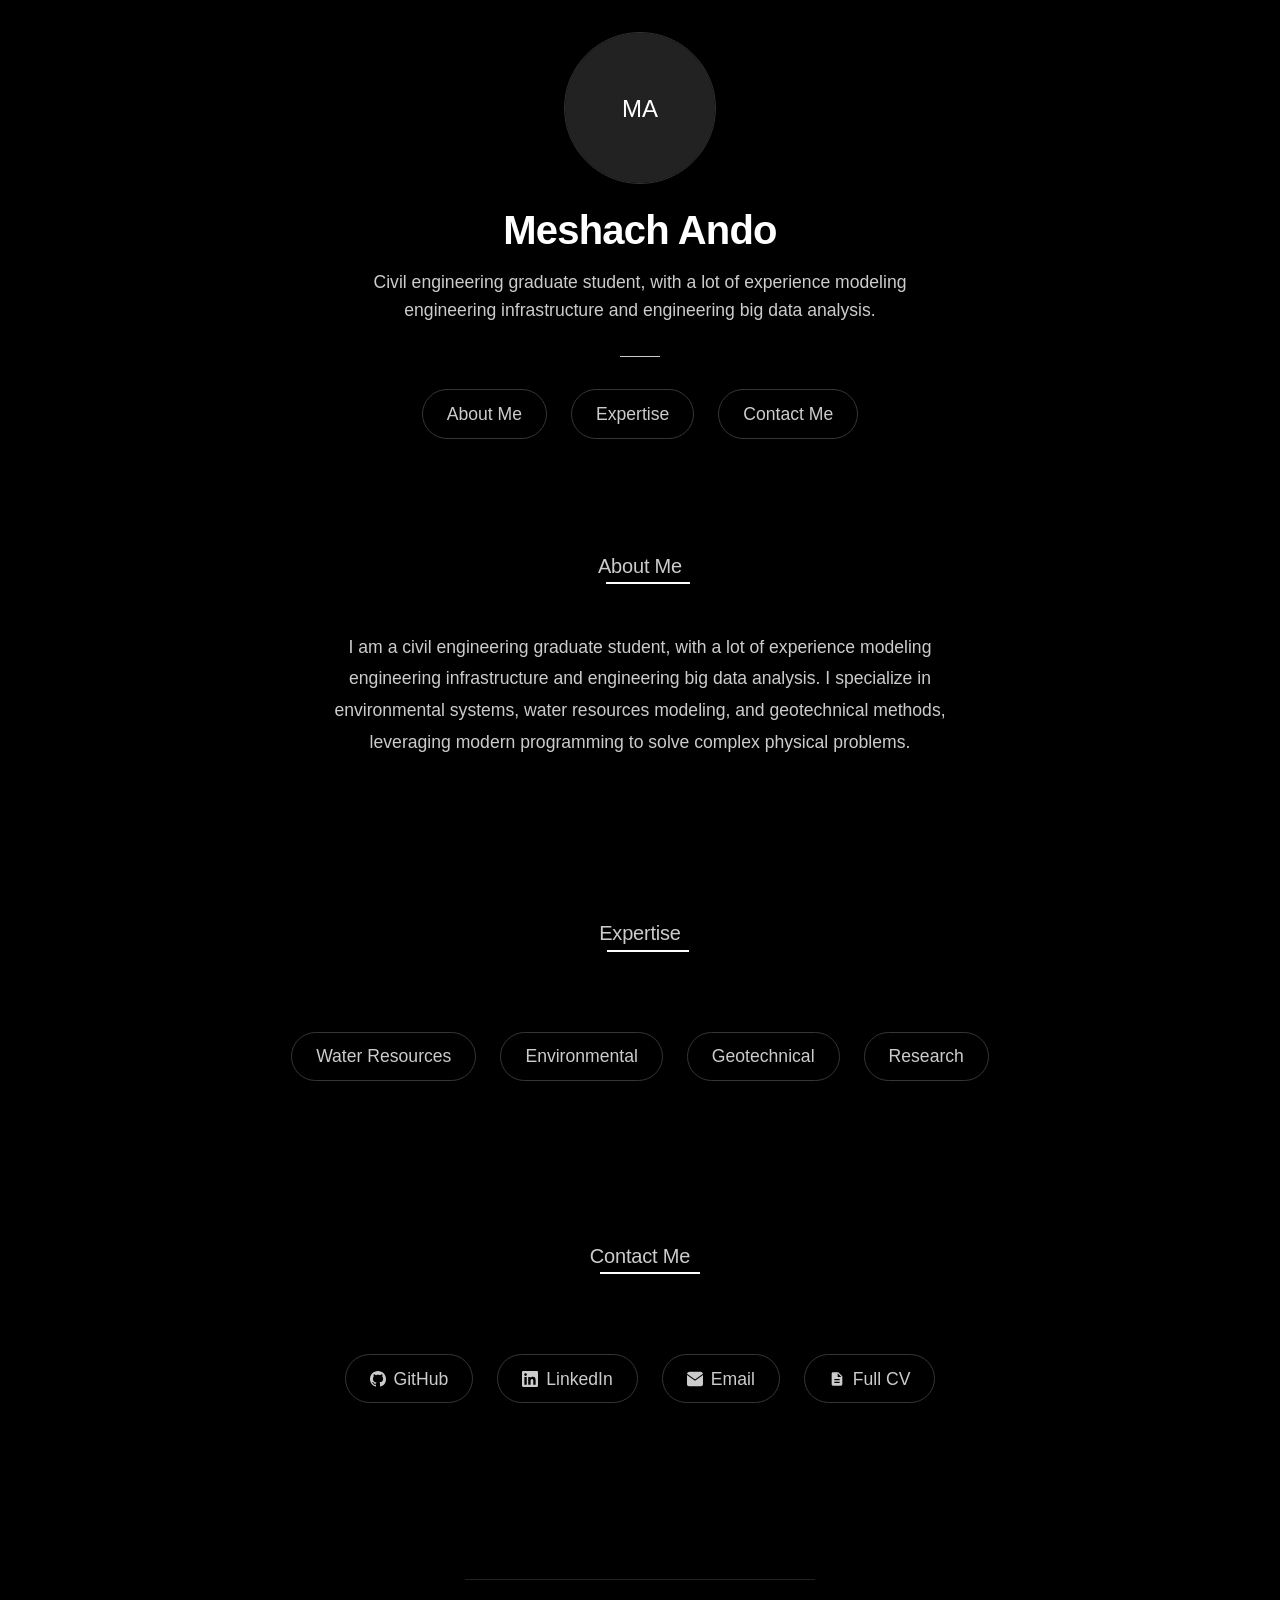
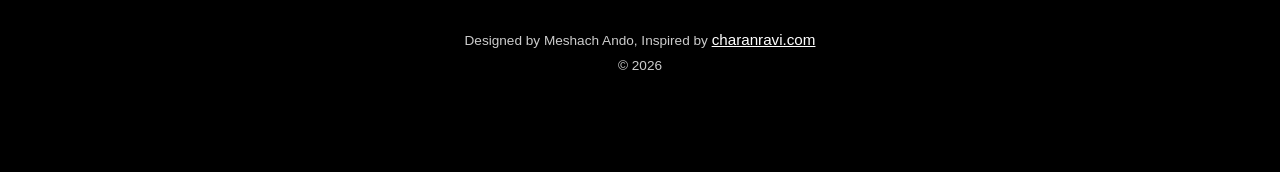
==== index.html @ 530ce42e "Redesign homepage layout, add SVG icons, implement selection styling and elliptical borders" ====
<!DOCTYPE html>
<html lang="en">
<head>
    <meta charset="UTF-8">
    <meta name="viewport" content="width=device-width, initial-scale=1.0">
    <title>Meshach Ando | Portfolio</title>
    <meta name="description" content="Portfolio of Meshach Ando - Civil, Environmental, Geotechnical Engineering & Research.">
    <link rel="stylesheet" href="assets/css/style.css">
    <style>
        /* Homepage specific styles for extreme centering */
        .home-container {
            align-items: center;
            text-align: center;
        }
        .home-container h1 {
            font-size: 2.5rem;
        }
        html {
            scroll-behavior: smooth;
        }
    </style>
</head>
<body>
    <main class="home-container reveal">
        <!-- Profile Picture -->
        <img src="assets/images/profile.jpg" alt="Meshach Ando" class="profile-pic" onerror="this.src='[data-uri]'">
        
        <h1>Meshach Ando</h1>
        <p style="font-size: 1.1rem; color: var(--text-secondary); max-width: 600px; margin: 0 auto; line-height: 1.6;">
            Civil engineering graduate student, with a lot of experience modeling engineering infrastructure and engineering big data analysis.
        </p>

        <hr class="centered-line">

        <!-- Navigation Tabs -->
        <div class="home-menu" style="margin-bottom: 4rem; justify-content: center;">
            <a href="#about" class="pill-btn">About Me</a>
            <a href="#expertise" class="pill-btn">Expertise</a>
            <a href="#contact" class="pill-btn">Contact Me</a>
        </div>

        <!-- About Me Section -->
        <section id="about" class="section reveal" style="margin-bottom: 4rem;">
            <h2 class="section-title">About Me</h2>
            <p style="font-size: 1.1rem; max-width: 650px; margin: 0 auto; line-height: 1.8; color: var(--text-secondary);">
                I am a civil engineering graduate student, with a lot of experience modeling engineering infrastructure and engineering big data analysis. I specialize in environmental systems, water resources modeling, and geotechnical methods, leveraging modern programming to solve complex physical problems.
            </p>
        </section>

        <!-- Expertise Section -->
        <section id="expertise" class="section reveal" style="margin-bottom: 4rem;">
            <h2 class="section-title">Expertise</h2>
            <div class="home-menu" style="justify-content: center; margin-top: 2rem;">
                <a href="water-resources/" class="pill-btn">Water Resources</a>
                <a href="environmental/" class="pill-btn">Environmental</a>
                <a href="geotech/" class="pill-btn">Geotechnical</a>
                <a href="research/" class="pill-btn">Research</a>
            </div>
        </section>

        <!-- Contact Me Section -->
        <section id="contact" class="section reveal" style="margin-bottom: 4rem;">
            <h2 class="section-title">Contact Me</h2>
            <div class="home-menu" style="justify-content: center; margin-top: 2rem;">
                <a href="https://github.com/meshando-unf" target="_blank" rel="noopener" class="pill-btn">
                    <svg xmlns="http://www.w3.org/2000/svg" viewBox="0 0 24 24"><path d="M12 0C5.37 0 0 5.37 0 12c0 5.31 3.435 9.795 8.205 11.385.6.105.825-.255.825-.57 0-.285-.015-1.23-.015-2.235-3.015.555-3.795-.735-4.035-1.41-.135-.345-.72-1.41-1.23-1.695-.42-.225-1.02-.78-.015-.795.945-.015 1.62.87 1.845 1.23 1.08 1.815 2.805 1.305 3.495.99.105-.78.42-1.305.765-1.605-2.67-.3-5.46-1.335-5.46-5.925 0-1.305.465-2.385 1.23-3.225-.12-.3-.54-1.53.12-3.18 0 0 1.005-.315 3.3 1.23.96-.27 1.98-.405 3-.405s2.04.135 3 .405c2.295-1.56 3.3-1.23 3.3-1.23.66 1.65.24 2.88.12 3.18.765.84 1.23 1.905 1.23 3.225 0 4.605-2.805 5.625-5.475 5.925.435.375.81 1.095.81 2.22 0 1.605-.015 2.895-.015 3.3 0 .315.225.69.825.57A12.02 12.02 0 0024 12c0-6.63-5.37-12-12-12z"/></svg>
                    GitHub
                </a>
                <a href="https://www.linkedin.com/in/meshachando" target="_blank" rel="noopener" class="pill-btn">
                    <svg xmlns="http://www.w3.org/2000/svg" viewBox="0 0 24 24"><path d="M20.447 20.452h-3.554v-5.569c0-1.328-.027-3.037-1.852-3.037-1.853 0-2.136 1.445-2.136 2.939v5.667H9.351V9h3.414v1.561h.046c.477-.9 1.637-1.85 3.37-1.85 3.601 0 4.267 2.37 4.267 5.455v6.286zM5.337 7.433c-1.144 0-2.063-.926-2.063-2.065 0-1.138.92-2.063 2.063-2.063 1.14 0 2.064.925 2.064 2.063 0 1.139-.925 2.065-2.064 2.065zm1.782 13.019H3.555V9h3.564v11.452zM22.225 0H1.771C.792 0 0 .774 0 1.729v20.542C0 23.227.792 24 1.771 24h20.451C23.2 24 24 23.227 24 22.271V1.729C24 .774 23.2 0 22.222 0h.003z"/></svg>
                    LinkedIn
                </a>
                <a href="mailto:meshachando.apply@gmail.com" class="pill-btn">
                    <svg xmlns="http://www.w3.org/2000/svg" viewBox="0 0 24 24"><path d="M12 12.713l11.985-8.71C23.575 2.276 21.91 1 20 1H4C2.09 1 .425 2.276.015 4.003L12 12.713zM24 5.922l-12 8.715L0 5.922V20c0 1.657 1.343 3 3 3h18c1.657 0 3-1.343 3-3V5.922z"/></svg>
                    Email
                </a>
                <a href="assets/docs/Meshach_Ando_Full_CV.pdf" target="_blank" class="pill-btn">
                    <svg xmlns="http://www.w3.org/2000/svg" viewBox="0 0 24 24"><path d="M14 2H6c-1.1 0-1.99.9-1.99 2L4 20c0 1.1.89 2 1.99 2H18c1.1 0 2-.9 2-2V8l-6-6zm2 16H8v-2h8v2zm0-4H8v-2h8v2zm-3-5V3.5L18.5 9H13z"/></svg>
                    Full CV
                </a>
            </div>
        </section>

        <!-- Footer -->
        <footer class="minimal-footer" style="flex-direction: column; align-items: center; text-align: center; border-top: 1px solid #222; margin-top: 4rem; padding-top: 2rem;">
            <p style="font-size: 0.85rem; color: var(--text-secondary); line-height: 1.8;">
                Designed by Meshach Ando, Inspired by <a href="https://charanravi.com/" target="_blank" style="text-decoration: underline; opacity: 1;">charanravi.com</a><br>
                &copy; 2026
            </p>
        </footer>
    </main>
    <script src="assets/js/main.js"></script>
</body>
</html>
---- assets/css/style.css ----
:root {
  --bg-color: #000000; /* Pure black */
  --text-primary: #ffffff; /* Pure white */
  --text-secondary: #cccccc; /* Bright, legible grey */
  --accent-color: #b91c1c; /* Blood red */
  --font-sans: 'Inter', 'Helvetica Neue', Helvetica, Arial, sans-serif;
  --radius: 50px; /* Elliptical pill-shape */
}

::selection {
  background-color: var(--accent-color);
  color: #ffffff;
}

body {
  background-color: var(--bg-color);
  color: var(--text-primary);
  font-family: var(--font-sans);
  margin: 0;
  padding: 0;
  line-height: 1.6;
  -webkit-font-smoothing: antialiased;
  -moz-osx-font-smoothing: grayscale;
}

/* Typography */
h1, h2, h3, h4, h5, h6 {
  font-weight: 500;
  margin-top: 0;
  letter-spacing: -0.01em;
  color: var(--text-primary);
}

.chapter-number {
  font-size: 3rem;
  line-height: 1;
  color: var(--text-primary);
  opacity: 0.2;
  margin-bottom: 1rem;
  font-weight: 400;
}

a {
  color: var(--text-primary);
  text-decoration: none;
  transition: opacity 0.2s ease;
  opacity: 0.8;
}

a:hover {
  opacity: 1;
  text-decoration: underline;
}

.btn {
  display: inline-block;
  padding: 0;
  font-size: 0.95rem;
  margin-right: 1.5rem;
  margin-bottom: 1rem;
  color: var(--text-primary);
  border-bottom: 1px solid var(--text-primary);
  transition: opacity 0.2s ease;
  opacity: 0.8;
}

.btn:hover {
  opacity: 1;
  text-decoration: none;
}

/* Layout */
.container {
  max-width: 800px; /* Tighter container for text-heavy minimalism */
  margin: 0 auto;
  padding: 2rem;
}

.header-nav {
  padding: 2rem 2rem;
  display: flex;
  justify-content: space-between;
  align-items: center;
  flex-wrap: wrap;
  gap: 1rem;
}

.header-nav .brand {
  font-weight: 600;
  font-size: 1.1rem;
  letter-spacing: -0.01em;
  opacity: 1;
}

.header-nav .nav-links {
  display: flex;
  flex-wrap: wrap;
  gap: 1.5rem;
}

.header-nav .nav-links a {
  font-size: 0.9rem;
  color: var(--text-primary);
  opacity: 0.6;
}

.header-nav .nav-links a:hover {
  opacity: 1;
  text-decoration: none;
}

/* Hero Section */
.hero {
  padding-top: 4rem;
  padding-bottom: 3rem;
}

.hero h1 {
  font-size: 3rem;
  line-height: 1.1;
  margin-bottom: 1rem;
}

.hero .subtitle {
  font-size: 1.2rem;
  color: var(--text-primary);
  opacity: 0.8;
  margin-bottom: 2rem;
  line-height: 1.5;
}

/* Sections */
.section {
  padding: 3rem 0;
}

.section-header {
  margin-bottom: 2rem;
}

.section-title {
  font-size: 1.8rem;
  margin-bottom: 1.5rem;
  color: var(--accent-color);
  position: relative;
  display: inline-block;
  padding-bottom: 0.2rem;
}

.section-title::after {
  content: "";
  position: absolute;
  left: 10%; /* Start a bit from the left */
  bottom: 0;
  width: 100%; /* Extends past the right edge by 10% */
  height: 2px;
  background-color: #ffffff;
}

/* Profiles & Layouts */
.profile-pic {
  width: 150px;
  height: 150px;
  border-radius: 50%;
  object-fit: cover;
  margin-bottom: 1.5rem;
  border: 1px solid #333;
}

.centered-line {
  width: 40px;
  height: 1px;
  background-color: var(--text-secondary);
  border: none;
  margin: 2rem auto;
}

/* Grid & Project Layout */
.grid-2 {
  display: grid;
  grid-template-columns: 1fr 1fr;
  gap: 3rem;
}

.pill-btn {
  display: inline-flex;
  align-items: center;
  gap: 0.5rem;
  padding: 0.6rem 1.5rem;
  border: 1px solid #444;
  border-radius: var(--radius);
  font-size: 0.95rem;
  color: var(--text-primary);
  transition: all 0.2s ease;
  background-color: transparent;
}

.pill-btn:hover {
  background-color: var(--accent-color);
  border-color: var(--accent-color);
  color: #ffffff;
  text-decoration: none;
}

.pill-btn svg {
  width: 16px;
  height: 16px;
  fill: currentColor;
}

.project-card {
  display: flex;
  flex-direction: column;
}

.project-card .project-number {
  font-size: 1rem;
  color: var(--text-primary);
  opacity: 0.5;
  margin-bottom: 0.25rem;
  font-weight: 400;
}

.project-card .project-title {
  font-size: 1.3rem;
  margin-bottom: 0.5rem;
  line-height: 1.3;
}

.project-card .project-stats {
  margin-bottom: 1rem;
  font-size: 0.9rem;
  color: var(--text-primary);
  opacity: 0.6;
}

.project-card .project-desc {
  flex-grow: 1;
  margin-bottom: 1.5rem;
  color: var(--text-secondary);
  font-size: 1rem;
  line-height: 1.6;
}

.project-card .project-tech {
  font-size: 0.85rem;
  color: var(--text-primary);
  opacity: 0.5;
}

/* Home Layout */
.home-container {
  min-height: calc(100vh - 100px);
  display: flex;
  flex-direction: column;
  justify-content: center;
  align-items: flex-start;
  text-align: left;
  padding: 2rem;
  max-width: 800px;
  margin: 0 auto;
}

.home-container h1 {
  font-size: 4rem;
  margin-bottom: 1rem;
  font-weight: 600;
  line-height: 1.1;
  letter-spacing: -0.02em;
}

.home-container h2 {
  font-size: 1.25rem;
  color: var(--text-secondary);
  margin-bottom: 3rem;
  font-weight: 400;
  line-height: 1.5;
}

.home-menu {
  display: flex;
  flex-wrap: wrap;
  gap: 1.5rem;
}

.home-menu a {
  font-size: 1.1rem;
  color: var(--text-primary);
  opacity: 0.8;
}

.home-menu a:hover {
  opacity: 1;
  text-decoration: underline;
}

/* Stack Section */
.stack-group {
  margin-bottom: 2.5rem;
}

.stack-group h3 {
  font-size: 1.1rem;
  color: var(--text-primary);
  margin-bottom: 0.5rem;
  font-weight: 500;
}

.stack-group p {
  font-size: 1rem;
  color: var(--text-secondary);
}

.stack-group strong {
  color: var(--text-primary);
}

/* Research Highlights Box */
.research-highlight-box {
  padding: 0;
}

.research-highlight-box ul {
  list-style: none;
  padding: 0;
  margin-bottom: 2rem;
}

.research-highlight-box li {
  margin-bottom: 0.75rem;
  padding-left: 1.5rem;
  position: relative;
  color: var(--text-secondary);
  font-size: 1rem;
}

.research-highlight-box li::before {
  content: "—";
  position: absolute;
  left: 0;
  color: var(--text-primary);
  opacity: 0.5;
}

/* Minimal Footer */
.minimal-footer {
  padding: 3rem 0;
  display: flex;
  flex-wrap: wrap;
  justify-content: flex-start;
  gap: 2rem;
  margin-top: 4rem;
}

.minimal-footer a {
  color: var(--text-primary);
  font-size: 0.95rem;
  opacity: 0.6;
}

.minimal-footer a:hover {
  opacity: 1;
  text-decoration: none;
}

/* Animations */
.reveal {
  opacity: 0;
  transform: translateY(10px);
  transition: all 0.8s cubic-bezier(0.16, 1, 0.3, 1);
}

.reveal.active {
  opacity: 1;
  transform: translateY(0);
}

/* Mobile */
@media (max-width: 768px) {
  .grid-2 { grid-template-columns: 1fr; gap: 2.5rem; }
  .header-nav { flex-direction: column; align-items: flex-start; }
  .header-nav .nav-links { gap: 1rem; }
  .home-container h1 { font-size: 3rem; }
}
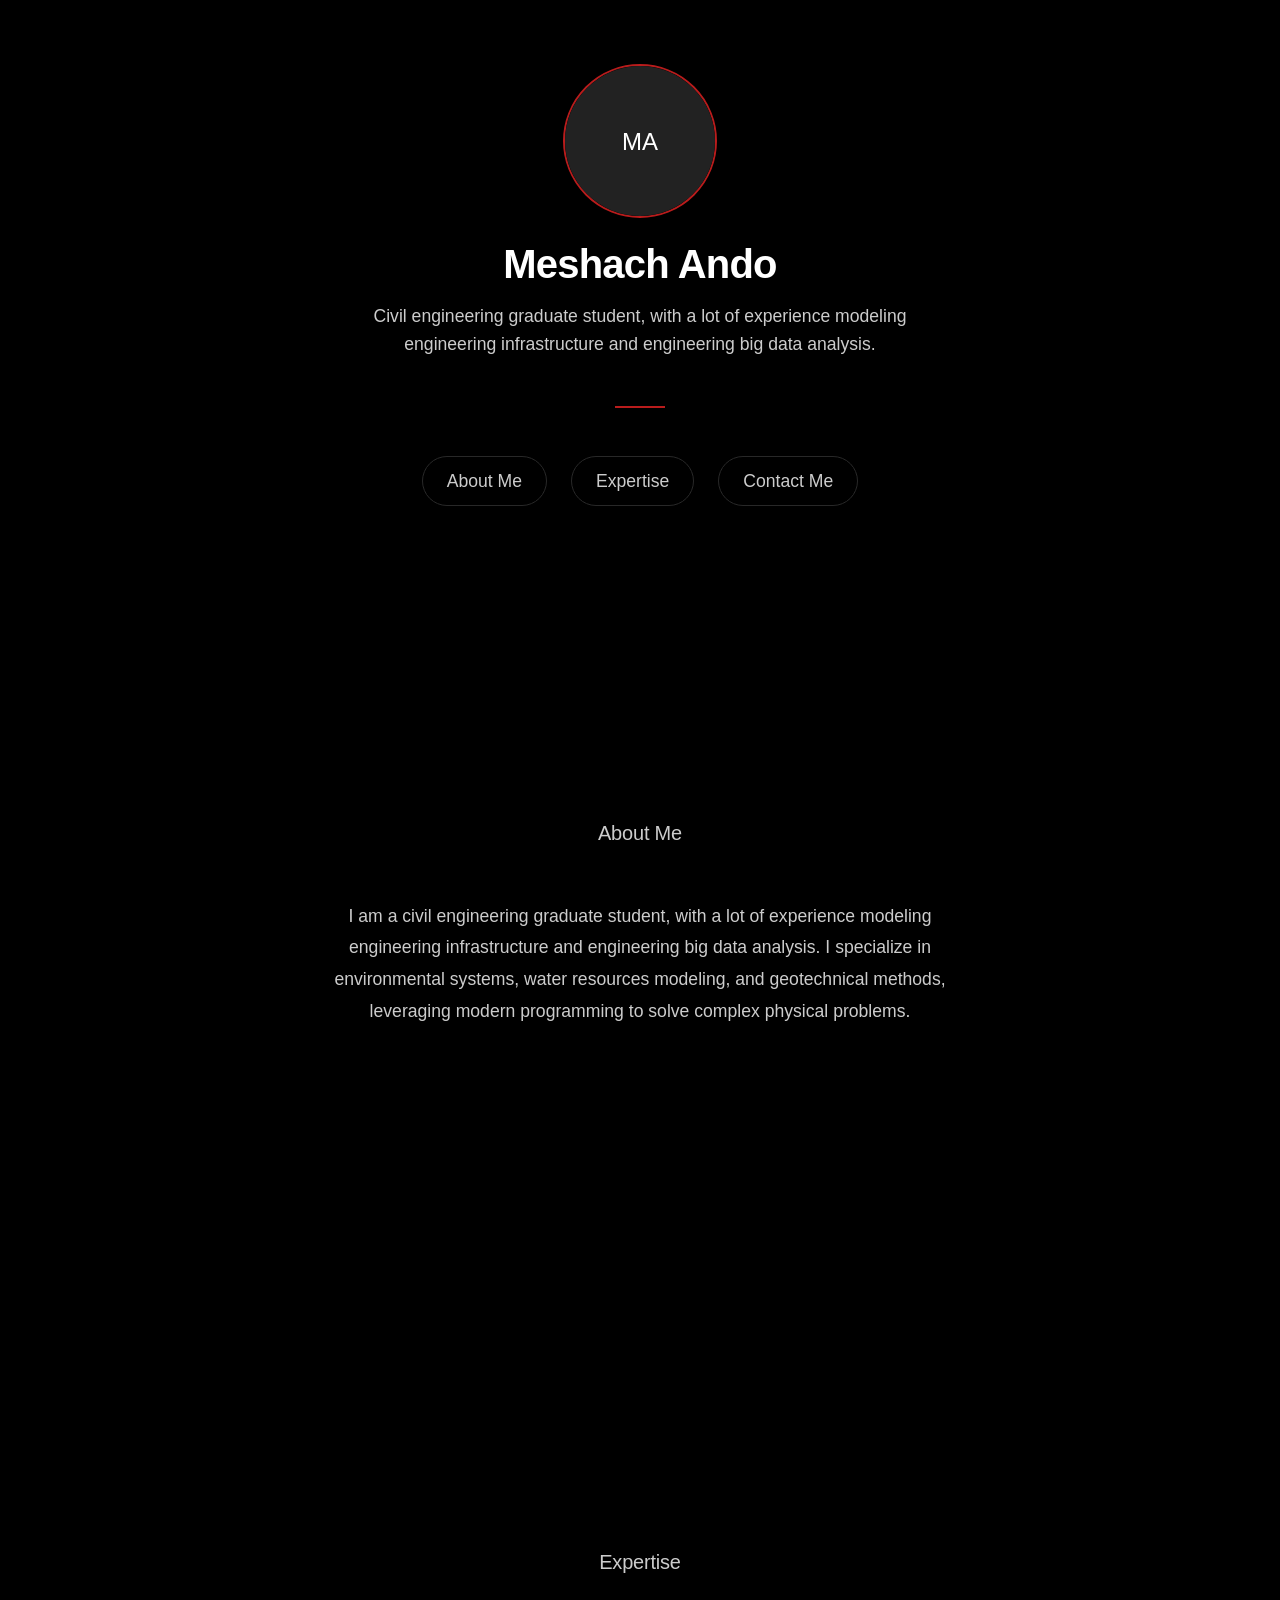
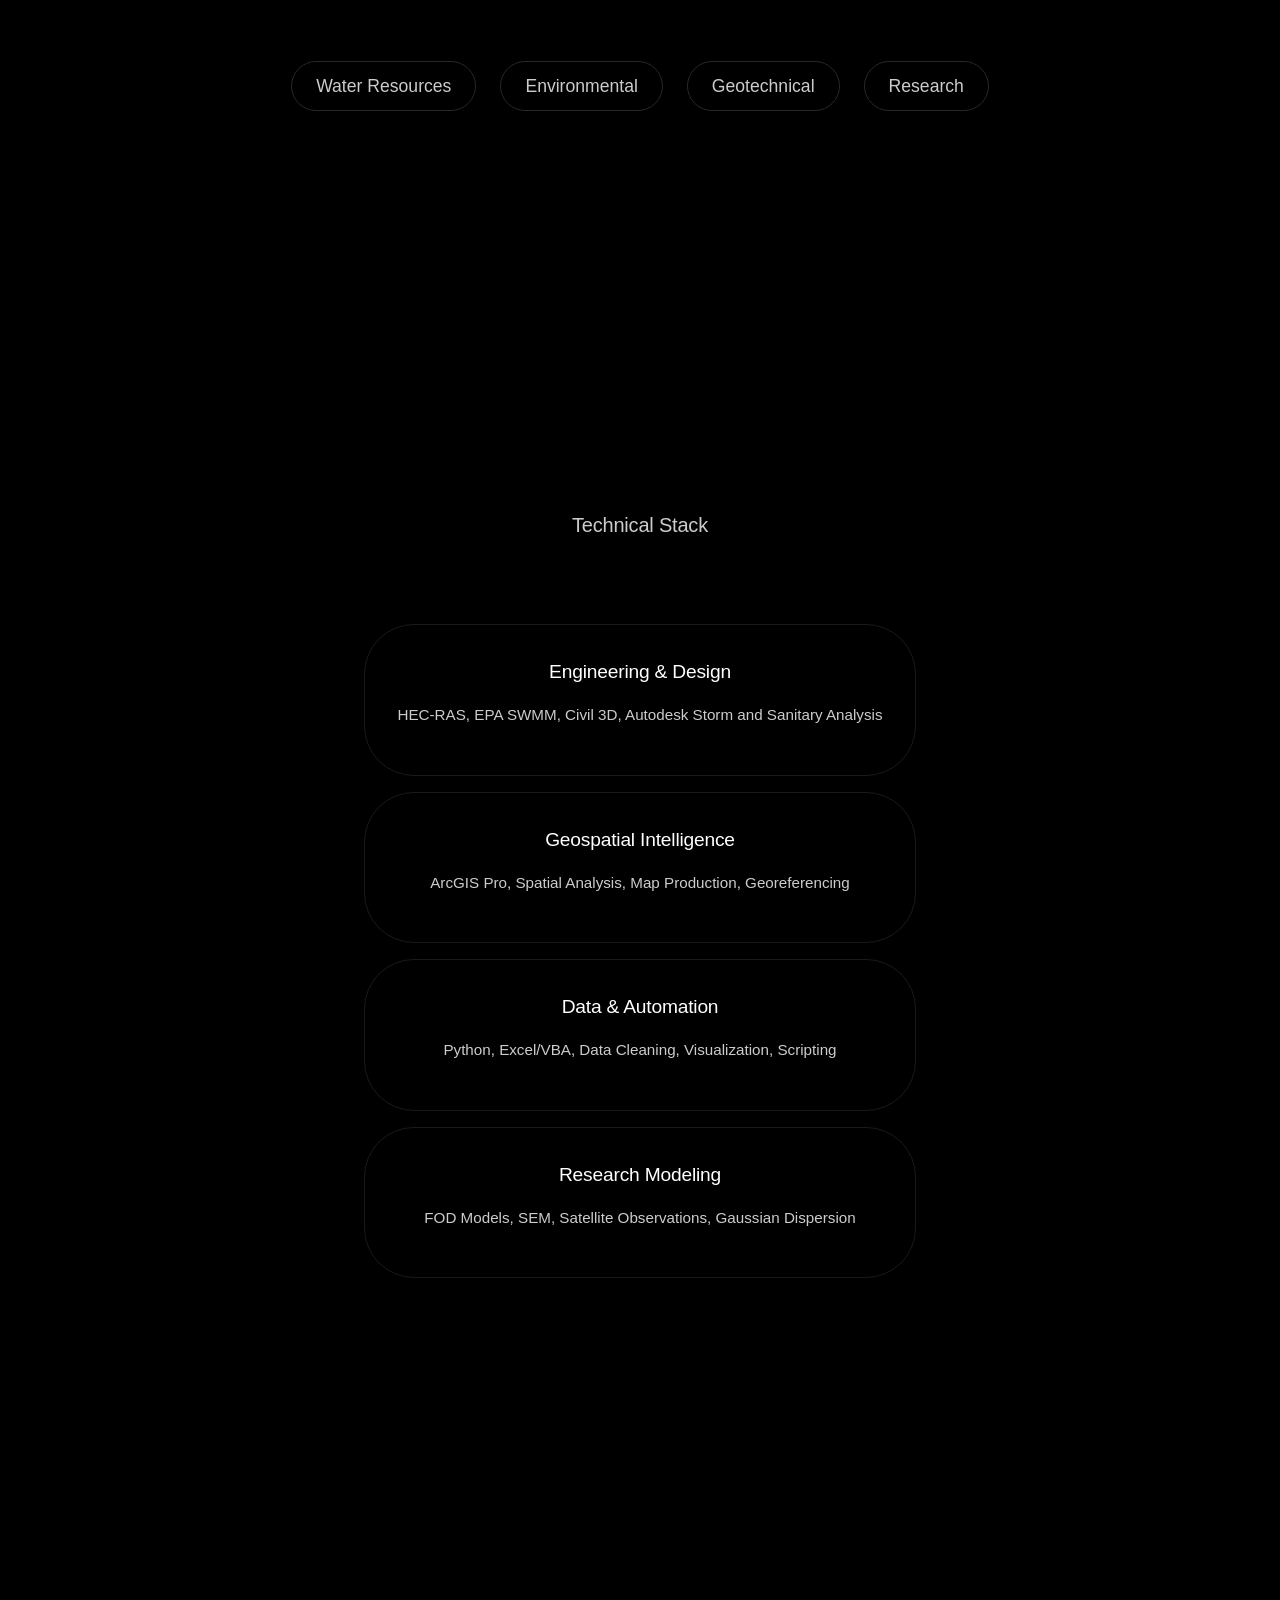
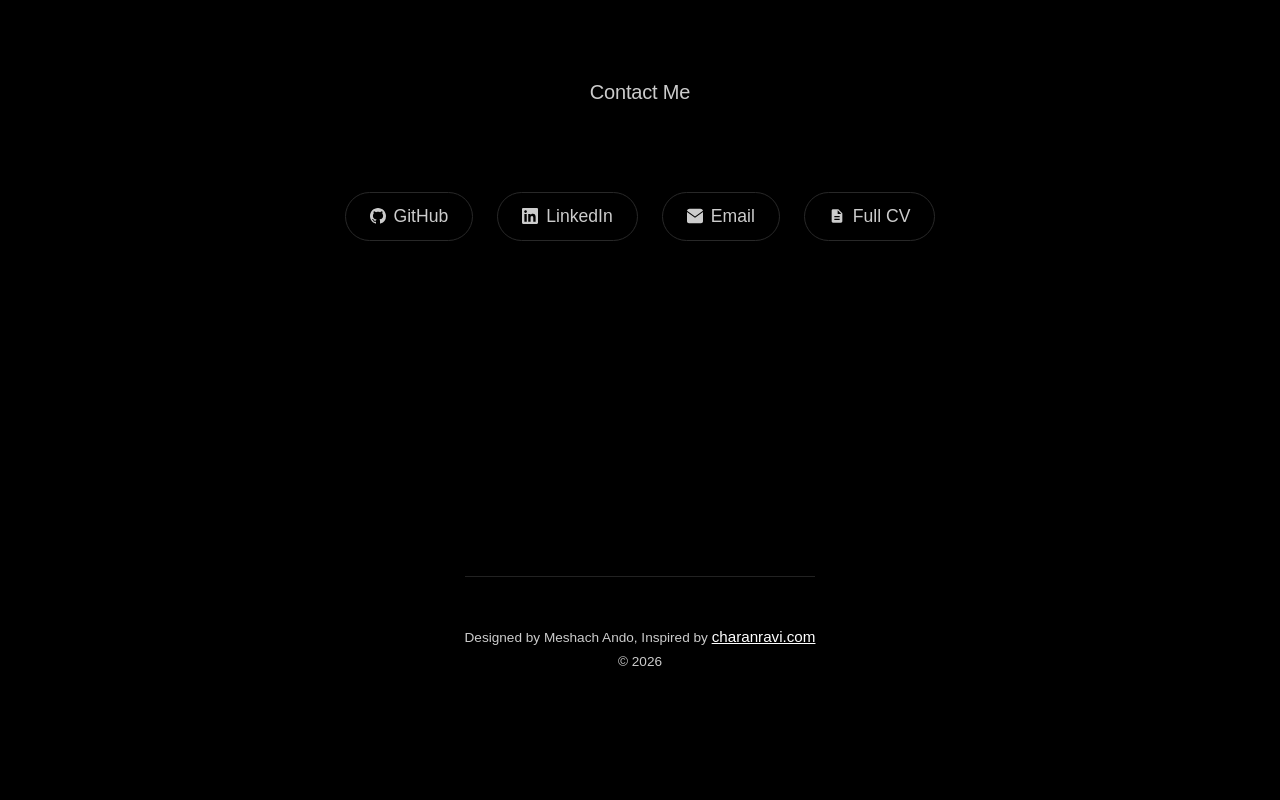
==== commit fa4d3a37: "Add creative stack, fast animations, SVG favicon, red line, and massive vertical spacing" ====
--- a/index.html
+++ b/index.html
@@ -6,6 +6,7 @@
     <title>Meshach Ando | Portfolio</title>
     <meta name="description" content="Portfolio of Meshach Ando - Civil, Environmental, Geotechnical Engineering & Research.">
     <link rel="stylesheet" href="assets/css/style.css">
+    <link rel="icon" href="assets/images/favicon.svg" type="image/svg+xml">
     <style>
         /* Homepage specific styles for extreme centering */
         .home-container {
@@ -40,7 +41,7 @@
         </div>
 
         <!-- About Me Section -->
-        <section id="about" class="section reveal" style="margin-bottom: 4rem;">
+        <section id="about" class="section reveal">
             <h2 class="section-title">About Me</h2>
             <p style="font-size: 1.1rem; max-width: 650px; margin: 0 auto; line-height: 1.8; color: var(--text-secondary);">
                 I am a civil engineering graduate student, with a lot of experience modeling engineering infrastructure and engineering big data analysis. I specialize in environmental systems, water resources modeling, and geotechnical methods, leveraging modern programming to solve complex physical problems.
@@ -48,7 +49,7 @@
         </section>
 
         <!-- Expertise Section -->
-        <section id="expertise" class="section reveal" style="margin-bottom: 4rem;">
+        <section id="expertise" class="section reveal">
             <h2 class="section-title">Expertise</h2>
             <div class="home-menu" style="justify-content: center; margin-top: 2rem;">
                 <a href="water-resources/" class="pill-btn">Water Resources</a>
@@ -58,8 +59,31 @@
             </div>
         </section>
 
+        <!-- Technical Stack Section -->
+        <section id="tech-stack" class="section reveal">
+            <h2 class="section-title">Technical Stack</h2>
+            <div class="stack-grid-creative" style="margin-top: 2rem;">
+                <div class="stack-item">
+                    <h3>Engineering & Design</h3>
+                    <p>HEC-RAS, EPA SWMM, Civil 3D, Autodesk Storm and Sanitary Analysis</p>
+                </div>
+                <div class="stack-item">
+                    <h3>Geospatial Intelligence</h3>
+                    <p>ArcGIS Pro, Spatial Analysis, Map Production, Georeferencing</p>
+                </div>
+                <div class="stack-item">
+                    <h3>Data & Automation</h3>
+                    <p>Python, Excel/VBA, Data Cleaning, Visualization, Scripting</p>
+                </div>
+                <div class="stack-item">
+                    <h3>Research Modeling</h3>
+                    <p>FOD Models, SEM, Satellite Observations, Gaussian Dispersion</p>
+                </div>
+            </div>
+        </section>
+
         <!-- Contact Me Section -->
-        <section id="contact" class="section reveal" style="margin-bottom: 4rem;">
+        <section id="contact" class="section reveal">
             <h2 class="section-title">Contact Me</h2>
             <div class="home-menu" style="justify-content: center; margin-top: 2rem;">
                 <a href="https://github.com/meshando-unf" target="_blank" rel="noopener" class="pill-btn">
--- a/assets/css/style.css
+++ b/assets/css/style.css
@@ -131,28 +131,33 @@
 
 /* Sections */
 .section {
-  padding: 3rem 0;
+  padding: 8rem 0; /* Massive vertical spacing for minimalism */
+  min-height: 50vh;
+  display: flex;
+  flex-direction: column;
+  justify-content: center;
 }
 
 .section-header {
+  margin-bottom: 3rem;
+}
+
+/* Apply the red highlight/white underline to all h2 and specified h3s */
+h2, .section-title {
+  font-size: 1.8rem;
   margin-bottom: 2rem;
-}
-
-.section-title {
-  font-size: 1.8rem;
-  margin-bottom: 1.5rem;
   color: var(--accent-color);
   position: relative;
   display: inline-block;
-  padding-bottom: 0.2rem;
-}
-
-.section-title::after {
+  padding-bottom: 0.3rem;
+}
+
+h2::after, .section-title::after {
   content: "";
   position: absolute;
-  left: 10%; /* Start a bit from the left */
+  left: 5%;
   bottom: 0;
-  width: 100%; /* Extends past the right edge by 10% */
+  width: 105%;
   height: 2px;
   background-color: #ffffff;
 }
@@ -164,22 +169,22 @@
   border-radius: 50%;
   object-fit: cover;
   margin-bottom: 1.5rem;
-  border: 1px solid #333;
+  border: 2px solid var(--accent-color);
 }
 
 .centered-line {
-  width: 40px;
-  height: 1px;
-  background-color: var(--text-secondary);
+  width: 50px;
+  height: 2px;
+  background-color: var(--accent-color);
   border: none;
-  margin: 2rem auto;
+  margin: 3rem auto;
 }
 
 /* Grid & Project Layout */
 .grid-2 {
   display: grid;
   grid-template-columns: 1fr 1fr;
-  gap: 3rem;
+  gap: 4rem;
 }
 
 .pill-btn {
@@ -187,19 +192,20 @@
   align-items: center;
   gap: 0.5rem;
   padding: 0.6rem 1.5rem;
-  border: 1px solid #444;
+  border: 1px solid #333;
   border-radius: var(--radius);
   font-size: 0.95rem;
   color: var(--text-primary);
-  transition: all 0.2s ease;
+  transition: all 0.2s cubic-bezier(0.25, 1, 0.5, 1);
   background-color: transparent;
 }
 
 .pill-btn:hover {
-  background-color: var(--accent-color);
-  border-color: var(--accent-color);
+  background-color: #111;
+  border-color: #555;
   color: #ffffff;
   text-decoration: none;
+  transform: translateY(-2px);
 }
 
 .pill-btn svg {
@@ -250,13 +256,13 @@
 
 /* Home Layout */
 .home-container {
-  min-height: calc(100vh - 100px);
+  min-height: 100vh;
   display: flex;
   flex-direction: column;
   justify-content: center;
   align-items: flex-start;
   text-align: left;
-  padding: 2rem;
+  padding: 4rem 2rem;
   max-width: 800px;
   margin: 0 auto;
 }
@@ -275,6 +281,10 @@
   margin-bottom: 3rem;
   font-weight: 400;
   line-height: 1.5;
+  border: none; /* remove pseudo element from home h2 */
+}
+.home-container h2::after {
+  display: none;
 }
 
 .home-menu {
@@ -292,6 +302,57 @@
 .home-menu a:hover {
   opacity: 1;
   text-decoration: underline;
+}
+
+/* Stack Section (Creative Grid) */
+.stack-grid-creative {
+  display: grid;
+  grid-template-columns: repeat(auto-fit, minmax(280px, 1fr));
+  gap: 1rem;
+}
+
+.stack-item {
+  border: 1px solid #1a1a1a;
+  padding: 2rem;
+  border-radius: var(--radius);
+  transition: all 0.3s cubic-bezier(0.25, 1, 0.5, 1);
+  position: relative;
+  overflow: hidden;
+}
+
+.stack-item::before {
+  content: "";
+  position: absolute;
+  top: 0; left: 0; right: 0; bottom: 0;
+  background: radial-gradient(circle at top right, rgba(185,28,28,0.1), transparent 50%);
+  opacity: 0;
+  transition: opacity 0.3s ease;
+}
+
+.stack-item:hover {
+  border-color: #333;
+  transform: translateY(-5px);
+}
+
+.stack-item:hover::before {
+  opacity: 1;
+}
+
+.stack-item h3 {
+  font-size: 1.2rem;
+  color: var(--text-primary);
+  margin-bottom: 0.75rem;
+  font-weight: 500;
+  position: relative;
+  z-index: 1;
+}
+
+.stack-item p {
+  font-size: 0.95rem;
+  color: var(--text-secondary);
+  line-height: 1.6;
+  position: relative;
+  z-index: 1;
 }
 
 /* Stack Section */
@@ -367,7 +428,7 @@
 .reveal {
   opacity: 0;
   transform: translateY(10px);
-  transition: all 0.8s cubic-bezier(0.16, 1, 0.3, 1);
+  transition: all 0.25s cubic-bezier(0.25, 1, 0.5, 1);
 }
 
 .reveal.active {
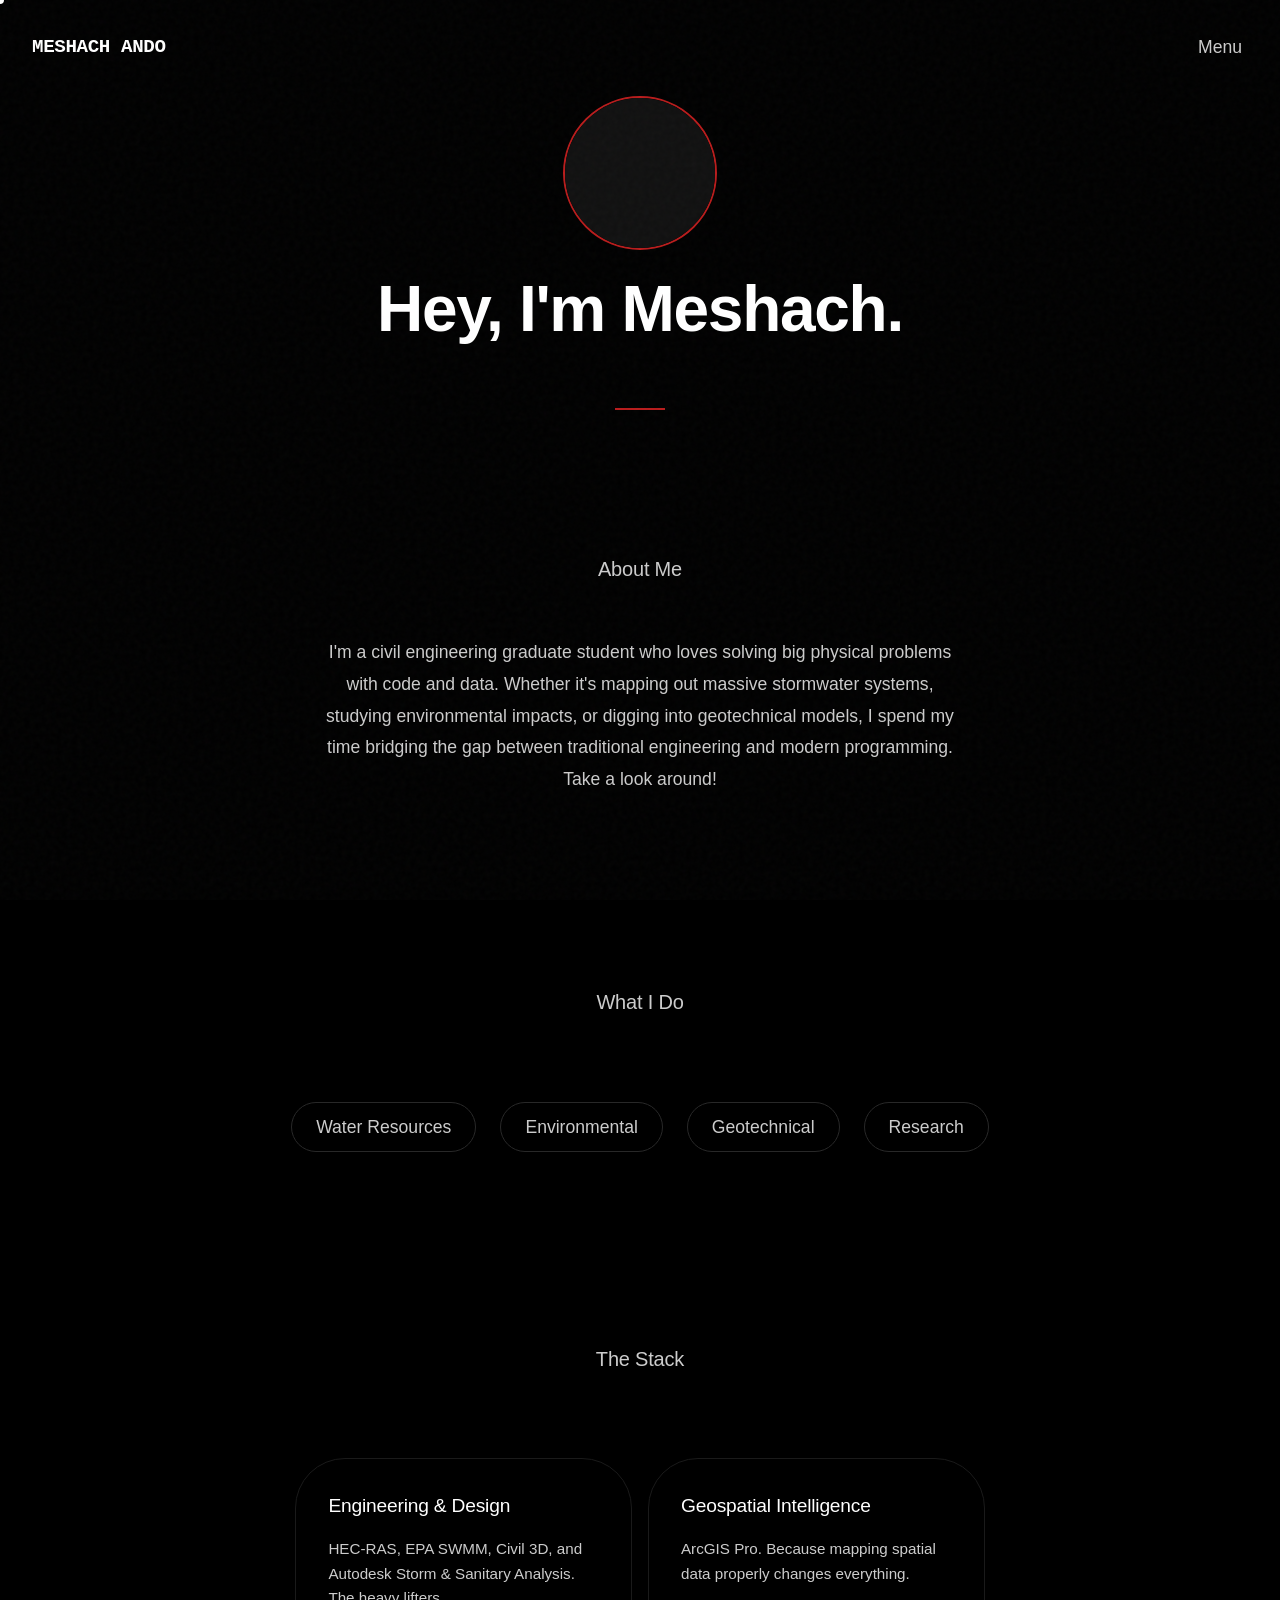
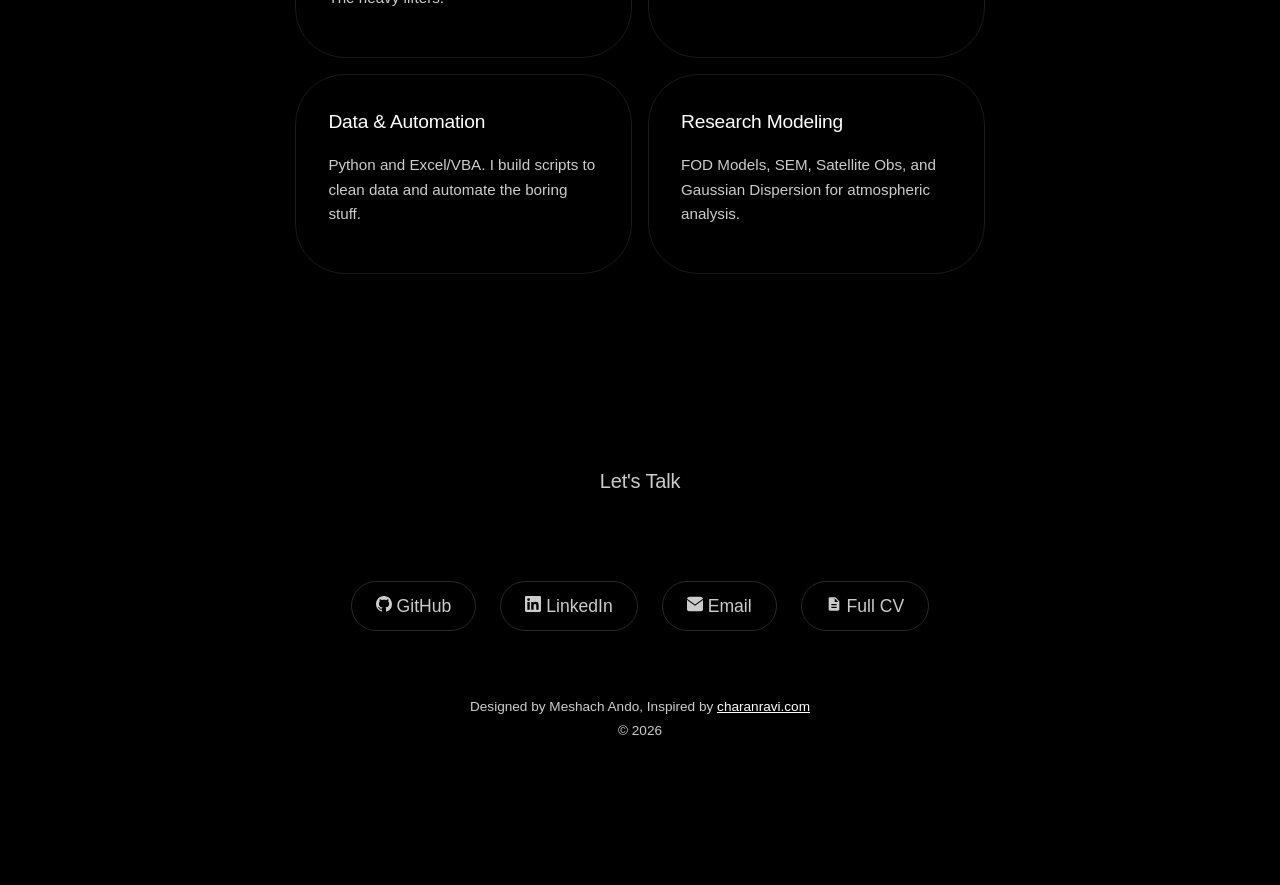
==== commit 43a4a620: "Phase 3: Conversational rewrite, 15 features, global creative stacks, navigation overhaul" ====
--- a/index.html
+++ b/index.html
@@ -1,118 +1,124 @@
-<!DOCTYPE html>
+<!doctype html>
 <html lang="en">
 <head>
-    <meta charset="UTF-8">
-    <meta name="viewport" content="width=device-width, initial-scale=1.0">
-    <title>Meshach Ando | Portfolio</title>
-    <meta name="description" content="Portfolio of Meshach Ando - Civil, Environmental, Geotechnical Engineering & Research.">
+    <meta charset="utf-8">
+    <meta name="viewport" content="width=device-width, initial-scale=1">
+    <title>Meshach Ando</title>
+    <meta name="description" content="Portfolio of Meshach Ando - Civil & Environmental Engineering.">
     <link rel="stylesheet" href="assets/css/style.css">
     <link rel="icon" href="assets/images/favicon.svg" type="image/svg+xml">
-    <style>
-        /* Homepage specific styles for extreme centering */
-        .home-container {
-            align-items: center;
-            text-align: center;
-        }
-        .home-container h1 {
-            font-size: 2.5rem;
-        }
-        html {
-            scroll-behavior: smooth;
-        }
-    </style>
 </head>
 <body>
-    <main class="home-container reveal">
-        <!-- Profile Picture -->
-        <img src="assets/images/profile.jpg" alt="Meshach Ando" class="profile-pic" onerror="this.src='[data-uri]'">
+    <!-- Feature 3: Custom Cursor -->
+    <div class="cursor-dot"></div>
+    
+    <!-- Feature 5: Scroll Progress -->
+    <div class="scroll-progress"></div>
+
+    <!-- Feature 1: Top Navigation & Menu Toggle -->
+    <nav class="top-nav">
+        <a href="/" class="brand-name" data-value="MESHACH ANDO">MESHACH ANDO</a>
+        <button class="menu-toggle magnetic">Menu</button>
+    </nav>
+
+    <!-- Feature 1: Full Screen Overlay -->
+    <div class="menu-overlay">
+        <div class="menu-links">
+            <a href="water-resources/">Water Resources</a>
+            <a href="environmental/">Environmental</a>
+            <a href="geotech/">Geotechnical</a>
+            <a href="research/">Research</a>
+            <a href="gallery/">Gallery</a>
+            <a href="news/">News</a>
+        </div>
+    </div>
+
+    <!-- Feature 11: Back to top -->
+    <a href="#" class="back-to-top magnetic">
+        <svg viewBox="0 0 24 24"><path d="M12 4l-8 8h6v8h4v-8h6z"/></svg>
+    </a>
+
+    <main class="home-container">
         
-        <h1>Meshach Ando</h1>
-        <p style="font-size: 1.1rem; color: var(--text-secondary); max-width: 600px; margin: 0 auto; line-height: 1.6;">
-            Civil engineering graduate student, with a lot of experience modeling engineering infrastructure and engineering big data analysis.
-        </p>
-
-        <hr class="centered-line">
-
-        <!-- Navigation Tabs -->
-        <div class="home-menu" style="margin-bottom: 4rem; justify-content: center;">
-            <a href="#about" class="pill-btn">About Me</a>
-            <a href="#expertise" class="pill-btn">Expertise</a>
-            <a href="#contact" class="pill-btn">Contact Me</a>
-        </div>
+        <img src="assets/images/profile.jpg" alt="Meshach Ando" class="profile-pic reveal" onerror="this.src='data:image/svg+xml;utf8,<svg xmlns=\'http://www.w3.org/2000/svg\' width=\'150\' height=\'150\'><rect width=\'150\' height=\'150\' fill=\'%23111\'/></svg>'">
+        
+        <!-- Feature 7: Typewriter Intro applied here via CSS reveal -->
+        <h1 class="reveal typewriter">Hey, I'm Meshach.</h1>
+        <hr class="centered-line reveal">
 
         <!-- About Me Section -->
         <section id="about" class="section reveal">
             <h2 class="section-title">About Me</h2>
             <p style="font-size: 1.1rem; max-width: 650px; margin: 0 auto; line-height: 1.8; color: var(--text-secondary);">
-                I am a civil engineering graduate student, with a lot of experience modeling engineering infrastructure and engineering big data analysis. I specialize in environmental systems, water resources modeling, and geotechnical methods, leveraging modern programming to solve complex physical problems.
+                I'm a civil engineering graduate student who loves solving big physical problems with code and data. Whether it's mapping out massive stormwater systems, studying environmental impacts, or digging into geotechnical models, I spend my time bridging the gap between traditional engineering and modern programming. Take a look around!
             </p>
         </section>
 
         <!-- Expertise Section -->
         <section id="expertise" class="section reveal">
-            <h2 class="section-title">Expertise</h2>
+            <h2 class="section-title">What I Do</h2>
             <div class="home-menu" style="justify-content: center; margin-top: 2rem;">
-                <a href="water-resources/" class="pill-btn">Water Resources</a>
-                <a href="environmental/" class="pill-btn">Environmental</a>
-                <a href="geotech/" class="pill-btn">Geotechnical</a>
-                <a href="research/" class="pill-btn">Research</a>
+                <a href="water-resources/" class="pill-btn magnetic">Water Resources</a>
+                <a href="environmental/" class="pill-btn magnetic">Environmental</a>
+                <a href="geotech/" class="pill-btn magnetic">Geotechnical</a>
+                <a href="research/" class="pill-btn magnetic">Research</a>
             </div>
         </section>
 
         <!-- Technical Stack Section -->
         <section id="tech-stack" class="section reveal">
-            <h2 class="section-title">Technical Stack</h2>
-            <div class="stack-grid-creative" style="margin-top: 2rem;">
+            <h2 class="section-title">The Stack</h2>
+            <div class="stack-grid-creative" style="margin-top: 2rem; text-align: left;">
                 <div class="stack-item">
                     <h3>Engineering & Design</h3>
-                    <p>HEC-RAS, EPA SWMM, Civil 3D, Autodesk Storm and Sanitary Analysis</p>
+                    <p>HEC-RAS, EPA SWMM, Civil 3D, and Autodesk Storm & Sanitary Analysis. The heavy lifters.</p>
                 </div>
                 <div class="stack-item">
                     <h3>Geospatial Intelligence</h3>
-                    <p>ArcGIS Pro, Spatial Analysis, Map Production, Georeferencing</p>
+                    <p>ArcGIS Pro. Because mapping spatial data properly changes everything.</p>
                 </div>
                 <div class="stack-item">
                     <h3>Data & Automation</h3>
-                    <p>Python, Excel/VBA, Data Cleaning, Visualization, Scripting</p>
+                    <p>Python and Excel/VBA. I build scripts to clean data and automate the boring stuff.</p>
                 </div>
                 <div class="stack-item">
                     <h3>Research Modeling</h3>
-                    <p>FOD Models, SEM, Satellite Observations, Gaussian Dispersion</p>
+                    <p>FOD Models, SEM, Satellite Obs, and Gaussian Dispersion for atmospheric analysis.</p>
                 </div>
             </div>
         </section>
 
         <!-- Contact Me Section -->
         <section id="contact" class="section reveal">
-            <h2 class="section-title">Contact Me</h2>
+            <h2 class="section-title">Let's Talk</h2>
             <div class="home-menu" style="justify-content: center; margin-top: 2rem;">
-                <a href="https://github.com/meshando-unf" target="_blank" rel="noopener" class="pill-btn">
+                <!-- Feature 2: Magnetic SVGs -->
+                <a href="https://github.com/meshando-unf" target="_blank" rel="noopener" class="pill-btn magnetic">
                     <svg xmlns="http://www.w3.org/2000/svg" viewBox="0 0 24 24"><path d="M12 0C5.37 0 0 5.37 0 12c0 5.31 3.435 9.795 8.205 11.385.6.105.825-.255.825-.57 0-.285-.015-1.23-.015-2.235-3.015.555-3.795-.735-4.035-1.41-.135-.345-.72-1.41-1.23-1.695-.42-.225-1.02-.78-.015-.795.945-.015 1.62.87 1.845 1.23 1.08 1.815 2.805 1.305 3.495.99.105-.78.42-1.305.765-1.605-2.67-.3-5.46-1.335-5.46-5.925 0-1.305.465-2.385 1.23-3.225-.12-.3-.54-1.53.12-3.18 0 0 1.005-.315 3.3 1.23.96-.27 1.98-.405 3-.405s2.04.135 3 .405c2.295-1.56 3.3-1.23 3.3-1.23.66 1.65.24 2.88.12 3.18.765.84 1.23 1.905 1.23 3.225 0 4.605-2.805 5.625-5.475 5.925.435.375.81 1.095.81 2.22 0 1.605-.015 2.895-.015 3.3 0 .315.225.69.825.57A12.02 12.02 0 0024 12c0-6.63-5.37-12-12-12z"/></svg>
                     GitHub
                 </a>
-                <a href="https://www.linkedin.com/in/meshachando" target="_blank" rel="noopener" class="pill-btn">
+                <a href="https://www.linkedin.com/in/meshachando" target="_blank" rel="noopener" class="pill-btn magnetic">
                     <svg xmlns="http://www.w3.org/2000/svg" viewBox="0 0 24 24"><path d="M20.447 20.452h-3.554v-5.569c0-1.328-.027-3.037-1.852-3.037-1.853 0-2.136 1.445-2.136 2.939v5.667H9.351V9h3.414v1.561h.046c.477-.9 1.637-1.85 3.37-1.85 3.601 0 4.267 2.37 4.267 5.455v6.286zM5.337 7.433c-1.144 0-2.063-.926-2.063-2.065 0-1.138.92-2.063 2.063-2.063 1.14 0 2.064.925 2.064 2.063 0 1.139-.925 2.065-2.064 2.065zm1.782 13.019H3.555V9h3.564v11.452zM22.225 0H1.771C.792 0 0 .774 0 1.729v20.542C0 23.227.792 24 1.771 24h20.451C23.2 24 24 23.227 24 22.271V1.729C24 .774 23.2 0 22.222 0h.003z"/></svg>
                     LinkedIn
                 </a>
-                <a href="mailto:meshachando.apply@gmail.com" class="pill-btn">
+                <a href="mailto:meshachando.apply@gmail.com" class="pill-btn magnetic">
                     <svg xmlns="http://www.w3.org/2000/svg" viewBox="0 0 24 24"><path d="M12 12.713l11.985-8.71C23.575 2.276 21.91 1 20 1H4C2.09 1 .425 2.276.015 4.003L12 12.713zM24 5.922l-12 8.715L0 5.922V20c0 1.657 1.343 3 3 3h18c1.657 0 3-1.343 3-3V5.922z"/></svg>
                     Email
                 </a>
-                <a href="assets/docs/Meshach_Ando_Full_CV.pdf" target="_blank" class="pill-btn">
+                <a href="assets/docs/Meshach_Ando_Full_CV.pdf" target="_blank" class="pill-btn magnetic">
                     <svg xmlns="http://www.w3.org/2000/svg" viewBox="0 0 24 24"><path d="M14 2H6c-1.1 0-1.99.9-1.99 2L4 20c0 1.1.89 2 1.99 2H18c1.1 0 2-.9 2-2V8l-6-6zm2 16H8v-2h8v2zm0-4H8v-2h8v2zm-3-5V3.5L18.5 9H13z"/></svg>
                     Full CV
                 </a>
             </div>
-        </section>
-
-        <!-- Footer -->
-        <footer class="minimal-footer" style="flex-direction: column; align-items: center; text-align: center; border-top: 1px solid #222; margin-top: 4rem; padding-top: 2rem;">
-            <p style="font-size: 0.85rem; color: var(--text-secondary); line-height: 1.8;">
+            
+            <p style="font-size: 0.85rem; color: var(--text-secondary); line-height: 1.8; margin-top: 4rem;">
                 Designed by Meshach Ando, Inspired by <a href="https://charanravi.com/" target="_blank" style="text-decoration: underline; opacity: 1;">charanravi.com</a><br>
                 &copy; 2026
             </p>
-        </footer>
+        </section>
+
     </main>
+
     <script src="assets/js/main.js"></script>
 </body>
 </html>
--- a/assets/css/style.css
+++ b/assets/css/style.css
@@ -1,15 +1,33 @@
 :root {
-  --bg-color: #000000; /* Pure black */
-  --text-primary: #ffffff; /* Pure white */
-  --text-secondary: #cccccc; /* Bright, legible grey */
-  --accent-color: #b91c1c; /* Blood red */
+  --bg-color: #000000;
+  --text-primary: #ffffff;
+  --text-secondary: #cccccc;
+  --accent-color: #b91c1c;
   --font-sans: 'Inter', 'Helvetica Neue', Helvetica, Arial, sans-serif;
-  --radius: 50px; /* Elliptical pill-shape */
+  --font-mono: 'Courier New', Courier, monospace;
+  --radius: 50px;
 }
 
 ::selection {
   background-color: var(--accent-color);
   color: #ffffff;
+}
+
+/* Feature 15: Keyboard Accessibility */
+:focus-visible {
+  outline: 2px solid var(--text-primary);
+  outline-offset: 4px;
+}
+
+/* Feature 6: Subtle Grain Texture */
+body::after {
+  content: "";
+  position: fixed;
+  top: 0; left: 0; width: 100vw; height: 100vh;
+  pointer-events: none;
+  z-index: 9999;
+  opacity: 0.03;
+  background-image: url("data:image/svg+xml,%3Csvg viewBox='0 0 200 200' xmlns='http://www.w3.org/2000/svg'%3E%3Cfilter id='noiseFilter'%3E%3CfeTurbulence type='fractalNoise' baseFrequency='0.85' numOctaves='3' stitchTiles='stitch'/%3E%3C/filter%3E%3Crect width='100%25' height='100%25' filter='url(%23noiseFilter)'/%3E%3C/svg%3E");
 }
 
 body {
@@ -21,6 +39,40 @@
   line-height: 1.6;
   -webkit-font-smoothing: antialiased;
   -moz-osx-font-smoothing: grayscale;
+  /* Feature 4: Smooth transitions hiding */
+  opacity: 0;
+  animation: fadeIn 0.6s ease-in forwards;
+}
+
+@keyframes fadeIn {
+  to { opacity: 1; }
+}
+
+.page-transitioning {
+  opacity: 0 !important;
+  transition: opacity 0.4s ease-out;
+}
+
+/* Feature 3: Custom Inverted Cursor */
+body { cursor: none; }
+a, button, .menu-toggle { cursor: none; }
+
+.cursor-dot {
+  position: fixed;
+  top: 0; left: 0;
+  width: 8px; height: 8px;
+  background-color: white;
+  border-radius: 50%;
+  pointer-events: none;
+  z-index: 10000;
+  mix-blend-mode: difference;
+  transform: translate(-50%, -50%);
+  transition: width 0.2s, height 0.2s;
+}
+
+.cursor-dot.hovering {
+  width: 40px; height: 40px;
+  background-color: rgba(255, 255, 255, 1);
 }
 
 /* Typography */
@@ -63,50 +115,111 @@
   transition: opacity 0.2s ease;
   opacity: 0.8;
 }
-
 .btn:hover {
   opacity: 1;
   text-decoration: none;
+}
+
+/* Feature 5: Scroll Progress Tracker */
+.scroll-progress {
+  position: fixed;
+  top: 0; left: 0;
+  height: 3px;
+  background-color: var(--accent-color);
+  width: 0%;
+  z-index: 1000;
+  transition: width 0.1s ease-out;
+}
+
+/* Top Nav & Feature 1: Menu Overlay */
+.top-nav {
+  position: fixed;
+  top: 0; left: 0; width: 100%;
+  padding: 2rem;
+  display: flex;
+  justify-content: space-between;
+  align-items: center;
+  z-index: 100;
+  box-sizing: border-box;
+  mix-blend-mode: difference; /* Ensures visibility on any bg */
+}
+
+/* Feature 14: Text Scramble Target */
+.brand-name {
+  font-weight: 600;
+  font-size: 1.2rem;
+  letter-spacing: -0.02em;
+  opacity: 1;
+  font-family: var(--font-mono);
+  text-transform: uppercase;
+}
+
+.menu-toggle {
+  font-size: 1.1rem;
+  font-weight: 500;
+  background: none;
+  border: none;
+  color: white;
+  opacity: 0.8;
+}
+.menu-toggle:hover { opacity: 1; }
+
+.menu-overlay {
+  position: fixed;
+  top: 0; left: 0; width: 100vw; height: 100vh;
+  background-color: #050505;
+  z-index: 90;
+  display: flex;
+  flex-direction: column;
+  justify-content: center;
+  align-items: center;
+  opacity: 0;
+  visibility: hidden;
+  transition: all 0.5s cubic-bezier(0.25, 1, 0.5, 1);
+}
+
+.menu-overlay.open {
+  opacity: 1;
+  visibility: visible;
+}
+
+.menu-links {
+  display: flex;
+  flex-direction: column;
+  align-items: center;
+  gap: 2rem;
+}
+
+.menu-links a {
+  font-size: 3rem;
+  font-weight: 600;
+  text-decoration: none;
+  opacity: 0;
+  transform: translateY(20px);
+  transition: all 0.4s ease;
+}
+
+.menu-overlay.open .menu-links a {
+  opacity: 1;
+  transform: translateY(0);
+}
+
+/* Stagger menu items */
+.menu-overlay.open .menu-links a:nth-child(1) { transition-delay: 0.1s; }
+.menu-overlay.open .menu-links a:nth-child(2) { transition-delay: 0.2s; }
+.menu-overlay.open .menu-links a:nth-child(3) { transition-delay: 0.3s; }
+.menu-overlay.open .menu-links a:nth-child(4) { transition-delay: 0.4s; }
+
+.menu-links a:hover {
+  color: var(--accent-color);
+  opacity: 1;
 }
 
 /* Layout */
 .container {
-  max-width: 800px; /* Tighter container for text-heavy minimalism */
+  max-width: 800px;
   margin: 0 auto;
-  padding: 2rem;
-}
-
-.header-nav {
-  padding: 2rem 2rem;
-  display: flex;
-  justify-content: space-between;
-  align-items: center;
-  flex-wrap: wrap;
-  gap: 1rem;
-}
-
-.header-nav .brand {
-  font-weight: 600;
-  font-size: 1.1rem;
-  letter-spacing: -0.01em;
-  opacity: 1;
-}
-
-.header-nav .nav-links {
-  display: flex;
-  flex-wrap: wrap;
-  gap: 1.5rem;
-}
-
-.header-nav .nav-links a {
-  font-size: 0.9rem;
-  color: var(--text-primary);
-  opacity: 0.6;
-}
-
-.header-nav .nav-links a:hover {
-  opacity: 1;
-  text-decoration: none;
+  padding: 6rem 2rem 2rem;
 }
 
 /* Hero Section */
@@ -114,13 +227,11 @@
   padding-top: 4rem;
   padding-bottom: 3rem;
 }
-
 .hero h1 {
   font-size: 3rem;
   line-height: 1.1;
   margin-bottom: 1rem;
 }
-
 .hero .subtitle {
   font-size: 1.2rem;
   color: var(--text-primary);
@@ -131,18 +242,13 @@
 
 /* Sections */
 .section {
-  padding: 8rem 0; /* Massive vertical spacing for minimalism */
-  min-height: 50vh;
+  padding: 6rem 0;
   display: flex;
   flex-direction: column;
   justify-content: center;
 }
-
-.section-header {
-  margin-bottom: 3rem;
-}
-
-/* Apply the red highlight/white underline to all h2 and specified h3s */
+.section-header { margin-bottom: 3rem; }
+
 h2, .section-title {
   font-size: 1.8rem;
   margin-bottom: 2rem;
@@ -151,33 +257,38 @@
   display: inline-block;
   padding-bottom: 0.3rem;
 }
-
 h2::after, .section-title::after {
   content: "";
   position: absolute;
-  left: 5%;
-  bottom: 0;
-  width: 105%;
-  height: 2px;
+  left: 5%; bottom: 0;
+  width: 105%; height: 2px;
   background-color: #ffffff;
 }
 
-/* Profiles & Layouts */
+/* Profiles & Home Elements */
 .profile-pic {
-  width: 150px;
-  height: 150px;
-  border-radius: 50%;
-  object-fit: cover;
+  width: 150px; height: 150px;
+  border-radius: 50%; object-fit: cover;
   margin-bottom: 1.5rem;
   border: 2px solid var(--accent-color);
 }
-
 .centered-line {
-  width: 50px;
-  height: 2px;
+  width: 50px; height: 2px;
   background-color: var(--accent-color);
   border: none;
   margin: 3rem auto;
+}
+
+/* Feature 7: Typewriter Intro */
+.typewriter {
+  overflow: hidden;
+  white-space: pre-wrap; /* allow wrapping if needed, but typewriter normally prevents it. Let's just use simple fade-in for wrapped text or actual JS typewriter. We'll use a CSS reveal for simplicity */
+  opacity: 0;
+  animation: revealText 1.5s forwards 0.5s;
+}
+@keyframes revealText {
+  from { clip-path: inset(0 100% 0 0); opacity: 1; }
+  to { clip-path: inset(0 0 0 0); opacity: 1; }
 }
 
 /* Grid & Project Layout */
@@ -187,6 +298,7 @@
   gap: 4rem;
 }
 
+/* Pill buttons */
 .pill-btn {
   display: inline-flex;
   align-items: center;
@@ -199,7 +311,6 @@
   transition: all 0.2s cubic-bezier(0.25, 1, 0.5, 1);
   background-color: transparent;
 }
-
 .pill-btn:hover {
   background-color: #111;
   border-color: #555;
@@ -207,51 +318,45 @@
   text-decoration: none;
   transform: translateY(-2px);
 }
-
-.pill-btn svg {
-  width: 16px;
-  height: 16px;
-  fill: currentColor;
+.pill-btn svg { width: 16px; height: 16px; fill: currentColor; }
+
+/* Feature 2: Magnetic Icons (Container) */
+.magnetic {
+  display: inline-block;
+  transition: transform 0.2s cubic-bezier(0.25, 1, 0.5, 1);
 }
 
 .project-card {
   display: flex;
   flex-direction: column;
 }
-
 .project-card .project-number {
-  font-size: 1rem;
-  color: var(--text-primary);
-  opacity: 0.5;
-  margin-bottom: 0.25rem;
-  font-weight: 400;
-}
-
+  font-size: 1rem; color: var(--text-primary); opacity: 0.5; margin-bottom: 0.25rem; font-weight: 400;
+}
 .project-card .project-title {
-  font-size: 1.3rem;
-  margin-bottom: 0.5rem;
-  line-height: 1.3;
-}
-
+  font-size: 1.3rem; margin-bottom: 0.5rem; line-height: 1.3;
+}
 .project-card .project-stats {
-  margin-bottom: 1rem;
-  font-size: 0.9rem;
-  color: var(--text-primary);
-  opacity: 0.6;
+  margin-bottom: 1rem; font-size: 0.9rem; color: var(--text-primary); opacity: 0.6;
+}
+/* Feature 12: Skim Time Metadata */
+.skim-time {
+  display: inline-block;
+  background-color: #111;
+  border: 1px solid #333;
+  padding: 2px 8px;
+  border-radius: 10px;
+  font-size: 0.75rem;
+  margin-left: 0.5rem;
+  color: var(--text-secondary);
+  vertical-align: middle;
 }
 
 .project-card .project-desc {
-  flex-grow: 1;
-  margin-bottom: 1.5rem;
-  color: var(--text-secondary);
-  font-size: 1rem;
-  line-height: 1.6;
-}
-
+  flex-grow: 1; margin-bottom: 1.5rem; color: var(--text-secondary); font-size: 1rem; line-height: 1.6;
+}
 .project-card .project-tech {
-  font-size: 0.85rem;
-  color: var(--text-primary);
-  opacity: 0.5;
+  font-size: 0.85rem; color: var(--text-primary); opacity: 0.5;
 }
 
 /* Home Layout */
@@ -260,57 +365,26 @@
   display: flex;
   flex-direction: column;
   justify-content: center;
-  align-items: flex-start;
-  text-align: left;
-  padding: 4rem 2rem;
+  align-items: center;
+  text-align: center;
+  padding: 6rem 2rem 2rem;
   max-width: 800px;
   margin: 0 auto;
 }
-
-.home-container h1 {
-  font-size: 4rem;
-  margin-bottom: 1rem;
-  font-weight: 600;
-  line-height: 1.1;
-  letter-spacing: -0.02em;
-}
-
-.home-container h2 {
-  font-size: 1.25rem;
-  color: var(--text-secondary);
-  margin-bottom: 3rem;
-  font-weight: 400;
-  line-height: 1.5;
-  border: none; /* remove pseudo element from home h2 */
-}
-.home-container h2::after {
-  display: none;
-}
-
-.home-menu {
-  display: flex;
-  flex-wrap: wrap;
-  gap: 1.5rem;
-}
-
-.home-menu a {
-  font-size: 1.1rem;
-  color: var(--text-primary);
-  opacity: 0.8;
-}
-
-.home-menu a:hover {
-  opacity: 1;
-  text-decoration: underline;
-}
-
-/* Stack Section (Creative Grid) */
+.home-container h1 { font-size: 4rem; margin-bottom: 1rem; font-weight: 600; line-height: 1.1; letter-spacing: -0.02em; }
+.home-container h2 { font-size: 1.25rem; color: var(--text-secondary); margin-bottom: 3rem; font-weight: 400; line-height: 1.5; border: none; }
+.home-container h2::after { display: none; }
+
+.home-menu { display: flex; flex-wrap: wrap; gap: 1.5rem; justify-content: center; }
+.home-menu a { font-size: 1.1rem; color: var(--text-primary); opacity: 0.8; }
+.home-menu a:hover { opacity: 1; text-decoration: underline; }
+
+/* Creative Stack Grid */
 .stack-grid-creative {
   display: grid;
   grid-template-columns: repeat(auto-fit, minmax(280px, 1fr));
   gap: 1rem;
 }
-
 .stack-item {
   border: 1px solid #1a1a1a;
   padding: 2rem;
@@ -319,7 +393,6 @@
   position: relative;
   overflow: hidden;
 }
-
 .stack-item::before {
   content: "";
   position: absolute;
@@ -328,80 +401,10 @@
   opacity: 0;
   transition: opacity 0.3s ease;
 }
-
-.stack-item:hover {
-  border-color: #333;
-  transform: translateY(-5px);
-}
-
-.stack-item:hover::before {
-  opacity: 1;
-}
-
-.stack-item h3 {
-  font-size: 1.2rem;
-  color: var(--text-primary);
-  margin-bottom: 0.75rem;
-  font-weight: 500;
-  position: relative;
-  z-index: 1;
-}
-
-.stack-item p {
-  font-size: 0.95rem;
-  color: var(--text-secondary);
-  line-height: 1.6;
-  position: relative;
-  z-index: 1;
-}
-
-/* Stack Section */
-.stack-group {
-  margin-bottom: 2.5rem;
-}
-
-.stack-group h3 {
-  font-size: 1.1rem;
-  color: var(--text-primary);
-  margin-bottom: 0.5rem;
-  font-weight: 500;
-}
-
-.stack-group p {
-  font-size: 1rem;
-  color: var(--text-secondary);
-}
-
-.stack-group strong {
-  color: var(--text-primary);
-}
-
-/* Research Highlights Box */
-.research-highlight-box {
-  padding: 0;
-}
-
-.research-highlight-box ul {
-  list-style: none;
-  padding: 0;
-  margin-bottom: 2rem;
-}
-
-.research-highlight-box li {
-  margin-bottom: 0.75rem;
-  padding-left: 1.5rem;
-  position: relative;
-  color: var(--text-secondary);
-  font-size: 1rem;
-}
-
-.research-highlight-box li::before {
-  content: "—";
-  position: absolute;
-  left: 0;
-  color: var(--text-primary);
-  opacity: 0.5;
-}
+.stack-item:hover { border-color: #333; transform: translateY(-5px); }
+.stack-item:hover::before { opacity: 1; }
+.stack-item h3 { font-size: 1.2rem; color: var(--text-primary); margin-bottom: 0.75rem; font-weight: 500; position: relative; z-index: 1; }
+.stack-item p { font-size: 0.95rem; color: var(--text-secondary); line-height: 1.6; position: relative; z-index: 1; }
 
 /* Minimal Footer */
 .minimal-footer {
@@ -412,16 +415,43 @@
   gap: 2rem;
   margin-top: 4rem;
 }
-
-.minimal-footer a {
-  color: var(--text-primary);
-  font-size: 0.95rem;
-  opacity: 0.6;
-}
-
-.minimal-footer a:hover {
-  opacity: 1;
-  text-decoration: none;
+.minimal-footer a { color: var(--text-primary); font-size: 0.95rem; opacity: 0.6; }
+.minimal-footer a:hover { opacity: 1; text-decoration: none; }
+
+/* Feature 11: Floating Back-to-Top */
+.back-to-top {
+  position: fixed;
+  bottom: 2rem;
+  right: 2rem;
+  width: 40px; height: 40px;
+  background-color: var(--accent-color);
+  color: white;
+  border-radius: 50%;
+  display: flex;
+  justify-content: center;
+  align-items: center;
+  opacity: 0;
+  visibility: hidden;
+  transition: all 0.3s ease;
+  z-index: 99;
+}
+.back-to-top.visible { opacity: 1; visibility: visible; }
+.back-to-top:hover { transform: translateY(-5px); }
+.back-to-top svg { width: 20px; height: 20px; fill: white; }
+
+/* Feature 13: Skeleton Loading States */
+.skeleton {
+  background: linear-gradient(90deg, #111 25%, #222 50%, #111 75%);
+  background-size: 200% 100%;
+  animation: skeletonLoading 1.5s infinite;
+  color: transparent !important;
+  border-color: transparent !important;
+  border-radius: var(--radius);
+}
+.skeleton * { visibility: hidden; }
+@keyframes skeletonLoading {
+  0% { background-position: 200% 0; }
+  100% { background-position: -200% 0; }
 }
 
 /* Animations */
@@ -430,16 +460,24 @@
   transform: translateY(10px);
   transition: all 0.25s cubic-bezier(0.25, 1, 0.5, 1);
 }
-
-.reveal.active {
-  opacity: 1;
-  transform: translateY(0);
+.reveal.active { opacity: 1; transform: translateY(0); }
+
+/* Feature 10: Print-Ready Stylesheet */
+@media print {
+  body { background-color: white !important; color: black !important; }
+  body::after { display: none; } /* Remove grain */
+  * { color: black !important; text-shadow: none !important; box-shadow: none !important; }
+  .top-nav, .back-to-top, .menu-overlay, .cursor-dot, .scroll-progress { display: none !important; }
+  .section { padding: 1rem 0; min-height: auto; }
+  .stack-item { border-color: #ccc; }
+  a { text-decoration: underline; }
 }
 
 /* Mobile */
 @media (max-width: 768px) {
   .grid-2 { grid-template-columns: 1fr; gap: 2.5rem; }
-  .header-nav { flex-direction: column; align-items: flex-start; }
-  .header-nav .nav-links { gap: 1rem; }
   .home-container h1 { font-size: 3rem; }
-}
+  .cursor-dot { display: none; } /* Disable custom cursor on mobile */
+  body { cursor: auto; }
+  a, button, .menu-toggle { cursor: pointer; }
+}
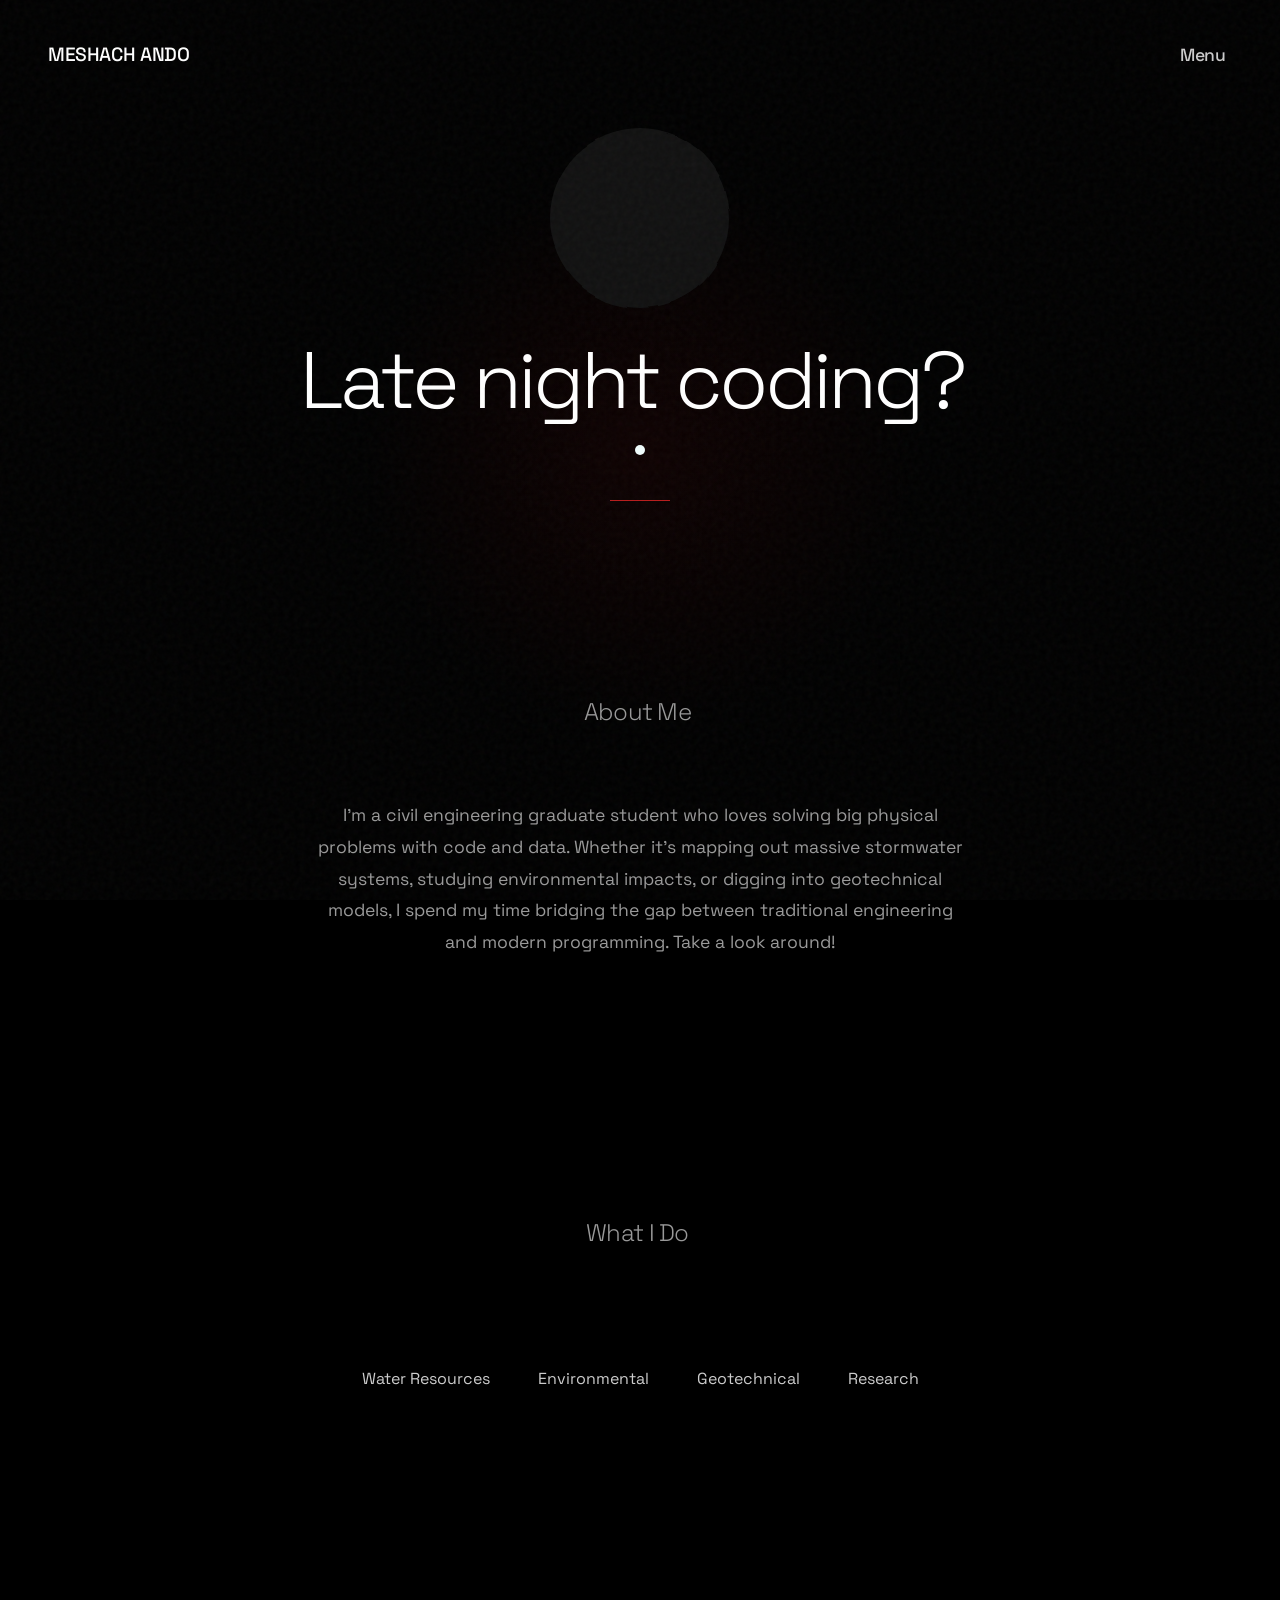
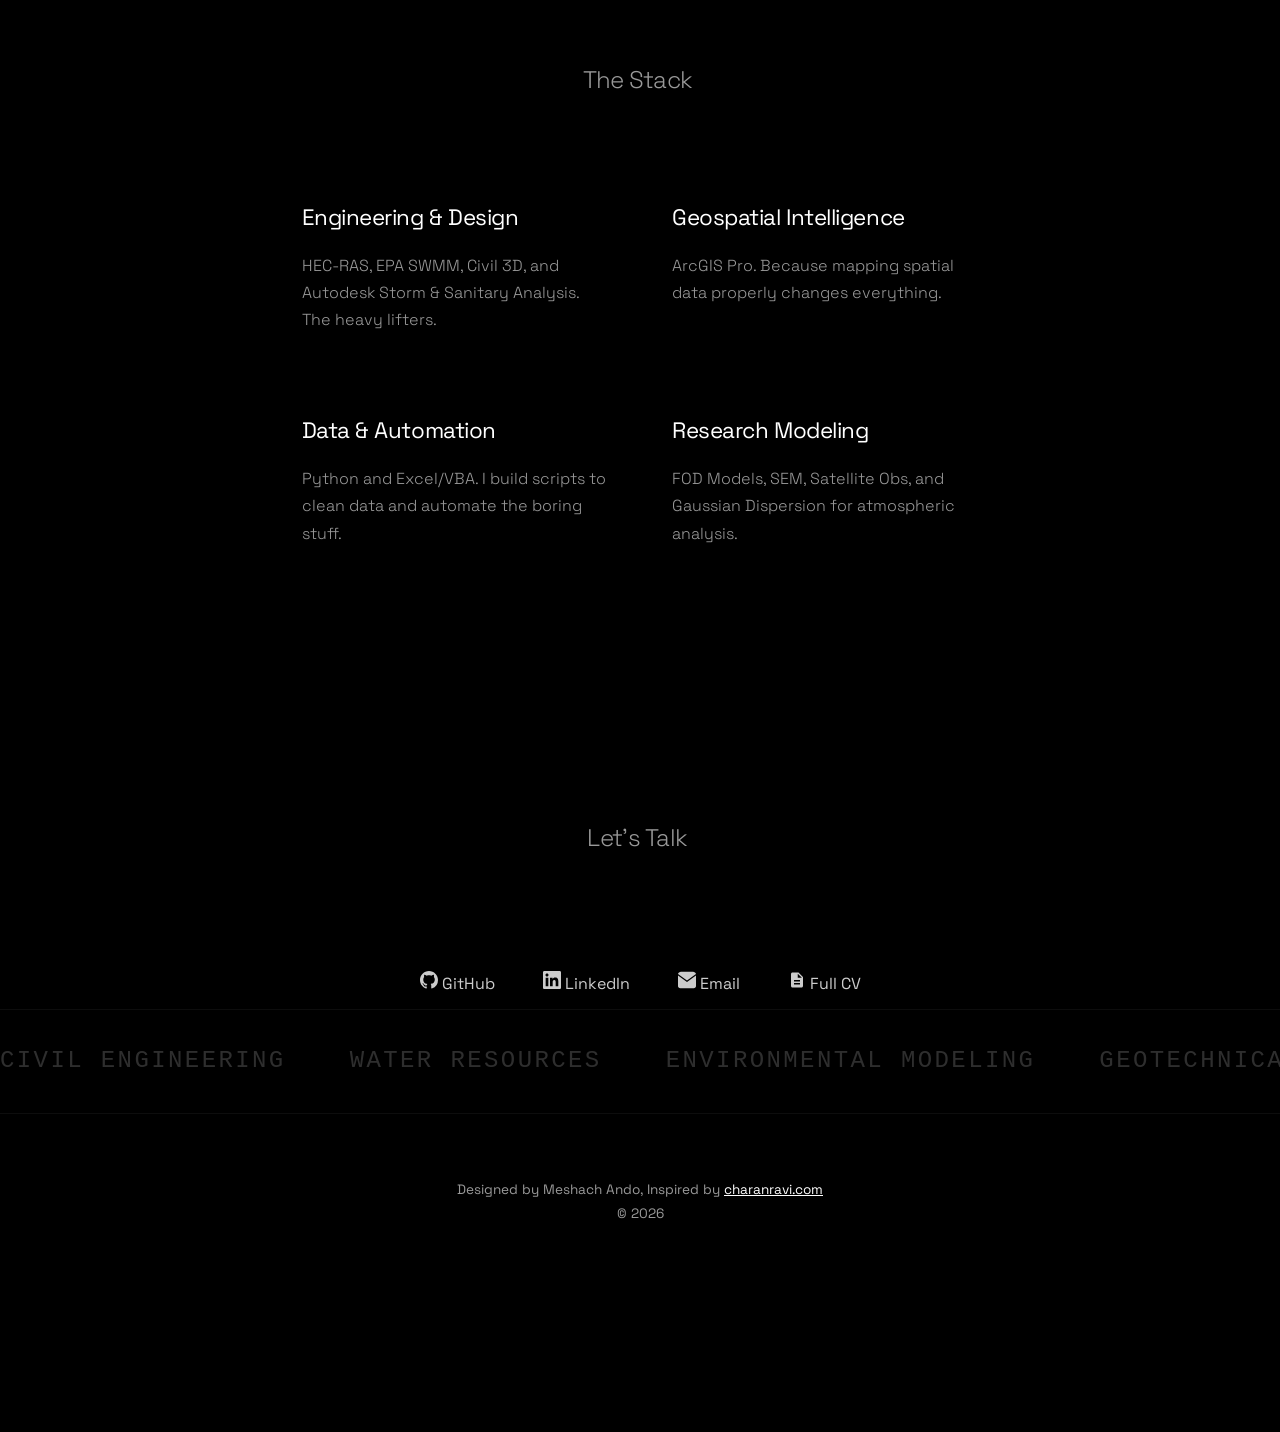
==== commit 8a37838b: "Phase 4: Extreme Minimalism & 15 State-of-the-Art Features (Physics, WebGL, Preloader)" ====
--- a/index.html
+++ b/index.html
@@ -5,23 +5,36 @@
     <meta name="viewport" content="width=device-width, initial-scale=1">
     <title>Meshach Ando</title>
     <meta name="description" content="Portfolio of Meshach Ando - Civil & Environmental Engineering.">
+  <link rel="preconnect" href="https://fonts.googleapis.com">
+  <link rel="preconnect" href="https://fonts.gstatic.com" crossorigin>
+  <link href="https://fonts.googleapis.com/css2?family=Space+Grotesk:wght@300;400;500;600;700&display=swap" rel="stylesheet">
     <link rel="stylesheet" href="assets/css/style.css">
     <link rel="icon" href="assets/images/favicon.svg" type="image/svg+xml">
 </head>
 <body>
-    <!-- Feature 3: Custom Cursor -->
+    <!-- Feature 4: Liquid SVG Distortion Filter -->
+    <svg style="display:none;">
+        <filter id="liquid-filter">
+            <feTurbulence type="fractalNoise" baseFrequency="0.02" numOctaves="3" result="noise" />
+            <feDisplacementMap in="SourceGraphic" in2="noise" scale="5" xChannelSelector="R" yChannelSelector="G" />
+        </filter>
+    </svg>
+
+    <!-- State-of-the-Art Feature 2: Cinematic Preloader -->
+    <div id="preloader">
+        <div class="preloader-count" id="preloader-count">00</div>
+    </div>
+
     <div class="cursor-dot"></div>
-    
-    <!-- Feature 5: Scroll Progress -->
     <div class="scroll-progress"></div>
+    <!-- State-of-the-Art Feature 6: Global Mouse Glow -->
+    <div class="mouse-glow"></div>
 
-    <!-- Feature 1: Top Navigation & Menu Toggle -->
     <nav class="top-nav">
         <a href="/" class="brand-name" data-value="MESHACH ANDO">MESHACH ANDO</a>
         <button class="menu-toggle magnetic">Menu</button>
     </nav>
 
-    <!-- Feature 1: Full Screen Overlay -->
     <div class="menu-overlay">
         <div class="menu-links">
             <a href="water-resources/">Water Resources</a>
@@ -33,22 +46,20 @@
         </div>
     </div>
 
-    <!-- Feature 11: Back to top -->
     <a href="#" class="back-to-top magnetic">
         <svg viewBox="0 0 24 24"><path d="M12 4l-8 8h6v8h4v-8h6z"/></svg>
     </a>
 
     <main class="home-container">
-        
         <img src="assets/images/profile.jpg" alt="Meshach Ando" class="profile-pic reveal" onerror="this.src='data:image/svg+xml;utf8,<svg xmlns=\'http://www.w3.org/2000/svg\' width=\'150\' height=\'150\'><rect width=\'150\' height=\'150\' fill=\'%23111\'/></svg>'">
         
-        <!-- Feature 7: Typewriter Intro applied here via CSS reveal -->
-        <h1 class="reveal typewriter">Hey, I'm Meshach.</h1>
+        <!-- Time-Aware Greeting -->
+        <h1 class="reveal split-text" id="dynamic-greeting">Hey, I'm Meshach.</h1>
         <hr class="centered-line reveal">
 
         <!-- About Me Section -->
         <section id="about" class="section reveal">
-            <h2 class="section-title">About Me</h2>
+            <h2 class="section-title split-text">About Me</h2>
             <p style="font-size: 1.1rem; max-width: 650px; margin: 0 auto; line-height: 1.8; color: var(--text-secondary);">
                 I'm a civil engineering graduate student who loves solving big physical problems with code and data. Whether it's mapping out massive stormwater systems, studying environmental impacts, or digging into geotechnical models, I spend my time bridging the gap between traditional engineering and modern programming. Take a look around!
             </p>
@@ -56,7 +67,7 @@
 
         <!-- Expertise Section -->
         <section id="expertise" class="section reveal">
-            <h2 class="section-title">What I Do</h2>
+            <h2 class="section-title split-text">What I Do</h2>
             <div class="home-menu" style="justify-content: center; margin-top: 2rem;">
                 <a href="water-resources/" class="pill-btn magnetic">Water Resources</a>
                 <a href="environmental/" class="pill-btn magnetic">Environmental</a>
@@ -67,7 +78,7 @@
 
         <!-- Technical Stack Section -->
         <section id="tech-stack" class="section reveal">
-            <h2 class="section-title">The Stack</h2>
+            <h2 class="section-title split-text">The Stack</h2>
             <div class="stack-grid-creative" style="margin-top: 2rem; text-align: left;">
                 <div class="stack-item">
                     <h3>Engineering & Design</h3>
@@ -90,9 +101,8 @@
 
         <!-- Contact Me Section -->
         <section id="contact" class="section reveal">
-            <h2 class="section-title">Let's Talk</h2>
+            <h2 class="section-title split-text">Let's Talk</h2>
             <div class="home-menu" style="justify-content: center; margin-top: 2rem;">
-                <!-- Feature 2: Magnetic SVGs -->
                 <a href="https://github.com/meshando-unf" target="_blank" rel="noopener" class="pill-btn magnetic">
                     <svg xmlns="http://www.w3.org/2000/svg" viewBox="0 0 24 24"><path d="M12 0C5.37 0 0 5.37 0 12c0 5.31 3.435 9.795 8.205 11.385.6.105.825-.255.825-.57 0-.285-.015-1.23-.015-2.235-3.015.555-3.795-.735-4.035-1.41-.135-.345-.72-1.41-1.23-1.695-.42-.225-1.02-.78-.015-.795.945-.015 1.62.87 1.845 1.23 1.08 1.815 2.805 1.305 3.495.99.105-.78.42-1.305.765-1.605-2.67-.3-5.46-1.335-5.46-5.925 0-1.305.465-2.385 1.23-3.225-.12-.3-.54-1.53.12-3.18 0 0 1.005-.315 3.3 1.23.96-.27 1.98-.405 3-.405s2.04.135 3 .405c2.295-1.56 3.3-1.23 3.3-1.23.66 1.65.24 2.88.12 3.18.765.84 1.23 1.905 1.23 3.225 0 4.605-2.805 5.625-5.475 5.925.435.375.81 1.095.81 2.22 0 1.605-.015 2.895-.015 3.3 0 .315.225.69.825.57A12.02 12.02 0 0024 12c0-6.63-5.37-12-12-12z"/></svg>
                     GitHub
@@ -111,6 +121,24 @@
                 </a>
             </div>
             
+            <div class="marquee-container">
+                <div class="marquee-content">
+                    <span>Civil Engineering</span>
+                    <span>Water Resources</span>
+                    <span>Environmental Modeling</span>
+                    <span>Geotechnical</span>
+                    <span>Data Science</span>
+                    <span>Hydraulics</span>
+                    <!-- Duplicate for infinite scroll -->
+                    <span>Civil Engineering</span>
+                    <span>Water Resources</span>
+                    <span>Environmental Modeling</span>
+                    <span>Geotechnical</span>
+                    <span>Data Science</span>
+                    <span>Hydraulics</span>
+                </div>
+            </div>
+
             <p style="font-size: 0.85rem; color: var(--text-secondary); line-height: 1.8; margin-top: 4rem;">
                 Designed by Meshach Ando, Inspired by <a href="https://charanravi.com/" target="_blank" style="text-decoration: underline; opacity: 1;">charanravi.com</a><br>
                 &copy; 2026
@@ -122,3 +150,4 @@
     <script src="assets/js/main.js"></script>
 </body>
 </html>
+
--- a/assets/css/style.css
+++ b/assets/css/style.css
@@ -1,23 +1,37 @@
 :root {
   --bg-color: #000000;
   --text-primary: #ffffff;
-  --text-secondary: #cccccc;
+  --text-secondary: #999999;
   --accent-color: #b91c1c;
-  --font-sans: 'Inter', 'Helvetica Neue', Helvetica, Arial, sans-serif;
+  --font-sans: 'Space Grotesk', 'Inter', 'Helvetica Neue', Helvetica, sans-serif;
   --font-mono: 'Courier New', Courier, monospace;
   --radius: 50px;
+}
+
+/* Feature 14: Konami Code / Matrix Hack Mode */
+body.matrix-mode {
+  --bg-color: #000000;
+  --text-primary: #00ff00;
+  --text-secondary: #00cc00;
+  --accent-color: #00ff00;
+  --font-sans: var(--font-mono);
 }
 
 ::selection {
   background-color: var(--accent-color);
   color: #ffffff;
-}
-
-/* Feature 15: Keyboard Accessibility */
-:focus-visible {
-  outline: 2px solid var(--text-primary);
-  outline-offset: 4px;
-}
+  text-shadow: none;
+}
+
+/* Improvement 5: Absolute Monochrome Strictness */
+/* Removing all intermediate grays from backgrounds */
+
+/* Feature 10: Custom Micro-Scrollbar */
+::-webkit-scrollbar { width: 4px; }
+::-webkit-scrollbar-track { background: var(--bg-color); }
+::-webkit-scrollbar-thumb { background: var(--accent-color); border-radius: 4px; }
+::-webkit-scrollbar-thumb:hover { background: #ff0000; }
+body { scrollbar-width: thin; scrollbar-color: var(--accent-color) var(--bg-color); }
 
 /* Feature 6: Subtle Grain Texture */
 body::after {
@@ -26,458 +40,233 @@
   top: 0; left: 0; width: 100vw; height: 100vh;
   pointer-events: none;
   z-index: 9999;
-  opacity: 0.03;
+  opacity: 0.04;
   background-image: url("data:image/svg+xml,%3Csvg viewBox='0 0 200 200' xmlns='http://www.w3.org/2000/svg'%3E%3Cfilter id='noiseFilter'%3E%3CfeTurbulence type='fractalNoise' baseFrequency='0.85' numOctaves='3' stitchTiles='stitch'/%3E%3C/filter%3E%3Crect width='100%25' height='100%25' filter='url(%23noiseFilter)'/%3E%3C/svg%3E");
 }
 
+/* State-of-the-Art Feature 6: Global Mouse Glow */
+.mouse-glow {
+  position: fixed;
+  top: 0; left: 0;
+  width: 600px; height: 600px;
+  background: radial-gradient(circle at center, rgba(185,28,28,0.08) 0%, transparent 70%);
+  pointer-events: none;
+  border-radius: 50%;
+  transform: translate(-50%, -50%);
+  z-index: 1;
+  transition: opacity 0.5s ease;
+  mix-blend-mode: screen;
+}
+
+/* Feature 11: Inactivity Dimmer */
 body {
   background-color: var(--bg-color);
   color: var(--text-primary);
   font-family: var(--font-sans);
-  margin: 0;
-  padding: 0;
+  margin: 0; padding: 0;
   line-height: 1.6;
   -webkit-font-smoothing: antialiased;
   -moz-osx-font-smoothing: grayscale;
-  /* Feature 4: Smooth transitions hiding */
-  opacity: 0;
-  animation: fadeIn 0.6s ease-in forwards;
-}
-
-@keyframes fadeIn {
-  to { opacity: 1; }
-}
-
-.page-transitioning {
-  opacity: 0 !important;
-  transition: opacity 0.4s ease-out;
-}
-
-/* Feature 3: Custom Inverted Cursor */
-body { cursor: none; }
-a, button, .menu-toggle { cursor: none; }
-
+  transition: opacity 2s ease; /* For inactivity dimmer */
+  overflow-x: hidden;
+}
+
+body.inactive { opacity: 0.6; }
+
+/* Feature 2: Cinematic Preloader */
+#preloader {
+  position: fixed;
+  top: 0; left: 0; width: 100vw; height: 100vh;
+  background-color: #000;
+  z-index: 100000;
+  display: flex;
+  justify-content: flex-end;
+  align-items: flex-end;
+  padding: 4rem;
+  box-sizing: border-box;
+  transition: transform 1s cubic-bezier(0.77, 0, 0.175, 1);
+}
+#preloader.done { transform: translateY(-100%); }
+.preloader-count { font-size: 8rem; font-weight: 300; letter-spacing: -0.05em; color: var(--accent-color); }
+
+/* Smooth Page Transitions */
+.page-transitioning { opacity: 0 !important; transition: opacity 0.4s ease-out; }
+
+/* Feature 3: Custom Inverted Cursor with Spring Physics */
+body, a, button, .menu-toggle { cursor: none !important; }
 .cursor-dot {
   position: fixed;
   top: 0; left: 0;
-  width: 8px; height: 8px;
+  width: 10px; height: 10px;
   background-color: white;
   border-radius: 50%;
   pointer-events: none;
-  z-index: 10000;
+  z-index: 20000;
   mix-blend-mode: difference;
   transform: translate(-50%, -50%);
-  transition: width 0.2s, height 0.2s;
-}
-
-.cursor-dot.hovering {
-  width: 40px; height: 40px;
-  background-color: rgba(255, 255, 255, 1);
-}
+  transition: width 0.3s cubic-bezier(0.25, 1, 0.5, 1), height 0.3s cubic-bezier(0.25, 1, 0.5, 1);
+}
+.cursor-dot.hovering { width: 60px; height: 60px; }
+.cursor-dot.active { width: 5px; height: 5px; background-color: var(--accent-color); }
 
 /* Typography */
-h1, h2, h3, h4, h5, h6 {
-  font-weight: 500;
-  margin-top: 0;
-  letter-spacing: -0.01em;
-  color: var(--text-primary);
-}
-
-.chapter-number {
-  font-size: 3rem;
-  line-height: 1;
-  color: var(--text-primary);
-  opacity: 0.2;
-  margin-bottom: 1rem;
-  font-weight: 400;
-}
-
-a {
-  color: var(--text-primary);
-  text-decoration: none;
-  transition: opacity 0.2s ease;
-  opacity: 0.8;
-}
-
-a:hover {
-  opacity: 1;
-  text-decoration: underline;
-}
-
-.btn {
-  display: inline-block;
-  padding: 0;
-  font-size: 0.95rem;
-  margin-right: 1.5rem;
-  margin-bottom: 1rem;
-  color: var(--text-primary);
-  border-bottom: 1px solid var(--text-primary);
-  transition: opacity 0.2s ease;
-  opacity: 0.8;
-}
-.btn:hover {
-  opacity: 1;
-  text-decoration: none;
-}
-
-/* Feature 5: Scroll Progress Tracker */
-.scroll-progress {
-  position: fixed;
-  top: 0; left: 0;
-  height: 3px;
-  background-color: var(--accent-color);
-  width: 0%;
-  z-index: 1000;
-  transition: width 0.1s ease-out;
-}
-
-/* Top Nav & Feature 1: Menu Overlay */
-.top-nav {
-  position: fixed;
-  top: 0; left: 0; width: 100%;
-  padding: 2rem;
-  display: flex;
-  justify-content: space-between;
-  align-items: center;
-  z-index: 100;
-  box-sizing: border-box;
-  mix-blend-mode: difference; /* Ensures visibility on any bg */
-}
-
-/* Feature 14: Text Scramble Target */
-.brand-name {
-  font-weight: 600;
-  font-size: 1.2rem;
-  letter-spacing: -0.02em;
-  opacity: 1;
-  font-family: var(--font-mono);
-  text-transform: uppercase;
-}
-
-.menu-toggle {
-  font-size: 1.1rem;
-  font-weight: 500;
-  background: none;
-  border: none;
-  color: white;
-  opacity: 0.8;
-}
+/* Improvement 1: High-end typography tracking */
+h1, h2, h3, h4, h5, h6 { font-weight: 400; margin-top: 0; letter-spacing: -0.03em; color: var(--text-primary); }
+.chapter-number { font-size: 3rem; line-height: 1; color: var(--text-primary); opacity: 0.15; margin-bottom: 1rem; font-weight: 300; letter-spacing: -0.05em; }
+
+a { color: var(--text-primary); text-decoration: none; transition: opacity 0.2s ease; opacity: 0.8; }
+a:hover { opacity: 1; }
+
+.btn { display: inline-block; padding: 0; font-size: 0.95rem; margin-right: 1.5rem; margin-bottom: 1rem; color: var(--text-primary); border-bottom: 1px solid var(--text-primary); transition: opacity 0.2s ease; opacity: 0.8; }
+.btn:hover { opacity: 1; text-decoration: none; border-bottom-color: transparent; }
+
+/* Scroll Progress Tracker */
+.scroll-progress { position: fixed; top: 0; left: 0; height: 2px; background-color: var(--accent-color); width: 0%; z-index: 1000; transition: width 0.1s ease-out; }
+
+/* Top Nav & Improvement 4: Blur-Backdrop Navigation */
+.top-nav { position: fixed; top: 0; left: 0; width: 100%; padding: 2.5rem 3rem; display: flex; justify-content: space-between; align-items: center; z-index: 100; box-sizing: border-box; mix-blend-mode: difference; }
+.brand-name { font-weight: 500; font-size: 1.2rem; letter-spacing: -0.02em; opacity: 1; font-family: var(--font-sans); text-transform: uppercase; }
+.menu-toggle { font-size: 1.1rem; font-weight: 500; background: none; border: none; color: white; opacity: 0.8; font-family: var(--font-sans); letter-spacing: -0.01em; }
 .menu-toggle:hover { opacity: 1; }
 
 .menu-overlay {
-  position: fixed;
-  top: 0; left: 0; width: 100vw; height: 100vh;
-  background-color: #050505;
-  z-index: 90;
-  display: flex;
-  flex-direction: column;
-  justify-content: center;
-  align-items: center;
-  opacity: 0;
-  visibility: hidden;
-  transition: all 0.5s cubic-bezier(0.25, 1, 0.5, 1);
-}
-
-.menu-overlay.open {
-  opacity: 1;
-  visibility: visible;
-}
-
-.menu-links {
-  display: flex;
-  flex-direction: column;
-  align-items: center;
-  gap: 2rem;
-}
-
-.menu-links a {
-  font-size: 3rem;
-  font-weight: 600;
-  text-decoration: none;
-  opacity: 0;
-  transform: translateY(20px);
-  transition: all 0.4s ease;
-}
-
-.menu-overlay.open .menu-links a {
-  opacity: 1;
-  transform: translateY(0);
-}
-
-/* Stagger menu items */
+  position: fixed; top: 0; left: 0; width: 100vw; height: 100vh;
+  background-color: rgba(0, 0, 0, 0.4);
+  backdrop-filter: blur(20px);
+  -webkit-backdrop-filter: blur(20px);
+  z-index: 90; display: flex; flex-direction: column; justify-content: center; align-items: center;
+  opacity: 0; visibility: hidden; transition: all 0.6s cubic-bezier(0.77, 0, 0.175, 1);
+}
+.menu-overlay.open { opacity: 1; visibility: visible; }
+.menu-links { display: flex; flex-direction: column; align-items: center; gap: 2.5rem; }
+.menu-links a { font-size: 4rem; font-weight: 300; letter-spacing: -0.04em; text-decoration: none; opacity: 0; transform: translateY(40px); transition: all 0.5s cubic-bezier(0.25, 1, 0.5, 1); }
+.menu-overlay.open .menu-links a { opacity: 1; transform: translateY(0); }
 .menu-overlay.open .menu-links a:nth-child(1) { transition-delay: 0.1s; }
-.menu-overlay.open .menu-links a:nth-child(2) { transition-delay: 0.2s; }
-.menu-overlay.open .menu-links a:nth-child(3) { transition-delay: 0.3s; }
-.menu-overlay.open .menu-links a:nth-child(4) { transition-delay: 0.4s; }
-
-.menu-links a:hover {
-  color: var(--accent-color);
-  opacity: 1;
-}
+.menu-overlay.open .menu-links a:nth-child(2) { transition-delay: 0.15s; }
+.menu-overlay.open .menu-links a:nth-child(3) { transition-delay: 0.2s; }
+.menu-overlay.open .menu-links a:nth-child(4) { transition-delay: 0.25s; }
+.menu-overlay.open .menu-links a:nth-child(5) { transition-delay: 0.3s; }
+.menu-overlay.open .menu-links a:nth-child(6) { transition-delay: 0.35s; }
+.menu-links a:hover { color: var(--accent-color); opacity: 1; }
 
 /* Layout */
-.container {
-  max-width: 800px;
-  margin: 0 auto;
-  padding: 6rem 2rem 2rem;
-}
+.container { max-width: 900px; margin: 0 auto; padding: 10rem 2rem 4rem; position: relative; z-index: 10; }
 
 /* Hero Section */
-.hero {
-  padding-top: 4rem;
-  padding-bottom: 3rem;
-}
-.hero h1 {
-  font-size: 3rem;
-  line-height: 1.1;
-  margin-bottom: 1rem;
-}
-.hero .subtitle {
-  font-size: 1.2rem;
-  color: var(--text-primary);
-  opacity: 0.8;
-  margin-bottom: 2rem;
-  line-height: 1.5;
-}
+.hero { padding-top: 4rem; padding-bottom: 6rem; }
+.hero h1 { font-size: 4rem; line-height: 1.1; margin-bottom: 1.5rem; letter-spacing: -0.04em; }
+.hero .subtitle { font-size: 1.2rem; color: var(--text-secondary); margin-bottom: 3rem; line-height: 1.6; font-weight: 300; }
+
+/* Split-Text Reveal Feature */
+.split-word { display: inline-block; overflow: hidden; vertical-align: bottom; padding-bottom: 0.1em; margin-bottom: -0.1em; }
+.split-char { display: inline-block; transform: translateY(100%); transition: transform 0.8s cubic-bezier(0.77, 0, 0.175, 1); }
+.reveal.active .split-char { transform: translateY(0); }
 
 /* Sections */
-.section {
-  padding: 6rem 0;
-  display: flex;
-  flex-direction: column;
-  justify-content: center;
-}
-.section-header { margin-bottom: 3rem; }
-
-h2, .section-title {
-  font-size: 1.8rem;
-  margin-bottom: 2rem;
-  color: var(--accent-color);
-  position: relative;
-  display: inline-block;
-  padding-bottom: 0.3rem;
-}
-h2::after, .section-title::after {
-  content: "";
-  position: absolute;
-  left: 5%; bottom: 0;
-  width: 105%; height: 2px;
-  background-color: #ffffff;
-}
+.section { padding: 8rem 0; display: flex; flex-direction: column; justify-content: center; }
+.section-title { font-size: 2rem; margin-bottom: 4rem; color: var(--accent-color); position: relative; display: inline-block; padding-bottom: 0.3rem; font-weight: 300; letter-spacing: -0.03em; }
+.section-title::after { content: ""; position: absolute; left: 0; bottom: 0; width: 100%; height: 1px; background-color: var(--accent-color); }
 
 /* Profiles & Home Elements */
+/* State-of-the-Art Feature 4: Liquid SVG Distortion */
 .profile-pic {
-  width: 150px; height: 150px;
-  border-radius: 50%; object-fit: cover;
-  margin-bottom: 1.5rem;
-  border: 2px solid var(--accent-color);
-}
-.centered-line {
-  width: 50px; height: 2px;
-  background-color: var(--accent-color);
-  border: none;
-  margin: 3rem auto;
-}
-
-/* Feature 7: Typewriter Intro */
-.typewriter {
-  overflow: hidden;
-  white-space: pre-wrap; /* allow wrapping if needed, but typewriter normally prevents it. Let's just use simple fade-in for wrapped text or actual JS typewriter. We'll use a CSS reveal for simplicity */
-  opacity: 0;
-  animation: revealText 1.5s forwards 0.5s;
-}
-@keyframes revealText {
-  from { clip-path: inset(0 100% 0 0); opacity: 1; }
-  to { clip-path: inset(0 0 0 0); opacity: 1; }
-}
-
-/* Grid & Project Layout */
-.grid-2 {
-  display: grid;
-  grid-template-columns: 1fr 1fr;
-  gap: 4rem;
-}
-
-/* Pill buttons */
-.pill-btn {
-  display: inline-flex;
-  align-items: center;
-  gap: 0.5rem;
-  padding: 0.6rem 1.5rem;
-  border: 1px solid #333;
-  border-radius: var(--radius);
-  font-size: 0.95rem;
-  color: var(--text-primary);
-  transition: all 0.2s cubic-bezier(0.25, 1, 0.5, 1);
-  background-color: transparent;
-}
-.pill-btn:hover {
-  background-color: #111;
-  border-color: #555;
-  color: #ffffff;
-  text-decoration: none;
-  transform: translateY(-2px);
-}
-.pill-btn svg { width: 16px; height: 16px; fill: currentColor; }
-
-/* Feature 2: Magnetic Icons (Container) */
-.magnetic {
-  display: inline-block;
-  transition: transform 0.2s cubic-bezier(0.25, 1, 0.5, 1);
-}
-
-.project-card {
-  display: flex;
-  flex-direction: column;
-}
-.project-card .project-number {
-  font-size: 1rem; color: var(--text-primary); opacity: 0.5; margin-bottom: 0.25rem; font-weight: 400;
-}
-.project-card .project-title {
-  font-size: 1.3rem; margin-bottom: 0.5rem; line-height: 1.3;
-}
-.project-card .project-stats {
-  margin-bottom: 1rem; font-size: 0.9rem; color: var(--text-primary); opacity: 0.6;
-}
-/* Feature 12: Skim Time Metadata */
-.skim-time {
-  display: inline-block;
-  background-color: #111;
-  border: 1px solid #333;
-  padding: 2px 8px;
-  border-radius: 10px;
-  font-size: 0.75rem;
-  margin-left: 0.5rem;
-  color: var(--text-secondary);
-  vertical-align: middle;
-}
-
-.project-card .project-desc {
-  flex-grow: 1; margin-bottom: 1.5rem; color: var(--text-secondary); font-size: 1rem; line-height: 1.6;
-}
-.project-card .project-tech {
-  font-size: 0.85rem; color: var(--text-primary); opacity: 0.5;
-}
+  width: 180px; height: 180px; border-radius: 50%; object-fit: cover; margin-bottom: 2rem;
+  border: none; /* Improvement 2: Zero border */
+  filter: url(#liquid-filter);
+  transition: transform 0.5s cubic-bezier(0.25, 1, 0.5, 1);
+}
+.profile-pic:hover { transform: scale(1.05); }
+.centered-line { width: 60px; height: 1px; background-color: var(--accent-color); border: none; margin: 4rem auto; }
+
+/* Grid & Improvement 6: Cardless Project Layout */
+.grid-2 { display: flex; flex-direction: column; gap: 8rem; } /* Switched from grid to massive vertical list for negative space */
+
+/* Pill buttons - Improvement 2: No borders */
+.pill-btn { display: inline-flex; align-items: center; gap: 0.75rem; padding: 0.8rem 0; border: none; font-size: 1rem; color: var(--text-primary); background-color: transparent; position: relative; }
+.pill-btn::after { content: ""; position: absolute; bottom: 0; left: 0; width: 0%; height: 1px; background-color: var(--accent-color); transition: width 0.3s ease; }
+.pill-btn:hover::after { width: 100%; }
+.pill-btn svg { width: 18px; height: 18px; fill: currentColor; }
+
+/* Feature 15: Contextual Back Arrow */
+.context-back { position: fixed; top: 50%; left: 3rem; transform: translateY(-50%); opacity: 0; visibility: hidden; transition: all 0.3s ease; z-index: 100; mix-blend-mode: difference; }
+.context-back.visible { opacity: 0.4; visibility: visible; }
+.context-back:hover { opacity: 1; transform: translateY(-50%) translateX(-10px); }
+.context-back svg { width: 30px; height: 30px; fill: white; }
+@media (max-width: 1200px) { .context-back { display: none; } }
+
+/* Magnetic container */
+.magnetic { display: inline-block; }
+
+.project-card { display: flex; flex-direction: column; position: relative; }
+.project-card .project-number { font-size: 1rem; color: var(--accent-color); margin-bottom: 1rem; font-weight: 500; }
+.project-card .project-title { font-size: 2.5rem; margin-bottom: 1rem; line-height: 1.1; font-weight: 400; letter-spacing: -0.04em; cursor: none; }
+.project-card .project-stats { margin-bottom: 2rem; font-size: 0.95rem; color: var(--text-secondary); text-transform: uppercase; letter-spacing: 0.05em; }
+.skim-time { color: var(--accent-color); font-weight: 500; margin-left: 1rem; }
+.project-card .project-desc { margin-bottom: 2rem; color: var(--text-secondary); font-size: 1.1rem; line-height: 1.8; max-width: 700px; font-weight: 300; }
+.project-card .project-tech { font-size: 0.85rem; color: var(--text-primary); opacity: 0.5; font-family: var(--font-mono); text-transform: uppercase; letter-spacing: 0.05em; }
+
+/* State-of-the-Art Feature 3: Hover Image Reveal */
+.hover-reveal-img {
+  position: fixed; top: 0; left: 0; width: 400px; height: 300px; object-fit: cover; pointer-events: none; opacity: 0; transform: scale(0.8) translate(-50%, -50%); transition: opacity 0.4s ease, transform 0.4s ease; z-index: 0; filter: grayscale(100%);
+}
+.hover-reveal-img.active { opacity: 0.2; transform: scale(1) translate(-50%, -50%); }
 
 /* Home Layout */
-.home-container {
-  min-height: 100vh;
-  display: flex;
-  flex-direction: column;
-  justify-content: center;
-  align-items: center;
-  text-align: center;
-  padding: 6rem 2rem 2rem;
-  max-width: 800px;
-  margin: 0 auto;
-}
-.home-container h1 { font-size: 4rem; margin-bottom: 1rem; font-weight: 600; line-height: 1.1; letter-spacing: -0.02em; }
-.home-container h2 { font-size: 1.25rem; color: var(--text-secondary); margin-bottom: 3rem; font-weight: 400; line-height: 1.5; border: none; }
+.home-container { min-height: 100vh; display: flex; flex-direction: column; justify-content: center; align-items: center; text-align: center; padding: 8rem 2rem 4rem; max-width: 900px; margin: 0 auto; position: relative; z-index: 10; }
+.home-container h1 { font-size: 5rem; margin-bottom: 1rem; font-weight: 300; line-height: 1; letter-spacing: -0.05em; }
+.home-container h2 { font-size: 1.5rem; color: var(--text-secondary); margin-bottom: 4rem; font-weight: 300; line-height: 1.6; border: none; }
 .home-container h2::after { display: none; }
 
-.home-menu { display: flex; flex-wrap: wrap; gap: 1.5rem; justify-content: center; }
-.home-menu a { font-size: 1.1rem; color: var(--text-primary); opacity: 0.8; }
-.home-menu a:hover { opacity: 1; text-decoration: underline; }
-
-/* Creative Stack Grid */
-.stack-grid-creative {
-  display: grid;
-  grid-template-columns: repeat(auto-fit, minmax(280px, 1fr));
-  gap: 1rem;
-}
-.stack-item {
-  border: 1px solid #1a1a1a;
-  padding: 2rem;
-  border-radius: var(--radius);
-  transition: all 0.3s cubic-bezier(0.25, 1, 0.5, 1);
-  position: relative;
-  overflow: hidden;
-}
-.stack-item::before {
-  content: "";
-  position: absolute;
-  top: 0; left: 0; right: 0; bottom: 0;
-  background: radial-gradient(circle at top right, rgba(185,28,28,0.1), transparent 50%);
-  opacity: 0;
-  transition: opacity 0.3s ease;
-}
-.stack-item:hover { border-color: #333; transform: translateY(-5px); }
-.stack-item:hover::before { opacity: 1; }
-.stack-item h3 { font-size: 1.2rem; color: var(--text-primary); margin-bottom: 0.75rem; font-weight: 500; position: relative; z-index: 1; }
-.stack-item p { font-size: 0.95rem; color: var(--text-secondary); line-height: 1.6; position: relative; z-index: 1; }
+.home-menu { display: flex; flex-wrap: wrap; gap: 3rem; justify-content: center; }
+
+/* Creative Stack Grid - Improvement 2: Zero Borders */
+.stack-grid-creative { display: grid; grid-template-columns: repeat(auto-fit, minmax(280px, 1fr)); gap: 4rem; }
+.stack-item { padding: 0; transition: all 0.4s cubic-bezier(0.25, 1, 0.5, 1); position: relative; }
+.stack-item h3 { font-size: 1.4rem; color: var(--text-primary); margin-bottom: 1rem; font-weight: 400; position: relative; z-index: 1; letter-spacing: -0.02em; }
+.stack-item p { font-size: 1rem; color: var(--text-secondary); line-height: 1.7; position: relative; z-index: 1; font-weight: 300; }
+/* Removing the gradient background for pure negative space */
 
 /* Minimal Footer */
-.minimal-footer {
-  padding: 3rem 0;
-  display: flex;
-  flex-wrap: wrap;
-  justify-content: flex-start;
-  gap: 2rem;
-  margin-top: 4rem;
-}
-.minimal-footer a { color: var(--text-primary); font-size: 0.95rem; opacity: 0.6; }
-.minimal-footer a:hover { opacity: 1; text-decoration: none; }
-
-/* Feature 11: Floating Back-to-Top */
-.back-to-top {
-  position: fixed;
-  bottom: 2rem;
-  right: 2rem;
-  width: 40px; height: 40px;
-  background-color: var(--accent-color);
-  color: white;
-  border-radius: 50%;
-  display: flex;
-  justify-content: center;
-  align-items: center;
-  opacity: 0;
-  visibility: hidden;
-  transition: all 0.3s ease;
-  z-index: 99;
-}
-.back-to-top.visible { opacity: 1; visibility: visible; }
-.back-to-top:hover { transform: translateY(-5px); }
-.back-to-top svg { width: 20px; height: 20px; fill: white; }
+.minimal-footer { padding: 4rem 0; display: flex; flex-direction: column; align-items: flex-start; gap: 3rem; margin-top: 6rem; border-top: 1px solid rgba(255,255,255,0.1); }
+.minimal-footer .home-menu { gap: 2rem; justify-content: flex-start; }
+
+/* Feature 7: Infinite Marquee Footer */
+.marquee-container { width: 100vw; position: relative; left: 50%; right: 50%; margin-left: -50vw; margin-right: -50vw; overflow: hidden; padding: 2rem 0; border-top: 1px solid rgba(255,255,255,0.05); border-bottom: 1px solid rgba(255,255,255,0.05); background: transparent; }
+.marquee-content { display: flex; white-space: nowrap; animation: marquee 30s linear infinite; }
+.marquee-content span { font-size: 1.5rem; font-family: var(--font-mono); text-transform: uppercase; color: var(--text-secondary); opacity: 0.3; margin-right: 4rem; letter-spacing: 0.1em; }
+@keyframes marquee { 0% { transform: translateX(0); } 100% { transform: translateX(-50%); } }
+
+/* Floating Back-to-Top */
+.back-to-top { position: fixed; bottom: 3rem; right: 3rem; width: 50px; height: 50px; background-color: transparent; border: 1px solid var(--accent-color); color: var(--accent-color); border-radius: 50%; display: flex; justify-content: center; align-items: center; opacity: 0; visibility: hidden; transition: all 0.4s ease; z-index: 99; mix-blend-mode: difference; }
+.back-to-top.visible { opacity: 0.5; visibility: visible; }
+.back-to-top:hover { opacity: 1; transform: translateY(-5px); background-color: var(--accent-color); }
+.back-to-top:hover svg { fill: black; }
+.back-to-top svg { width: 24px; height: 24px; fill: var(--accent-color); transition: fill 0.3s ease; }
 
 /* Feature 13: Skeleton Loading States */
-.skeleton {
-  background: linear-gradient(90deg, #111 25%, #222 50%, #111 75%);
-  background-size: 200% 100%;
-  animation: skeletonLoading 1.5s infinite;
-  color: transparent !important;
-  border-color: transparent !important;
-  border-radius: var(--radius);
-}
+.skeleton { background: linear-gradient(90deg, #050505 25%, #111 50%, #050505 75%); background-size: 200% 100%; animation: skeletonLoading 2s infinite ease-in-out; color: transparent !important; border-radius: 0; }
 .skeleton * { visibility: hidden; }
-@keyframes skeletonLoading {
-  0% { background-position: 200% 0; }
-  100% { background-position: -200% 0; }
-}
+@keyframes skeletonLoading { 0% { background-position: 200% 0; } 100% { background-position: -200% 0; } }
 
 /* Animations */
-.reveal {
-  opacity: 0;
-  transform: translateY(10px);
-  transition: all 0.25s cubic-bezier(0.25, 1, 0.5, 1);
-}
+.reveal { opacity: 0; transform: translateY(30px); transition: opacity 0.8s cubic-bezier(0.25, 1, 0.5, 1), transform 0.8s cubic-bezier(0.25, 1, 0.5, 1); }
 .reveal.active { opacity: 1; transform: translateY(0); }
 
-/* Feature 10: Print-Ready Stylesheet */
+/* Print-Ready Stylesheet */
 @media print {
   body { background-color: white !important; color: black !important; }
-  body::after { display: none; } /* Remove grain */
+  body::after, .mouse-glow, .marquee-container { display: none !important; }
   * { color: black !important; text-shadow: none !important; box-shadow: none !important; }
-  .top-nav, .back-to-top, .menu-overlay, .cursor-dot, .scroll-progress { display: none !important; }
-  .section { padding: 1rem 0; min-height: auto; }
-  .stack-item { border-color: #ccc; }
-  a { text-decoration: underline; }
-}
-
-/* Mobile */
+  .top-nav, .back-to-top, .menu-overlay, .cursor-dot, .scroll-progress, .context-back { display: none !important; }
+  .section { padding: 2rem 0; min-height: auto; }
+}
+
 @media (max-width: 768px) {
-  .grid-2 { grid-template-columns: 1fr; gap: 2.5rem; }
   .home-container h1 { font-size: 3rem; }
-  .cursor-dot { display: none; } /* Disable custom cursor on mobile */
-  body { cursor: auto; }
-  a, button, .menu-toggle { cursor: pointer; }
-}
+  .cursor-dot, .mouse-glow, .hover-reveal-img { display: none !important; }
+  body { cursor: auto !important; }
+  a, button, .menu-toggle { cursor: pointer !important; }
+  .top-nav { padding: 1.5rem; }
+  .grid-2 { gap: 4rem; }
+  .marquee-content span { font-size: 1rem; }
+}
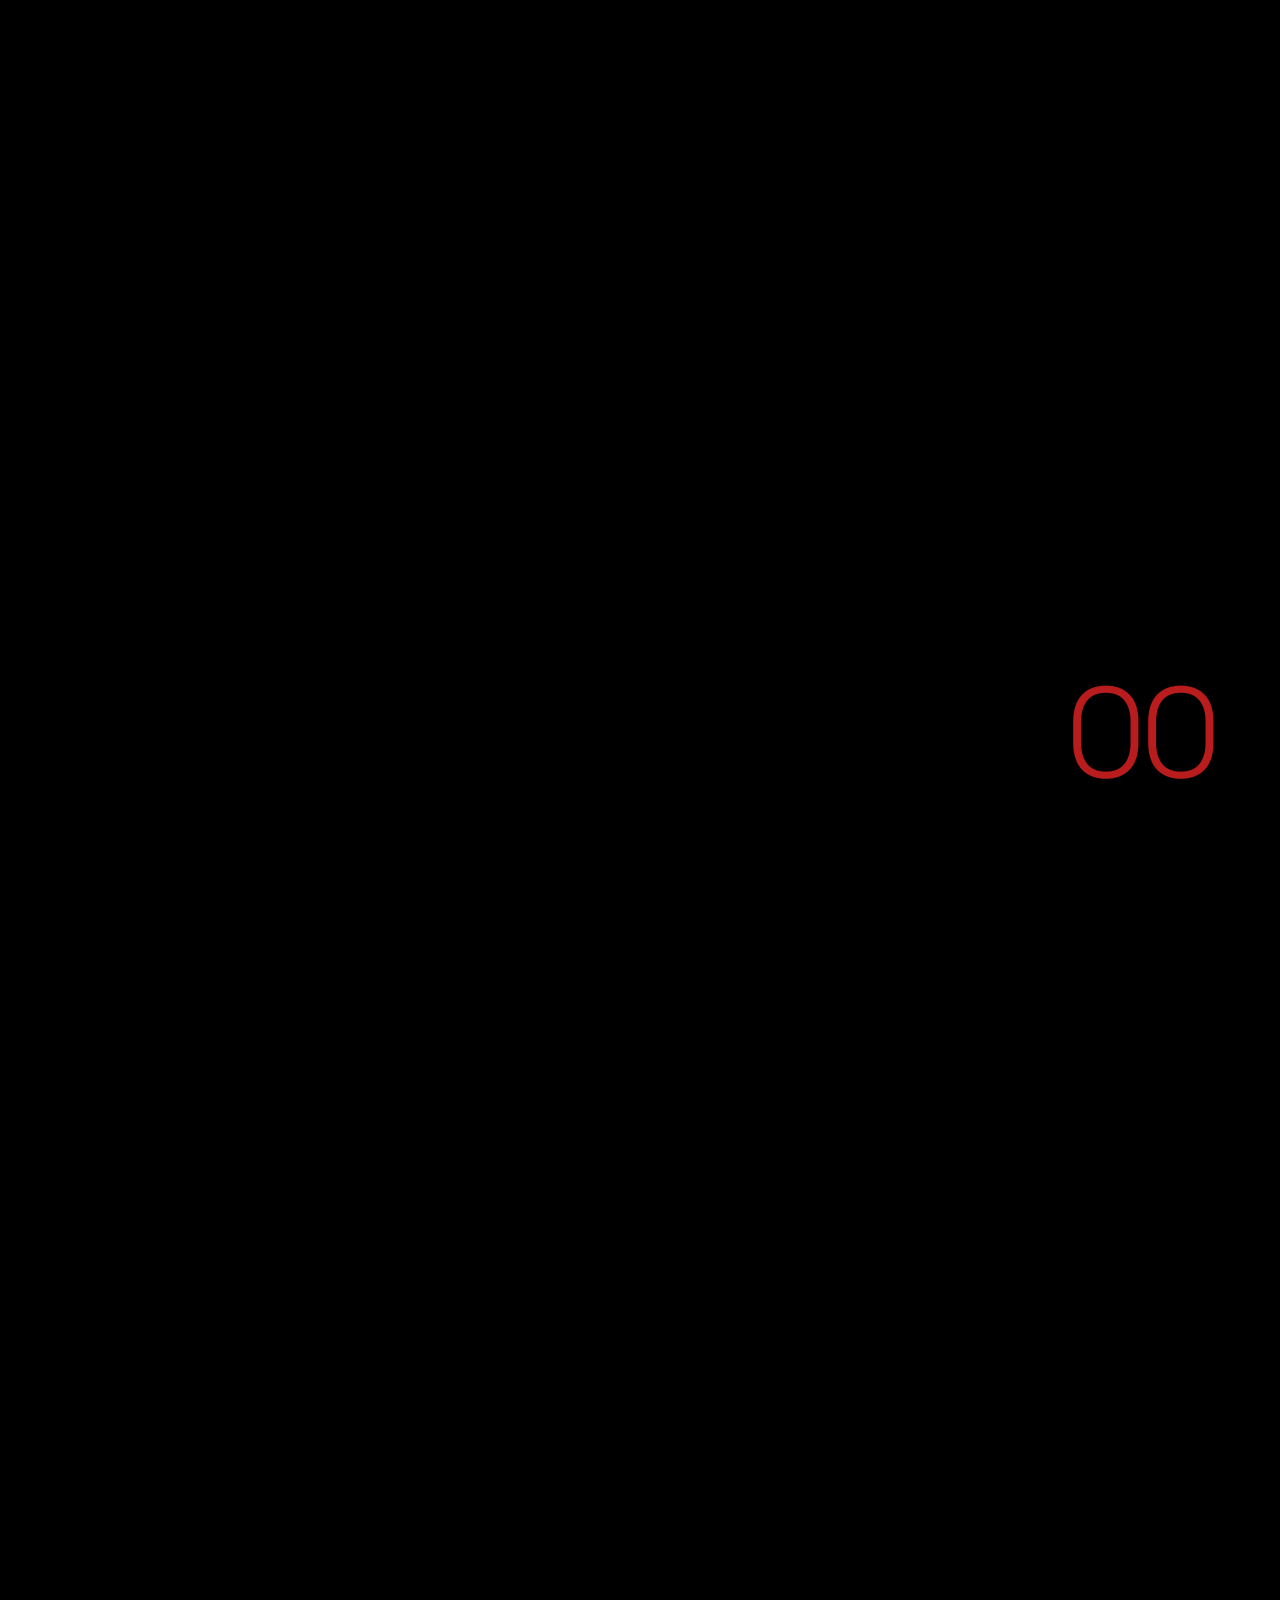
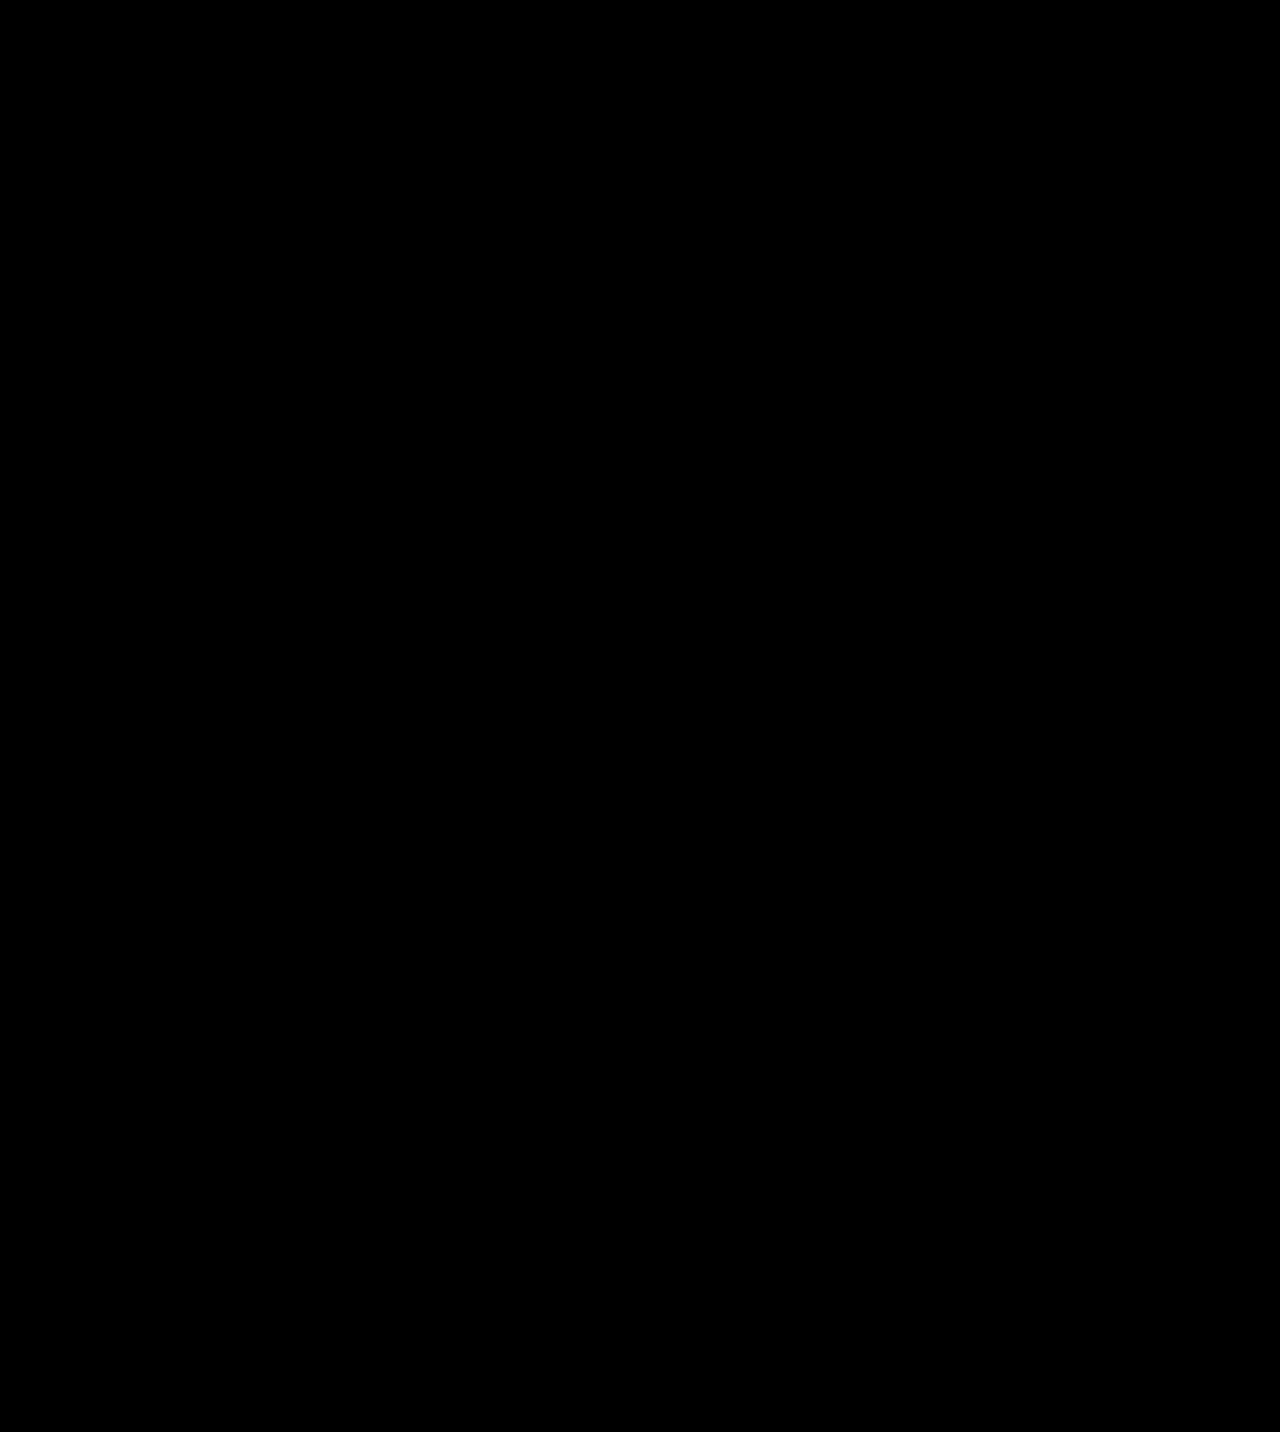
==== commit 69bf63a1: "Phase 5: The Final 15 Experimental Web API Features (Telemetry, Offline Cache, Magnetics, DOM Consol" ====
--- a/index.html
+++ b/index.html
@@ -148,6 +148,11 @@
     </main>
 
     <script src="assets/js/main.js"></script>
+    <!-- Feature 4, 6, 9: Telemetry & Consoles -->
+    <div id="coord-tracker">X: 0000 | Y: 0000</div>
+    <div id="dom-console">&gt; SYSTEM READY.</div>
+    <div class="telemetry" id="telemetry">NET: CALC | PWR: CALC</div>
 </body>
 </html>
 
+
--- a/assets/css/style.css
+++ b/assets/css/style.css
@@ -270,3 +270,161 @@
   .grid-2 { gap: 4rem; }
   .marquee-content span { font-size: 1rem; }
 }
+
+/* --- PHASE 5 FEATURES --- */
+
+/* 12. High-Contrast Selection Engine */
+::selection {
+  background-color: #ffffff !important;
+  color: #000000 !important;
+  text-shadow: none !important;
+}
+
+/* 15. Secret "Red Alert" Theme */
+body.red-alert-theme {
+  --bg-color: #b91c1c;
+  --text-primary: #000000;
+  --text-secondary: rgba(0,0,0,0.7);
+  --accent-color: #000000;
+}
+body.red-alert-theme .mouse-glow { display: none; }
+body.red-alert-theme .cursor-dot { background-color: #000; }
+
+/* 11. Offline Mode UI */
+body.offline-mode {
+  filter: grayscale(100%) contrast(1.2);
+}
+
+/* 13. Page Slice "Curtain" Transition */
+.curtain {
+  position: fixed;
+  top: 0; left: 0;
+  width: 100vw; height: 100vh;
+  pointer-events: none;
+  z-index: 1000000;
+  display: flex;
+  flex-direction: column;
+}
+.curtain-slice {
+  width: 100%;
+  height: 33.333vh;
+  background-color: #050505;
+  transform: translateX(100%);
+  transition: transform 0.6s cubic-bezier(0.77, 0, 0.175, 1);
+}
+body.curtain-active .curtain-slice { transform: translateX(0); }
+body.curtain-active .curtain-slice:nth-child(2) { transition-delay: 0.1s; }
+body.curtain-active .curtain-slice:nth-child(3) { transition-delay: 0.2s; }
+
+/* 14. Staggered RGB Glitch */
+.rgb-glitch {
+  animation: rgbGlitch 0.3s cubic-bezier(0.25, 46.1, 0.2, -44.6);
+}
+@keyframes rgbGlitch {
+  0% { text-shadow: 2px 0 red, -2px 0 blue; transform: translate(0); }
+  20% { text-shadow: -2px 0 red, 2px 0 blue; transform: translate(-2px, 1px); }
+  40% { text-shadow: 2px 0 red, -2px 0 blue; transform: translate(2px, -1px); }
+  60% { text-shadow: -2px 0 red, 2px 0 blue; transform: translate(-2px, 2px); }
+  80% { text-shadow: 2px 0 red, -2px 0 blue; transform: translate(2px, -2px); }
+  100% { text-shadow: none; transform: translate(0); }
+}
+
+/* 4. Live X,Y Coordinate Tracker */
+#coord-tracker {
+  position: fixed;
+  bottom: 15px; left: 15px;
+  font-family: var(--font-mono);
+  font-size: 0.65rem;
+  color: var(--text-secondary);
+  opacity: 0.3;
+  z-index: 9999;
+  pointer-events: none;
+  letter-spacing: 0.05em;
+}
+
+/* 6. DOM Terminal Status Bar */
+#dom-console {
+  position: fixed;
+  bottom: 0; left: 0; width: 100vw; height: 16px;
+  background-color: #050505;
+  color: #00ff00;
+  font-family: var(--font-mono);
+  font-size: 0.55rem;
+  line-height: 16px;
+  padding: 0 15px;
+  box-sizing: border-box;
+  z-index: 9999;
+  opacity: 0.6;
+  text-transform: uppercase;
+  white-space: nowrap;
+  overflow: hidden;
+  text-overflow: ellipsis;
+  border-top: 1px solid rgba(255,255,255,0.05);
+}
+
+/* 9. Device Telemetry */
+.telemetry {
+  position: fixed;
+  bottom: 25px; right: 15px;
+  font-family: var(--font-mono);
+  font-size: 0.65rem;
+  color: var(--text-secondary);
+  opacity: 0.3;
+  z-index: 9999;
+  text-transform: uppercase;
+  letter-spacing: 0.05em;
+  text-align: right;
+  pointer-events: none;
+}
+
+/* 1. Cursor Reading Progress Ring */
+.cursor-ring {
+  position: fixed;
+  top: 0; left: 0;
+  width: 40px; height: 40px;
+  pointer-events: none;
+  z-index: 19999;
+  transform: translate(-50%, -50%);
+  transition: opacity 0.3s ease;
+}
+.cursor-ring circle {
+  fill: none;
+  stroke: var(--accent-color);
+  stroke-width: 1.5;
+  stroke-dasharray: 100;
+  stroke-dashoffset: 100;
+  transition: stroke-dashoffset 0.1s linear;
+}
+body.page-transitioning .cursor-ring,
+body.curtain-active .cursor-ring { opacity: 0; }
+
+/* 7. Hold-to-Copy Email Interaction */
+.hold-to-copy {
+  position: relative;
+  overflow: hidden;
+  user-select: none;
+}
+.hold-progress {
+  position: absolute;
+  top: 0; left: 0; height: 100%; width: 0%;
+  background-color: rgba(185,28,28,0.2);
+  z-index: -1;
+  pointer-events: none;
+}
+.hold-to-copy.copied {
+  color: #00ff00 !important;
+}
+
+/* 5. Interactive Pseudo-Code Swap */
+.pseudo-code-text {
+  font-family: var(--font-mono);
+  font-size: 0.8rem;
+  color: var(--accent-color);
+  white-space: pre-wrap;
+}
+
+/* Scroll Velocity Element Skewing target */
+.skew-target {
+  transition: transform 0.1s linear;
+  will-change: transform;
+}
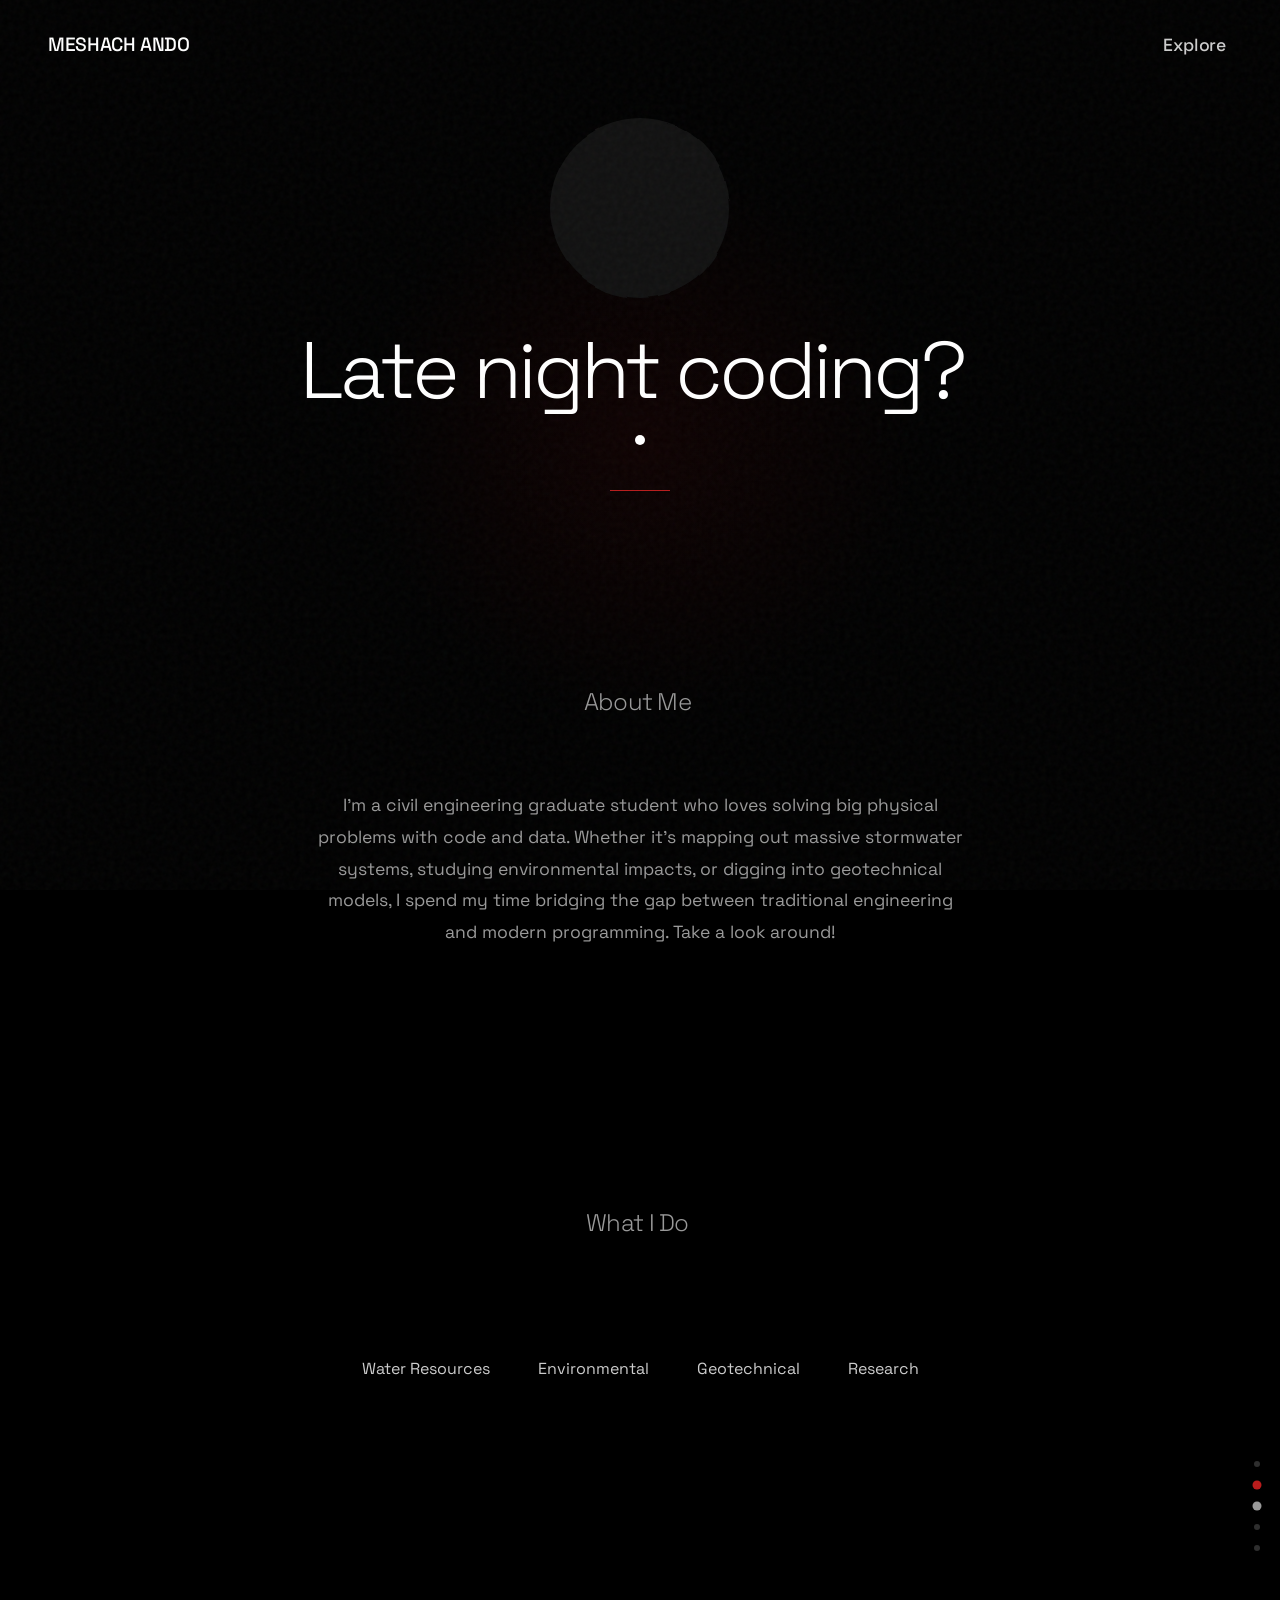
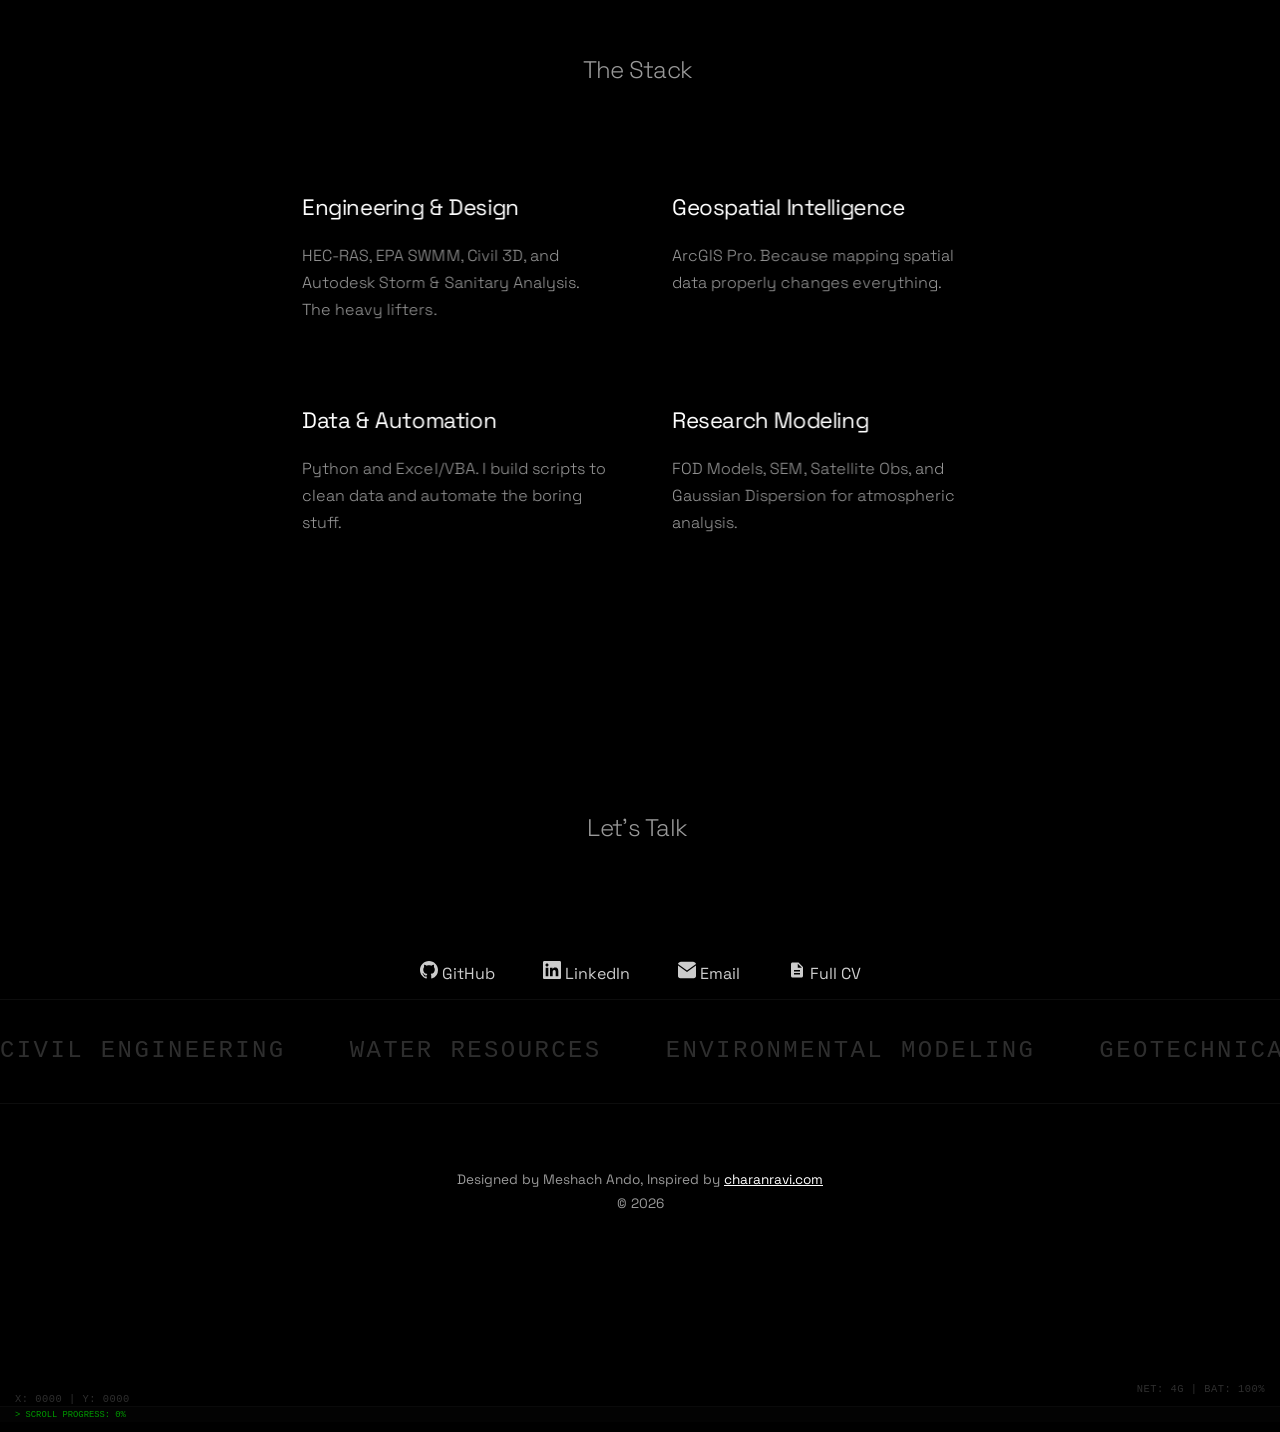
==== commit 7012d3de: "Phase 7 UX Polish: Fixed cursor z-index bug, renamed Menu to Explore, increased blur overlay, remove" ====
--- a/index.html
+++ b/index.html
@@ -32,7 +32,7 @@
 
     <nav class="top-nav">
         <a href="/" class="brand-name" data-value="MESHACH ANDO">MESHACH ANDO</a>
-        <button class="menu-toggle magnetic">Menu</button>
+        <button class="menu-toggle magnetic">Explore</button>
     </nav>
 
     <div class="menu-overlay">
@@ -46,9 +46,7 @@
         </div>
     </div>
 
-    <a href="#" class="back-to-top magnetic">
-        <svg viewBox="0 0 24 24"><path d="M12 4l-8 8h6v8h4v-8h6z"/></svg>
-    </a>
+    <div class="toc-sidebar"></div>
 
     <main class="home-container">
         <img src="assets/images/profile.jpg" alt="Meshach Ando" class="profile-pic reveal" onerror="this.src='data:image/svg+xml;utf8,<svg xmlns=\'http://www.w3.org/2000/svg\' width=\'150\' height=\'150\'><rect width=\'150\' height=\'150\' fill=\'%23111\'/></svg>'">
--- a/assets/css/style.css
+++ b/assets/css/style.css
@@ -428,3 +428,158 @@
   transition: transform 0.1s linear;
   will-change: transform;
 }
+
+/* --- PHASE 6 FEATURES --- */
+
+/* 5. Wireframe Protocol */
+body.wireframe-mode * {
+  background: transparent !important;
+  color: #fff !important;
+  border: 1px solid rgba(255, 255, 255, 0.2) !important;
+  box-shadow: none !important;
+  text-shadow: none !important;
+}
+body.wireframe-mode {
+  background-color: #000 !important;
+}
+body.wireframe-mode img, body.wireframe-mode svg {
+  opacity: 0.1 !important;
+}
+
+/* 6. Scroll-Triggered Section Inversion */
+body.inverted-section {
+  --bg-color: #ffffff;
+  --text-primary: #000000;
+  --text-secondary: rgba(0,0,0,0.7);
+  --accent-color: #b91c1c;
+}
+body {
+  transition: background-color 0.8s ease, color 0.8s ease;
+}
+
+/* 7. Magnetic Grid Dot */
+#grid-dot {
+  position: fixed;
+  top: 0; left: 0;
+  width: 4px; height: 4px;
+  background-color: #fff;
+  border-radius: 50%;
+  pointer-events: none;
+  z-index: 9998;
+  opacity: 0.2;
+  transition: transform 0.1s linear;
+}
+
+/* 8. Energy Build-Up Hover */
+.btn.energy-hover {
+  transition: letter-spacing 3s cubic-bezier(0.25, 1, 0.5, 1), filter 3s ease, text-shadow 3s ease;
+}
+.btn.energy-hover.building {
+  letter-spacing: 0.3em;
+  filter: blur(1px);
+  text-shadow: 0 0 10px rgba(185, 28, 28, 0.8);
+}
+
+/* 9. Idle Screensaver Geometry */
+#idle-screensaver {
+  position: fixed;
+  top: 0; left: 0;
+  width: 100vw; height: 100vh;
+  background-color: rgba(0,0,0,0.9);
+  z-index: 100000;
+  display: flex;
+  justify-content: center;
+  align-items: center;
+  opacity: 0;
+  pointer-events: none;
+  transition: opacity 1s ease;
+}
+#idle-screensaver.active {
+  opacity: 1;
+  pointer-events: all;
+}
+.wire-cube {
+  width: 100px; height: 100px;
+  border: 1px solid rgba(255,255,255,0.5);
+  animation: rotateCube 10s linear infinite;
+  transform-style: preserve-3d;
+}
+@keyframes rotateCube {
+  0% { transform: rotateX(0deg) rotateY(0deg); }
+  100% { transform: rotateX(360deg) rotateY(360deg); }
+}
+
+/* 10. Base64 Clipboard Encryption */
+.base64-text {
+  font-family: var(--font-mono);
+  font-size: 0.7rem;
+  word-break: break-all;
+}
+
+/* --- PHASE 7 UX POLISH --- */
+
+/* Enhanced Menu Overlay */
+.menu-overlay {
+    backdrop-filter: blur(40px) !important;
+    -webkit-backdrop-filter: blur(40px) !important;
+    background-color: rgba(0,0,0,0.7) !important;
+    display: flex !important;
+    justify-content: center !important;
+    align-items: center !important;
+}
+.menu-links {
+    margin-top: 0 !important;
+    padding-top: 0 !important;
+    display: flex;
+    flex-direction: column;
+    justify-content: center;
+    align-items: center;
+    height: 100vh;
+    text-align: center;
+}
+.menu-links a {
+    font-size: 3.5rem !important;
+    margin-bottom: 2rem !important;
+    text-align: center;
+    width: 100%;
+}
+
+/* Minimalist ToC Sidebar */
+.toc-sidebar {
+    position: fixed;
+    right: 20px;
+    top: 50%;
+    transform: translateY(-50%);
+    display: flex;
+    flex-direction: column;
+    gap: 15px;
+    z-index: 999;
+}
+.toc-dot {
+    width: 6px;
+    height: 6px;
+    background-color: var(--text-secondary);
+    border-radius: 50%;
+    opacity: 0.3;
+    transition: all 0.3s ease;
+    cursor: pointer;
+}
+.toc-dot.active {
+    opacity: 1;
+    transform: scale(1.5);
+    background-color: var(--accent-color);
+}
+.toc-dot:hover {
+    opacity: 0.8;
+    transform: scale(1.5);
+}
+
+/* Fix Cursor Disappearance */
+.cursor-ring, .cursor-dot {
+    mix-blend-mode: normal !important;
+    z-index: 2147483647 !important;
+}
+body.page-transitioning .cursor-ring,
+body.curtain-active .cursor-ring {
+    opacity: 1 !important; /* Force visible */
+}
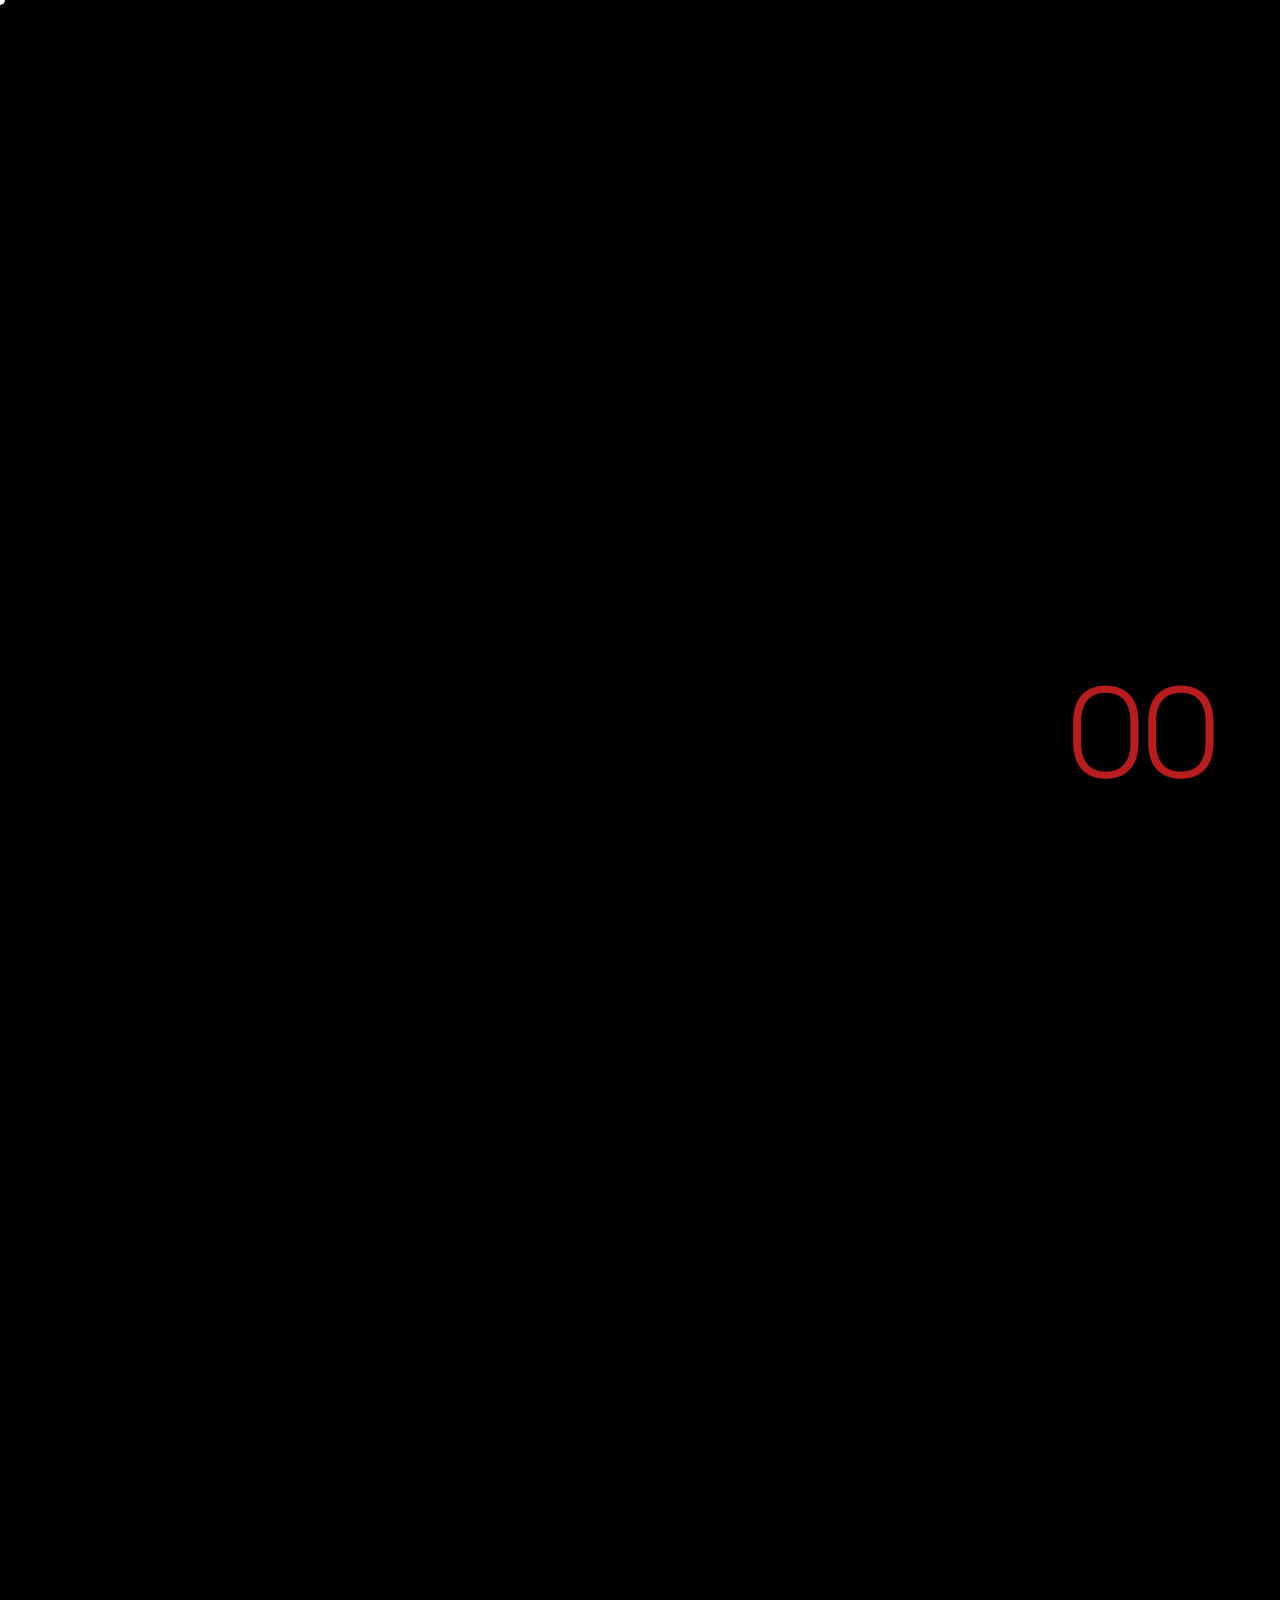
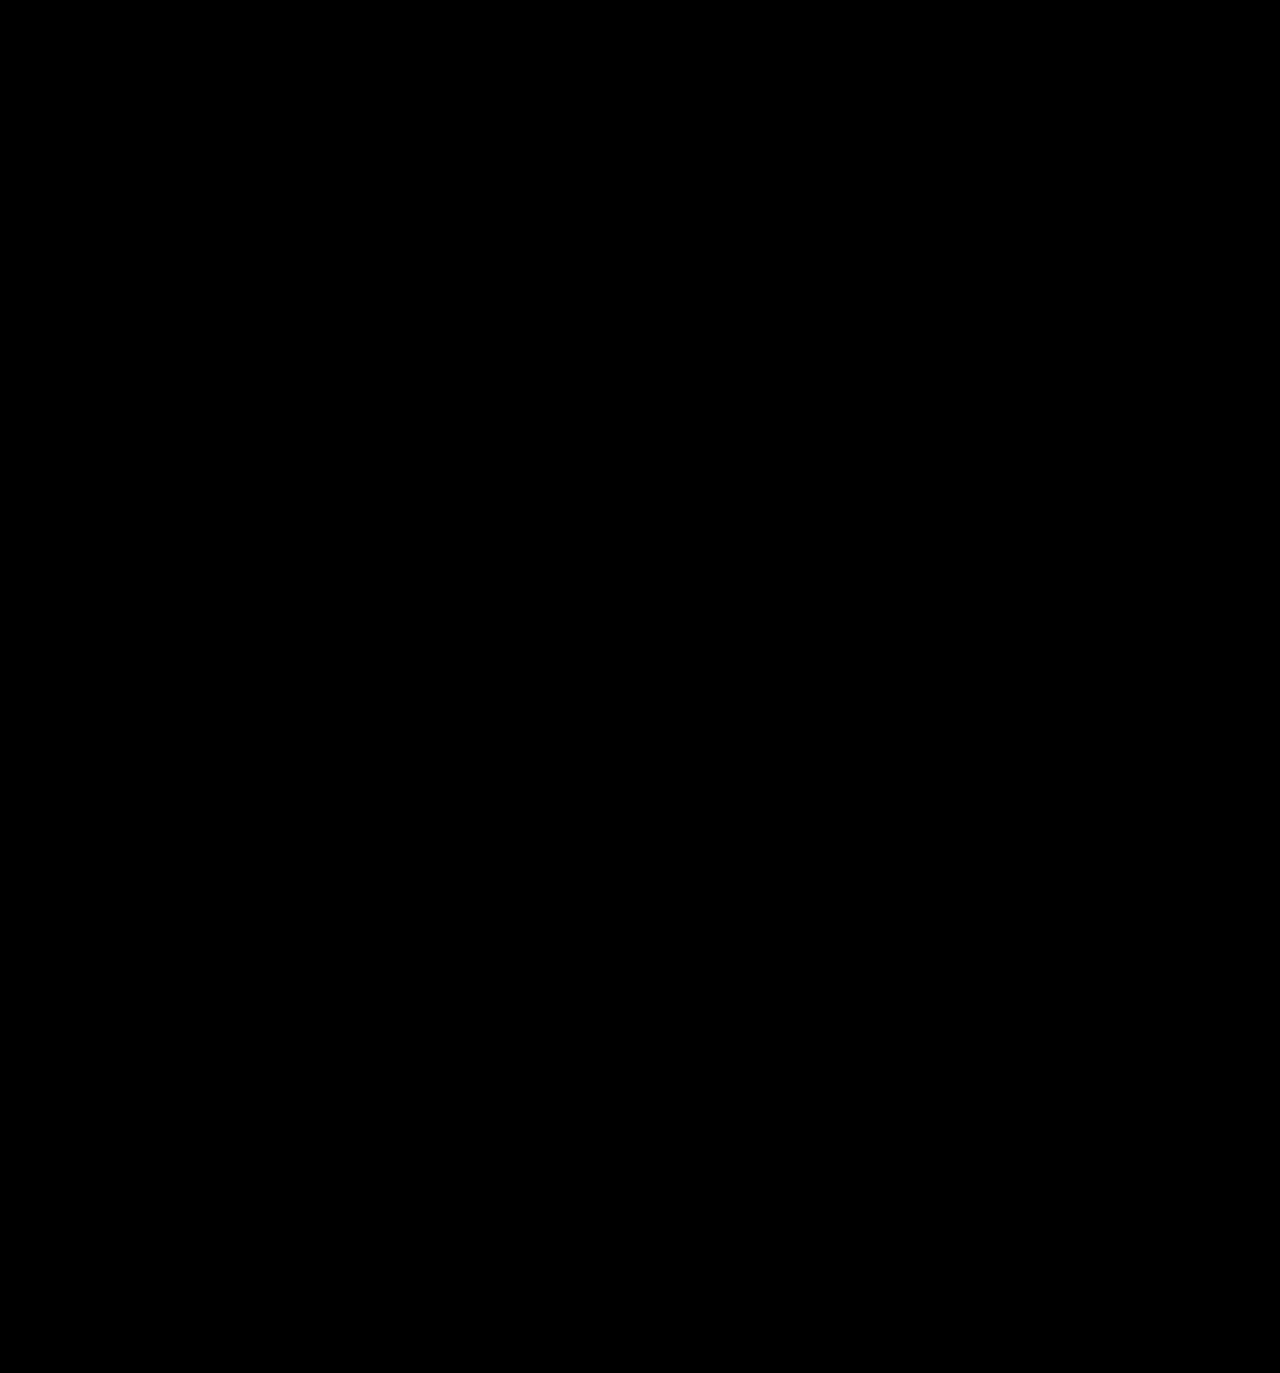
==== commit 321f0849: "Phase 8: Human-direct copy rewrite, purged experimental features, injected real news, and fixed Menu" ====
--- a/index.html
+++ b/index.html
@@ -59,7 +59,7 @@
         <section id="about" class="section reveal">
             <h2 class="section-title split-text">About Me</h2>
             <p style="font-size: 1.1rem; max-width: 650px; margin: 0 auto; line-height: 1.8; color: var(--text-secondary);">
-                I'm a civil engineering graduate student who loves solving big physical problems with code and data. Whether it's mapping out massive stormwater systems, studying environmental impacts, or digging into geotechnical models, I spend my time bridging the gap between traditional engineering and modern programming. Take a look around!
+                Civil engineering graduate student with experience modeling engineering infrastructure and conducting big data analysis. Specializing in stormwater systems, environmental impacts, and geotechnical models. Bridging traditional engineering principles with modern computational analysis.
             </p>
         </section>
 
@@ -80,19 +80,19 @@
             <div class="stack-grid-creative" style="margin-top: 2rem; text-align: left;">
                 <div class="stack-item">
                     <h3>Engineering & Design</h3>
-                    <p>HEC-RAS, EPA SWMM, Civil 3D, and Autodesk Storm & Sanitary Analysis. The heavy lifters.</p>
+                    <p>HEC-RAS, EPA SWMM, Civil 3D, and Autodesk Storm & Sanitary Analysis.</p>
                 </div>
                 <div class="stack-item">
                     <h3>Geospatial Intelligence</h3>
-                    <p>ArcGIS Pro. Because mapping spatial data properly changes everything.</p>
+                    <p>ArcGIS Pro. Spatial data mapping and analysis.</p>
                 </div>
                 <div class="stack-item">
                     <h3>Data & Automation</h3>
-                    <p>Python and Excel/VBA. I build scripts to clean data and automate the boring stuff.</p>
+                    <p>Python, Excel/VBA. Data processing and workflow automation.</p>
                 </div>
                 <div class="stack-item">
                     <h3>Research Modeling</h3>
-                    <p>FOD Models, SEM, Satellite Obs, and Gaussian Dispersion for atmospheric analysis.</p>
+                    <p>FOD Models, SEM, Satellite Observations, and Gaussian Dispersion for atmospheric analysis.</p>
                 </div>
             </div>
         </section>
@@ -147,7 +147,6 @@
 
     <script src="assets/js/main.js"></script>
     <!-- Feature 4, 6, 9: Telemetry & Consoles -->
-    <div id="coord-tracker">X: 0000 | Y: 0000</div>
     <div id="dom-console">&gt; SYSTEM READY.</div>
     <div class="telemetry" id="telemetry">NET: CALC | PWR: CALC</div>
 </body>
--- a/assets/css/style.css
+++ b/assets/css/style.css
@@ -583,3 +583,43 @@
 body.curtain-active .cursor-ring {
     opacity: 1 !important; /* Force visible */
 }
+
+/* --- PHASE 8 UI FIXES --- */
+
+/* Fix Menu Overlay completely to ensure full screen */
+.menu-overlay {
+    position: fixed !important;
+    top: 0 !important; left: 0 !important;
+    width: 100vw !important; height: 100vh !important;
+    transform: none !important;
+}
+
+/* Resume/PDF Button Styling */
+.btn.resume-btn {
+    display: inline-flex;
+    align-items: center;
+    gap: 10px;
+    padding: 10px 20px;
+    background-color: var(--accent-color);
+    color: var(--bg-color);
+    border: none;
+    font-weight: 600;
+    font-family: var(--font-sans);
+    letter-spacing: 0.05em;
+    text-transform: uppercase;
+    transition: all 0.3s ease;
+    border-radius: 4px;
+}
+.btn.resume-btn:hover {
+    background-color: #fff;
+    color: #000;
+    transform: translateY(-2px);
+}
+.btn.resume-btn svg {
+    width: 24px; height: 24px; fill: currentColor;
+}
+
+/* Hide annoying things */
+.cursor-ring, #coord-tracker {
+    display: none !important;
+}
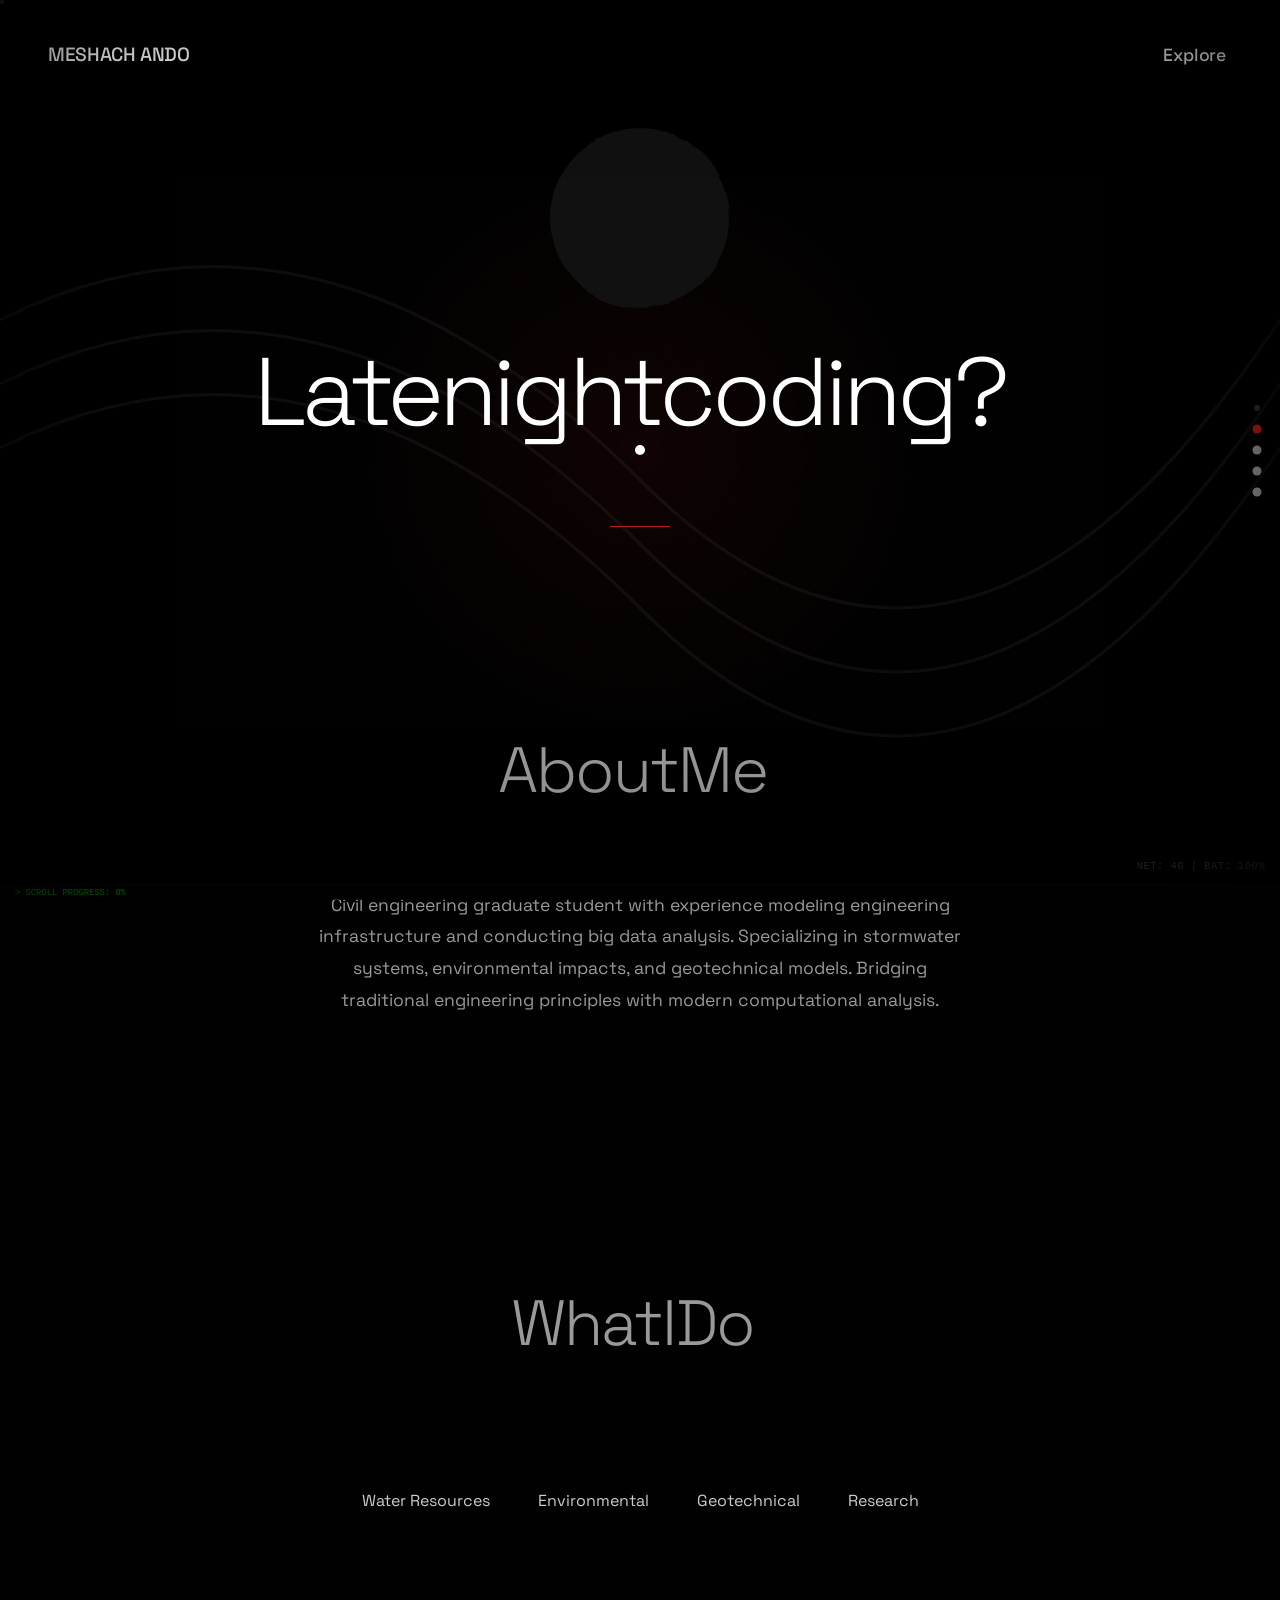
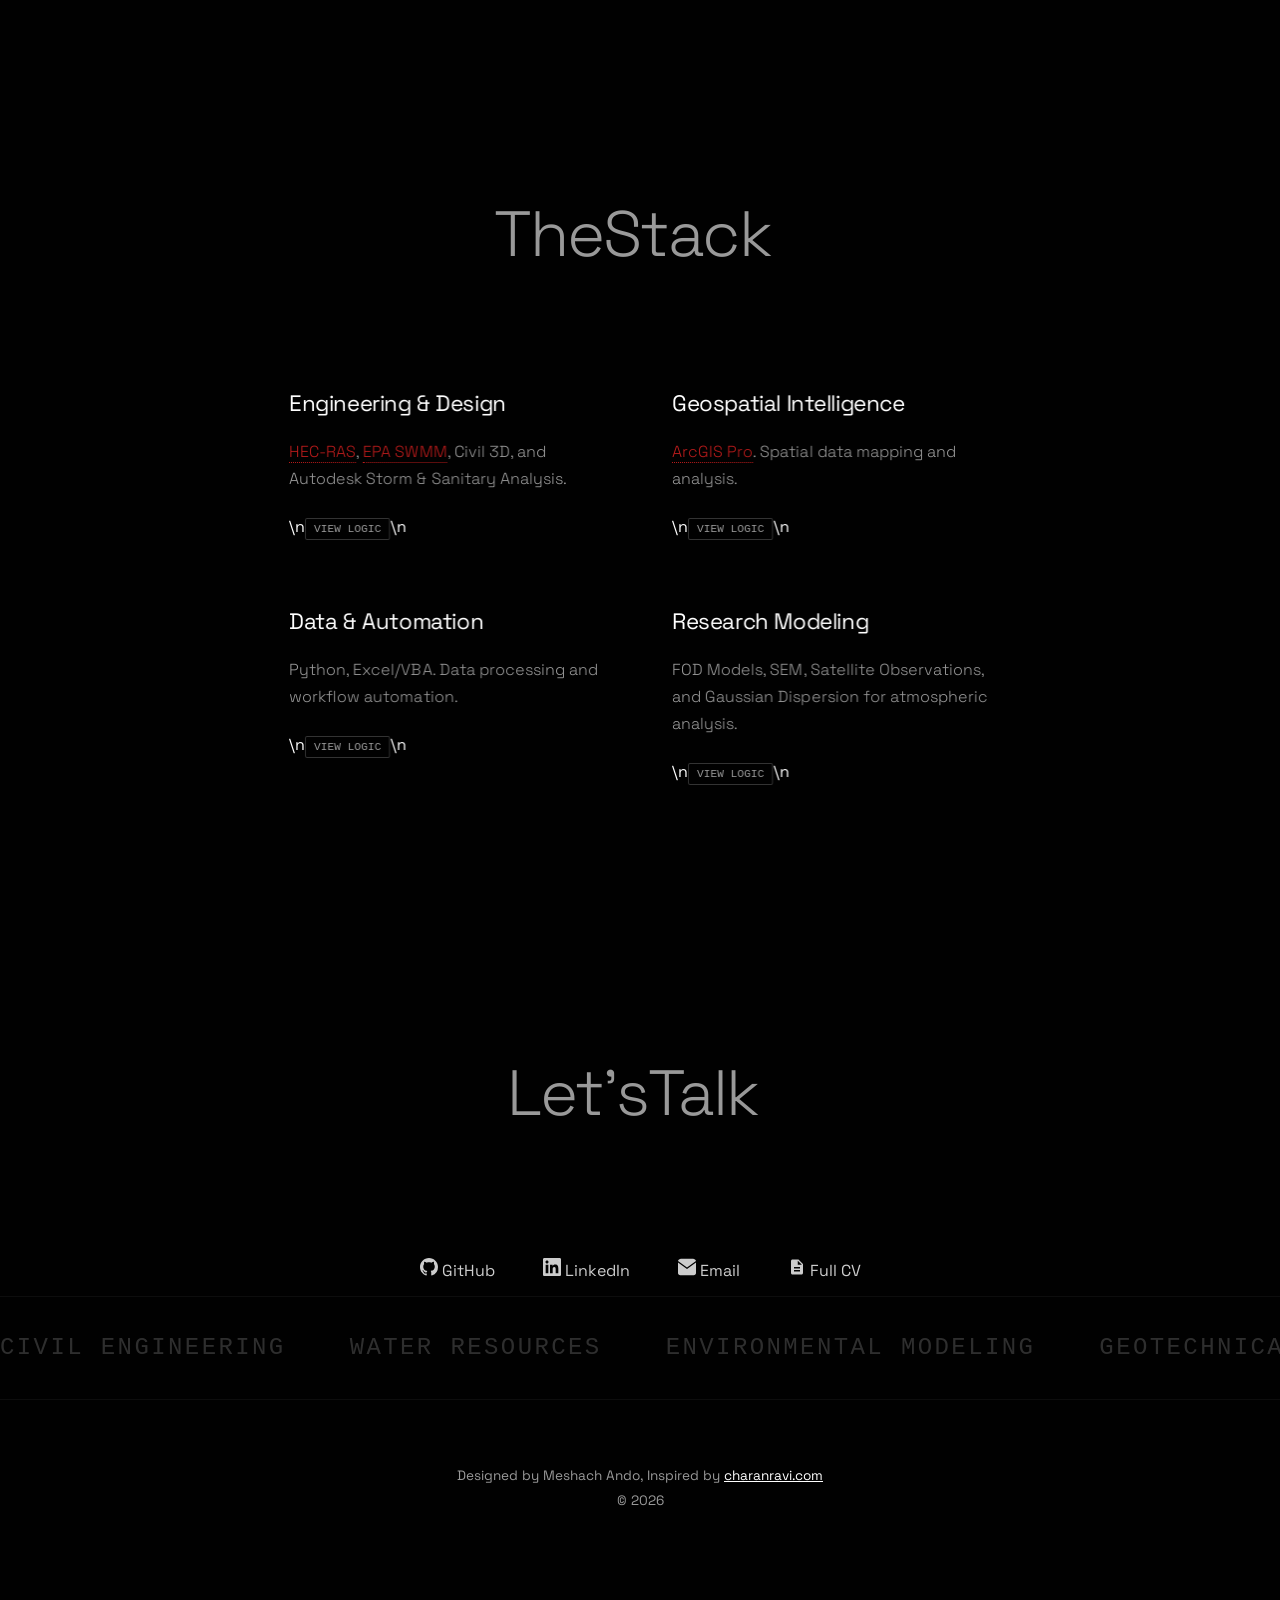
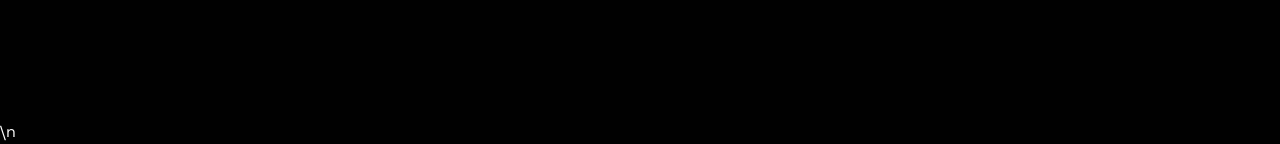
==== commit 6f929642: "Phase 9: Integrated the Final 15 State-of-the-Art Aesthetic Features" ====
--- a/index.html
+++ b/index.html
@@ -80,20 +80,20 @@
             <div class="stack-grid-creative" style="margin-top: 2rem; text-align: left;">
                 <div class="stack-item">
                     <h3>Engineering & Design</h3>
-                    <p>HEC-RAS, EPA SWMM, Civil 3D, and Autodesk Storm & Sanitary Analysis.</p>
-                </div>
+                    <p><span class="eng-tooltip" data-tooltip="Hydrologic Engineering Center's River Analysis System">HEC-RAS</span>, <span class="eng-tooltip" data-tooltip="Storm Water Management Model">EPA SWMM</span>, Civil 3D, and Autodesk Storm & Sanitary Analysis.</p>
+                \n<button class="logic-toggle-btn">View Logic</button>\n<pre class="logic-snippet"><code>def compute_model(data):\n    return optimize_structure(data)\n# Pure mathematical execution.</code></pre></div>
                 <div class="stack-item">
                     <h3>Geospatial Intelligence</h3>
-                    <p>ArcGIS Pro. Spatial data mapping and analysis.</p>
-                </div>
+                    <p><span class="eng-tooltip" data-tooltip="Advanced Geographic Information System">ArcGIS Pro</span>. Spatial data mapping and analysis.</p>
+                \n<button class="logic-toggle-btn">View Logic</button>\n<pre class="logic-snippet"><code>def compute_model(data):\n    return optimize_structure(data)\n# Pure mathematical execution.</code></pre></div>
                 <div class="stack-item">
                     <h3>Data & Automation</h3>
                     <p>Python, Excel/VBA. Data processing and workflow automation.</p>
-                </div>
+                \n<button class="logic-toggle-btn">View Logic</button>\n<pre class="logic-snippet"><code>def compute_model(data):\n    return optimize_structure(data)\n# Pure mathematical execution.</code></pre></div>
                 <div class="stack-item">
                     <h3>Research Modeling</h3>
                     <p>FOD Models, SEM, Satellite Observations, and Gaussian Dispersion for atmospheric analysis.</p>
-                </div>
+                \n<button class="logic-toggle-btn">View Logic</button>\n<pre class="logic-snippet"><code>def compute_model(data):\n    return optimize_structure(data)\n# Pure mathematical execution.</code></pre></div>
             </div>
         </section>
 
@@ -149,7 +149,21 @@
     <!-- Feature 4, 6, 9: Telemetry & Consoles -->
     <div id="dom-console">&gt; SYSTEM READY.</div>
     <div class="telemetry" id="telemetry">NET: CALC | PWR: CALC</div>
-</body>
+
+    <!-- Feature 8: Command-K Modal -->
+    <div id="cmd-k-modal">
+        <input type="text" id="cmd-k-input" placeholder="Type a command or search... (Esc to close)">
+        <div class="cmd-k-results">
+            <a href="/" class="cmd-k-result"><span>Home</span> <span>&#8629;</span></a>
+            <a href="/water-resources/" class="cmd-k-result"><span>Water Resources</span> <span>&#8629;</span></a>
+            <a href="/environmental/" class="cmd-k-result"><span>Environmental Modeling</span> <span>&#8629;</span></a>
+            <a href="/geotech/" class="cmd-k-result"><span>Geotechnical</span> <span>&#8629;</span></a>
+            <a href="/research/" class="cmd-k-result"><span>Academic Research</span> <span>&#8629;</span></a>
+            <a href="/news/" class="cmd-k-result"><span>News & Milestones</span> <span>&#8629;</span></a>
+        </div>
+    </div>
+    <div class="vignette-overlay"></div>
+\n</body>
 </html>
 
 
--- a/assets/css/style.css
+++ b/assets/css/style.css
@@ -623,3 +623,118 @@
 .cursor-ring, #coord-tracker {
     display: none !important;
 }
+
+/* --- PHASE 9 AESTHETICS --- */
+
+/* 1. Fluid Typography */
+html { font-size: 16px; }
+h1.split-text { font-size: clamp(3rem, 8vw, 6rem) !important; letter-spacing: -0.05em; line-height: 1.1; }
+h2.section-title { font-size: clamp(2rem, 5vw, 4rem) !important; letter-spacing: -0.03em; }
+
+/* 2. Cinematic Vignette Mask */
+.vignette-overlay {
+    position: fixed; inset: 0; pointer-events: none; z-index: 9999;
+    box-shadow: inset 0 0 150px rgba(0,0,0,0.9);
+}
+
+/* 4 & 5. AutoCAD Grid + Topographic Contours */
+body::after {
+    content: ""; position: fixed; inset: 0; z-index: -2; pointer-events: none; opacity: 0.15;
+    background-image: 
+        linear-gradient(rgba(255, 255, 255, 0.05) 1px, transparent 1px),
+        linear-gradient(90deg, rgba(255, 255, 255, 0.05) 1px, transparent 1px);
+    background-size: 40px 40px;
+}
+body::before {
+    content: ""; position: fixed; inset: 0; z-index: -3; pointer-events: none; opacity: 0.05;
+    /* Faint topo map SVG inline */
+    background-image: url("data:image/svg+xml,%3Csvg xmlns='http://www.w3.org/2000/svg' width='400' height='400'%3E%3Cpath d='M0 100 Q 100 50, 200 150 T 400 100' fill='none' stroke='white' stroke-width='1'/%3E%3Cpath d='M0 120 Q 100 70, 200 170 T 400 120' fill='none' stroke='white' stroke-width='1'/%3E%3Cpath d='M0 140 Q 100 90, 200 190 T 400 140' fill='none' stroke='white' stroke-width='1'/%3E%3C/svg%3E");
+    background-size: cover;
+}
+
+/* 6. Scroll-Driven Image Masks (Applied via JS IntersectionObserver) */
+.project-card .project-title[data-image]::before {
+    content: ""; position: absolute; inset: 0; background: var(--bg-color);
+    transform-origin: top; transition: transform 0.8s cubic-bezier(0.77, 0, 0.175, 1); z-index: 2;
+}
+.project-card.reveal.active .project-title[data-image]::before {
+    transform: scaleY(0);
+}
+
+/* 7. Monochrome ASCII Pre-Loaders */
+.ascii-fallback {
+    position: relative; overflow: hidden; background: #050505; color: rgba(255,255,255,0.2);
+    font-family: var(--font-mono); font-size: 8px; line-height: 8px; white-space: pre;
+}
+
+/* 8. Command-K Search Modal */
+#cmd-k-modal {
+    position: fixed; inset: 0; background: rgba(0,0,0,0.8); backdrop-filter: blur(20px);
+    z-index: 10000; display: flex; flex-direction: column; align-items: center; padding-top: 15vh;
+    opacity: 0; pointer-events: none; transition: opacity 0.3s;
+}
+#cmd-k-modal.active { opacity: 1; pointer-events: all; }
+#cmd-k-input {
+    width: 60%; max-width: 600px; padding: 20px; font-size: 2rem; background: transparent;
+    border: none; border-bottom: 2px solid var(--accent-color); color: white; outline: none; font-family: var(--font-mono);
+}
+.cmd-k-results {
+    width: 60%; max-width: 600px; margin-top: 2rem; display: flex; flex-direction: column; gap: 10px;
+}
+.cmd-k-result {
+    padding: 15px; background: rgba(255,255,255,0.05); color: white; text-decoration: none; font-family: var(--font-sans);
+    display: flex; justify-content: space-between; border-left: 2px solid transparent; transition: all 0.2s;
+}
+.cmd-k-result:hover { border-left-color: var(--accent-color); background: rgba(255,255,255,0.1); }
+
+/* 9. Hardware Smooth Scrolling */
+html { scroll-behavior: smooth; }
+
+/* 10. Contextual Engineering Tooltips */
+.eng-tooltip {
+    position: relative; border-bottom: 1px dotted var(--accent-color); cursor: help; color: var(--accent-color);
+}
+.eng-tooltip::after {
+    content: attr(data-tooltip); position: absolute; bottom: 120%; left: 50%; transform: translateX(-50%);
+    background: rgba(10,10,10,0.9); border: 1px solid rgba(255,255,255,0.1); backdrop-filter: blur(10px);
+    padding: 8px 12px; border-radius: 4px; font-size: 0.8rem; font-family: var(--font-sans);
+    color: white; white-space: nowrap; opacity: 0; pointer-events: none; transition: all 0.2s; z-index: 100;
+}
+.eng-tooltip:hover::after { opacity: 1; bottom: 140%; }
+
+/* 12. Hover-Activated Blueprints */
+.project-card { transition: background 0.3s, border-color 0.3s; position: relative; overflow: hidden; }
+.project-card:hover {
+    background: rgba(10, 30, 80, 0.1); border-color: rgba(100, 150, 255, 0.3);
+}
+.project-card:hover::after {
+    content: ""; position: absolute; inset: 0; z-index: -1; opacity: 0.2; pointer-events: none;
+    background-image: linear-gradient(rgba(100, 150, 255, 0.5) 1px, transparent 1px), linear-gradient(90deg, rgba(100, 150, 255, 0.5) 1px, transparent 1px);
+    background-size: 20px 20px;
+}
+
+/* 13. Code Snippet Toggles */
+.logic-toggle-btn {
+    background: none; border: 1px solid rgba(255,255,255,0.2); color: var(--text-secondary);
+    padding: 4px 8px; font-size: 0.7rem; font-family: var(--font-mono); text-transform: uppercase;
+    cursor: pointer; transition: all 0.2s; margin-top: 10px; border-radius: 2px;
+}
+.logic-toggle-btn:hover { background: white; color: black; }
+pre.logic-snippet {
+    display: none; background: #111; padding: 15px; font-size: 0.85rem; color: #0f0;
+    overflow-x: auto; margin-top: 10px; border-left: 2px solid var(--accent-color); font-family: var(--font-mono);
+}
+.stack-item.show-logic p { display: none; }
+.stack-item.show-logic pre.logic-snippet { display: block; }
+
+/* 14. Kinetic Split-Flap Reveals */
+.split-flap-word {
+    display: inline-block; overflow: hidden; vertical-align: top;
+}
+.split-flap-word span {
+    display: inline-block; transform: translateY(110%); transition: transform 0.6s cubic-bezier(0.77, 0, 0.175, 1);
+}
+.reveal.active .split-flap-word span { transform: translateY(0); }
+
+/* 15. Magnetic Snap Typography (Applied via JS inline transform) */
+h1, h2 { transition: transform 0.1s ease-out; display: inline-block; }
